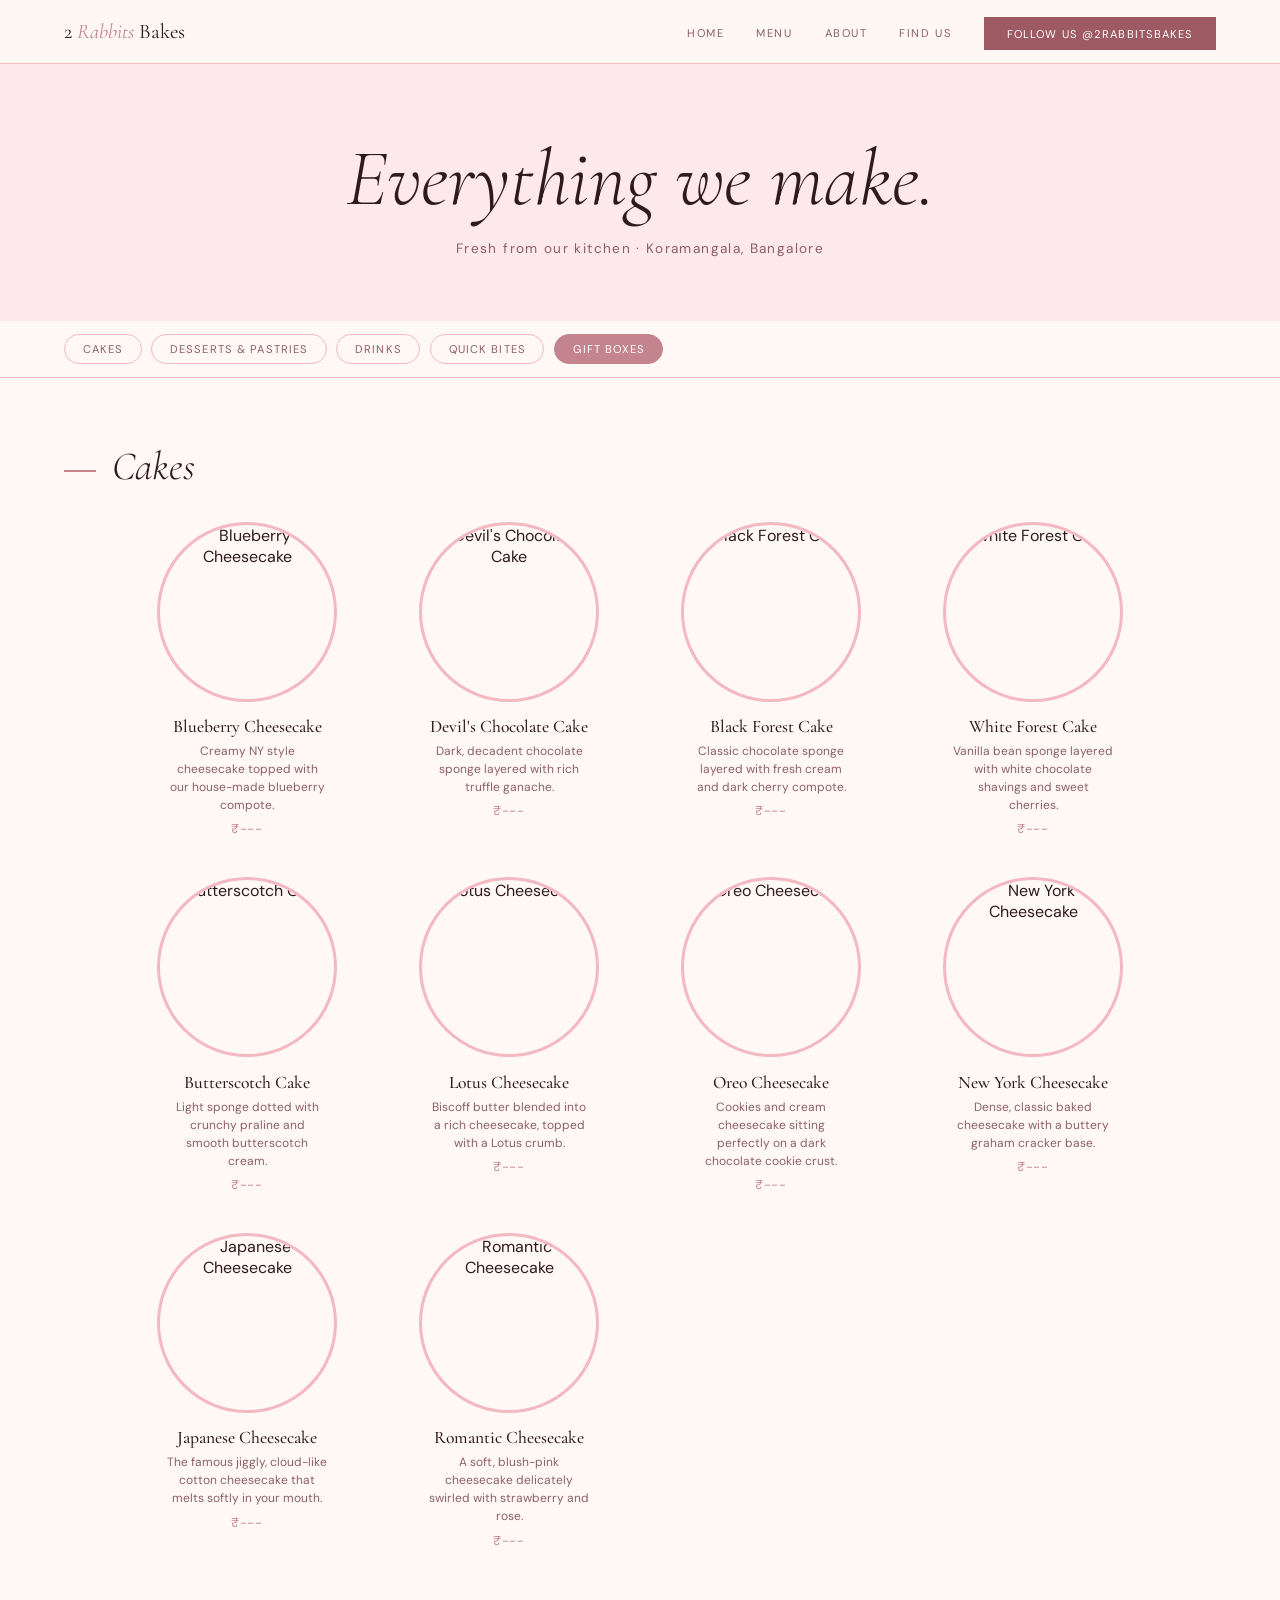
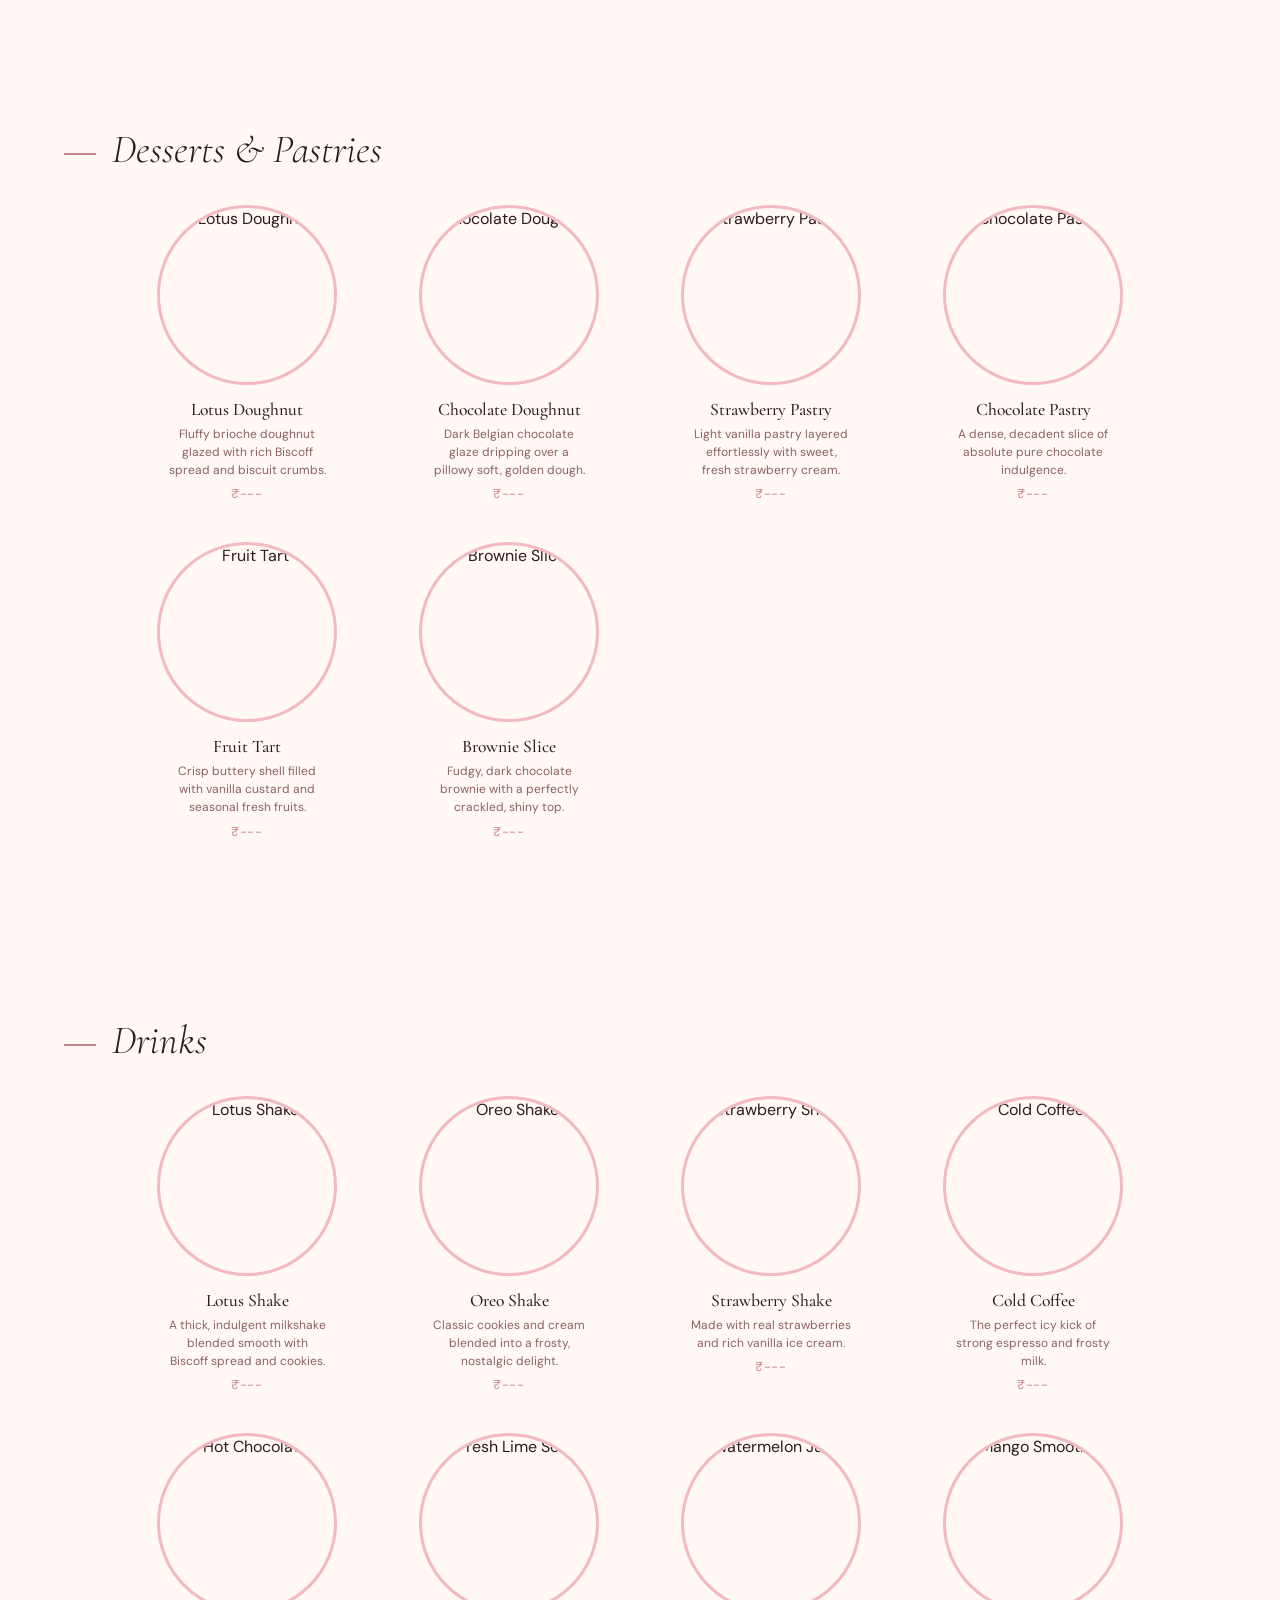
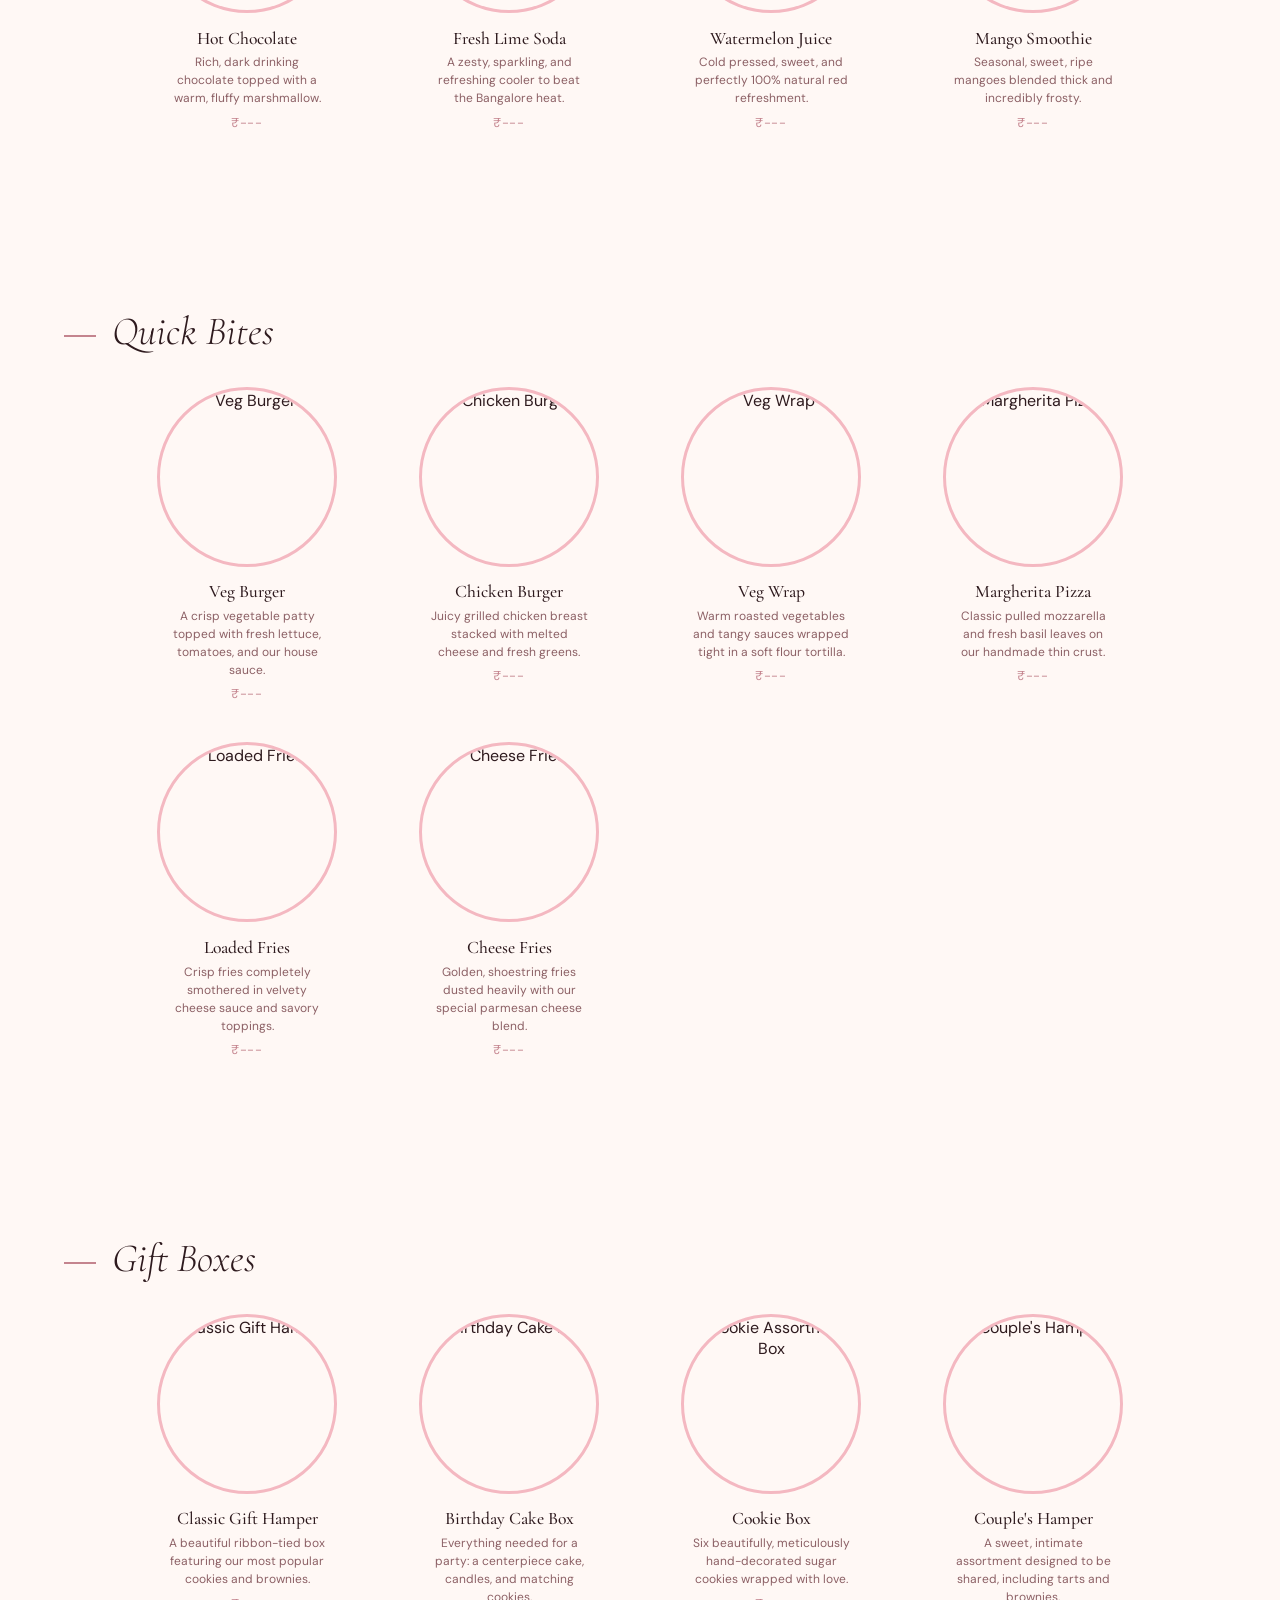
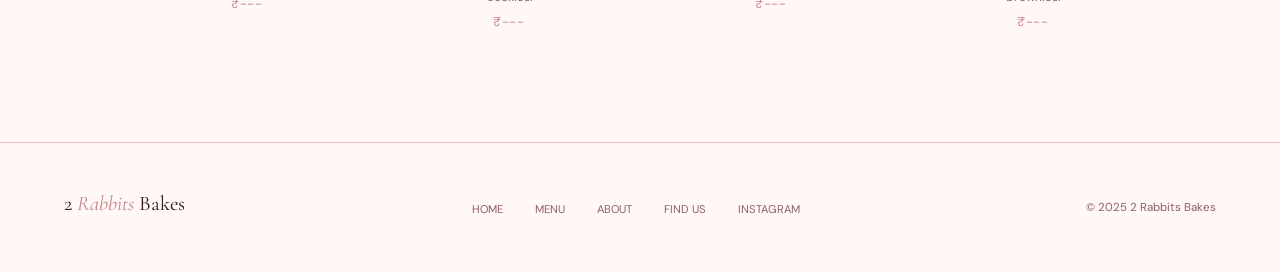
==== menu.html @ c3985819 "menu redesign" ====
<!DOCTYPE html>
<html lang="en">
<head>
  <meta charset="UTF-8" />
  <meta name="viewport" content="width=device-width, initial-scale=1.0" />
  <title>Menu - 2 Rabbits Bakes</title>
  <link href="https://fonts.googleapis.com/css2?family=Cormorant+Garamond:ital,wght@0,300;0,400;0,500;1,300&family=DM+Sans:wght@400;500&display=swap" rel="stylesheet" />
  <link rel="stylesheet" href="menu.css" />
</head>
<body>

  <!-- NAVBAR -->
  <nav id="navbar">
    <a href="index.html" class="nav-logo">2 <em>Rabbits</em> Bakes</a>
    <ul class="nav-links">
      <li><a href="index.html">Home</a></li>
      <li><a href="menu.html">Menu</a></li>
      <li><a href="index.html#about">About</a></li>
      <li><a href="index.html#find-us">Find Us</a></li>
      <li><a href="https://www.instagram.com" class="nav-cta" target="_blank">Follow us @2rabbitsbakes</a></li>
    </ul>
  </nav>

  <!-- PAGE HERO -->
  <header class="menu-hero">
    <h1 class="hero-title">Everything we make.</h1>
    <p class="hero-sub">Fresh from our kitchen · Koramangala, Bangalore</p>
  </header>

  <!-- STICKY CATEGORY TABS -->
  <nav class="sticky-tabs" aria-label="Menu Categories">
    <ul class="tab-list">
      <li><a href="#cakes" class="tab-pill active">Cakes</a></li>
      <li><a href="#desserts" class="tab-pill">Desserts & Pastries</a></li>
      <li><a href="#drinks" class="tab-pill">Drinks</a></li>
      <li><a href="#bites" class="tab-pill">Quick Bites</a></li>
      <li><a href="#gifts" class="tab-pill">Gift Boxes</a></li>
    </ul>
  </nav>

  <main class="menu-content">
    
    <!-- CATEGORY: CAKES -->
    <section id="cakes" class="menu-section">
      <h2 class="category-title">Cakes</h2>
      <div class="menu-grid">
        <article class="menu-item">
          <div class="circle-wrap">
            <img src="https://images.unsplash.com/photo-1533134242443-d4fd215305ad?w=400&h=400&fit=crop" alt="Blueberry Cheesecake">
          </div>
          <h3 class="item-name">Blueberry Cheesecake</h3>
          <p class="item-desc">Creamy NY style cheesecake topped with our house-made blueberry compote.</p>
          <span class="item-price">₹---</span>
        </article>

        <article class="menu-item">
          <div class="circle-wrap">
            <img src="https://images.unsplash.com/photo-1578985545062-69928b1d9587?w=400&h=400&fit=crop" alt="Devil's Chocolate Cake">
          </div>
          <h3 class="item-name">Devil's Chocolate Cake</h3>
          <p class="item-desc">Dark, decadent chocolate sponge layered with rich truffle ganache.</p>
          <span class="item-price">₹---</span>
        </article>

        <article class="menu-item">
          <div class="circle-wrap">
            <img src="https://images.unsplash.com/photo-1464349095431-e9a21285b5f3?w=400&h=400&fit=crop" alt="Black Forest Cake">
          </div>
          <h3 class="item-name">Black Forest Cake</h3>
          <p class="item-desc">Classic chocolate sponge layered with fresh cream and dark cherry compote.</p>
          <span class="item-price">₹---</span>
        </article>

        <article class="menu-item">
          <div class="circle-wrap">
            <img src="https://images.unsplash.com/photo-1519915028121-7d3463d20b13?w=400&h=400&fit=crop" alt="White Forest Cake">
          </div>
          <h3 class="item-name">White Forest Cake</h3>
          <p class="item-desc">Vanilla bean sponge layered with white chocolate shavings and sweet cherries.</p>
          <span class="item-price">₹---</span>
        </article>

        <article class="menu-item">
          <div class="circle-wrap">
            <img src="https://images.unsplash.com/photo-1621303837174-89787a7d4729?w=400&h=400&fit=crop" alt="Butterscotch Cake">
          </div>
          <h3 class="item-name">Butterscotch Cake</h3>
          <p class="item-desc">Light sponge dotted with crunchy praline and smooth butterscotch cream.</p>
          <span class="item-price">₹---</span>
        </article>

        <article class="menu-item">
          <div class="circle-wrap">
            <img src="https://images.unsplash.com/photo-1565958011703-44f9829ba187?w=400&h=400&fit=crop" alt="Lotus Cheesecake">
          </div>
          <h3 class="item-name">Lotus Cheesecake</h3>
          <p class="item-desc">Biscoff butter blended into a rich cheesecake, topped with a Lotus crumb.</p>
          <span class="item-price">₹---</span>
        </article>

        <article class="menu-item">
          <div class="circle-wrap">
            <img src="https://images.unsplash.com/photo-1571115177098-24ec42ed204d?w=400&h=400&fit=crop" alt="Oreo Cheesecake">
          </div>
          <h3 class="item-name">Oreo Cheesecake</h3>
          <p class="item-desc">Cookies and cream cheesecake sitting perfectly on a dark chocolate cookie crust.</p>
          <span class="item-price">₹---</span>
        </article>

        <article class="menu-item">
          <div class="circle-wrap">
            <img src="https://images.unsplash.com/photo-1524351199678-941a58a3df50?w=400&h=400&fit=crop" alt="New York Cheesecake">
          </div>
          <h3 class="item-name">New York Cheesecake</h3>
          <p class="item-desc">Dense, classic baked cheesecake with a buttery graham cracker base.</p>
          <span class="item-price">₹---</span>
        </article>

        <article class="menu-item">
          <div class="circle-wrap">
            <img src="https://images.unsplash.com/photo-1486427944299-d1955d23e34d?w=400&h=400&fit=crop" alt="Japanese Cheesecake">
          </div>
          <h3 class="item-name">Japanese Cheesecake</h3>
          <p class="item-desc">The famous jiggly, cloud-like cotton cheesecake that melts softly in your mouth.</p>
          <span class="item-price">₹---</span>
        </article>

        <article class="menu-item">
          <div class="circle-wrap">
            <img src="https://images.unsplash.com/photo-1488477181212-f594c6d17498?w=400&h=400&fit=crop" alt="Romantic Cheesecake">
          </div>
          <h3 class="item-name">Romantic Cheesecake</h3>
          <p class="item-desc">A soft, blush-pink cheesecake delicately swirled with strawberry and rose.</p>
          <span class="item-price">₹---</span>
        </article>
      </div>
    </section>

    <!-- CATEGORY: DESSERTS & PASTRIES -->
    <section id="desserts" class="menu-section">
      <h2 class="category-title">Desserts & Pastries</h2>
      <div class="menu-grid">
        <article class="menu-item">
          <div class="circle-wrap">
            <img src="https://images.unsplash.com/photo-1551024601-bec78aea704b?w=400&h=400&fit=crop" alt="Lotus Doughnut">
          </div>
          <h3 class="item-name">Lotus Doughnut</h3>
          <p class="item-desc">Fluffy brioche doughnut glazed with rich Biscoff spread and biscuit crumbs.</p>
          <span class="item-price">₹---</span>
        </article>

        <article class="menu-item">
          <div class="circle-wrap">
            <img src="https://images.unsplash.com/photo-1527904324834-3bda86da6771?w=400&h=400&fit=crop" alt="Chocolate Doughnut">
          </div>
          <h3 class="item-name">Chocolate Doughnut</h3>
          <p class="item-desc">Dark Belgian chocolate glaze dripping over a pillowy soft, golden dough.</p>
          <span class="item-price">₹---</span>
        </article>

        <article class="menu-item">
          <div class="circle-wrap">
            <img src="https://images.unsplash.com/photo-1558961363-fa8fdf82db35?w=400&h=400&fit=crop" alt="Strawberry Pastry">
          </div>
          <h3 class="item-name">Strawberry Pastry</h3>
          <p class="item-desc">Light vanilla pastry layered effortlessly with sweet, fresh strawberry cream.</p>
          <span class="item-price">₹---</span>
        </article>

        <article class="menu-item">
          <div class="circle-wrap">
            <img src="https://images.unsplash.com/photo-1606313564200-e75d5e30476c?w=400&h=400&fit=crop" alt="Chocolate Pastry">
          </div>
          <h3 class="item-name">Chocolate Pastry</h3>
          <p class="item-desc">A dense, decadent slice of absolute pure chocolate indulgence.</p>
          <span class="item-price">₹---</span>
        </article>

        <article class="menu-item">
          <div class="circle-wrap">
            <img src="https://images.unsplash.com/photo-1519985176271-adb1088fa94c?w=400&h=400&fit=crop" alt="Fruit Tart">
          </div>
          <h3 class="item-name">Fruit Tart</h3>
          <p class="item-desc">Crisp buttery shell filled with vanilla custard and seasonal fresh fruits.</p>
          <span class="item-price">₹---</span>
        </article>

        <article class="menu-item">
          <div class="circle-wrap">
            <img src="https://images.unsplash.com/photo-1564355808539-22fda35bed7e?w=400&h=400&fit=crop" alt="Brownie Slice">
          </div>
          <h3 class="item-name">Brownie Slice</h3>
          <p class="item-desc">Fudgy, dark chocolate brownie with a perfectly crackled, shiny top.</p>
          <span class="item-price">₹---</span>
        </article>
      </div>
    </section>

    <!-- CATEGORY: DRINKS -->
    <section id="drinks" class="menu-section">
      <h2 class="category-title">Drinks</h2>
      <div class="menu-grid">
        <article class="menu-item">
          <div class="circle-wrap">
            <img src="https://images.unsplash.com/photo-1572490122747-3a3cca73e5eb?w=400&h=400&fit=crop" alt="Lotus Shake">
          </div>
          <h3 class="item-name">Lotus Shake</h3>
          <p class="item-desc">A thick, indulgent milkshake blended smooth with Biscoff spread and cookies.</p>
          <span class="item-price">₹---</span>
        </article>

        <article class="menu-item">
          <div class="circle-wrap">
            <img src="https://images.unsplash.com/photo-1563805042-7684c019e1cb?w=400&h=400&fit=crop" alt="Oreo Shake">
          </div>
          <h3 class="item-name">Oreo Shake</h3>
          <p class="item-desc">Classic cookies and cream blended into a frosty, nostalgic delight.</p>
          <span class="item-price">₹---</span>
        </article>

        <article class="menu-item">
          <div class="circle-wrap">
            <img src="https://images.unsplash.com/photo-1553361371-9b22f78e8b1d?w=400&h=400&fit=crop" alt="Strawberry Shake">
          </div>
          <h3 class="item-name">Strawberry Shake</h3>
          <p class="item-desc">Made with real strawberries and rich vanilla ice cream.</p>
          <span class="item-price">₹---</span>
        </article>

        <article class="menu-item">
          <div class="circle-wrap">
            <img src="https://images.unsplash.com/photo-1461023058943-07fcbe16d735?w=400&h=400&fit=crop" alt="Cold Coffee">
          </div>
          <h3 class="item-name">Cold Coffee</h3>
          <p class="item-desc">The perfect icy kick of strong espresso and frosty milk.</p>
          <span class="item-price">₹---</span>
        </article>

        <article class="menu-item">
          <div class="circle-wrap">
            <img src="https://images.unsplash.com/photo-1542990253-a781e9c788b8?w=400&h=400&fit=crop" alt="Hot Chocolate">
          </div>
          <h3 class="item-name">Hot Chocolate</h3>
          <p class="item-desc">Rich, dark drinking chocolate topped with a warm, fluffy marshmallow.</p>
          <span class="item-price">₹---</span>
        </article>

        <article class="menu-item">
          <div class="circle-wrap">
            <img src="https://images.unsplash.com/photo-1556679343-c7306c1976bc?w=400&h=400&fit=crop" alt="Fresh Lime Soda">
          </div>
          <h3 class="item-name">Fresh Lime Soda</h3>
          <p class="item-desc">A zesty, sparkling, and refreshing cooler to beat the Bangalore heat.</p>
          <span class="item-price">₹---</span>
        </article>

        <article class="menu-item">
          <div class="circle-wrap">
            <img src="https://images.unsplash.com/photo-1497534446932-c925b458314e?w=400&h=400&fit=crop" alt="Watermelon Juice">
          </div>
          <h3 class="item-name">Watermelon Juice</h3>
          <p class="item-desc">Cold pressed, sweet, and perfectly 100% natural red refreshment.</p>
          <span class="item-price">₹---</span>
        </article>

        <article class="menu-item">
          <div class="circle-wrap">
            <img src="https://images.unsplash.com/photo-1505252585461-04db1eb84625?w=400&h=400&fit=crop" alt="Mango Smoothie">
          </div>
          <h3 class="item-name">Mango Smoothie</h3>
          <p class="item-desc">Seasonal, sweet, ripe mangoes blended thick and incredibly frosty.</p>
          <span class="item-price">₹---</span>
        </article>
      </div>
    </section>

    <!-- CATEGORY: QUICK BITES -->
    <section id="bites" class="menu-section">
      <h2 class="category-title">Quick Bites</h2>
      <div class="menu-grid">
        <article class="menu-item">
          <div class="circle-wrap">
            <img src="https://images.unsplash.com/photo-1550317138-10000687a72b?w=400&h=400&fit=crop" alt="Veg Burger">
          </div>
          <h3 class="item-name">Veg Burger</h3>
          <p class="item-desc">A crisp vegetable patty topped with fresh lettuce, tomatoes, and our house sauce.</p>
          <span class="item-price">₹---</span>
        </article>

        <article class="menu-item">
          <div class="circle-wrap">
            <img src="https://images.unsplash.com/photo-1568901346375-23c9450c58cd?w=400&h=400&fit=crop" alt="Chicken Burger">
          </div>
          <h3 class="item-name">Chicken Burger</h3>
          <p class="item-desc">Juicy grilled chicken breast stacked with melted cheese and fresh greens.</p>
          <span class="item-price">₹---</span>
        </article>

        <article class="menu-item">
          <div class="circle-wrap">
            <img src="https://images.unsplash.com/photo-1626700051175-6818013e1d4f?w=400&h=400&fit=crop" alt="Veg Wrap">
          </div>
          <h3 class="item-name">Veg Wrap</h3>
          <p class="item-desc">Warm roasted vegetables and tangy sauces wrapped tight in a soft flour tortilla.</p>
          <span class="item-price">₹---</span>
        </article>

        <article class="menu-item">
          <div class="circle-wrap">
            <img src="https://images.unsplash.com/photo-1574071318508-1cdbab80d002?w=400&h=400&fit=crop" alt="Margherita Pizza">
          </div>
          <h3 class="item-name">Margherita Pizza</h3>
          <p class="item-desc">Classic pulled mozzarella and fresh basil leaves on our handmade thin crust.</p>
          <span class="item-price">₹---</span>
        </article>

        <article class="menu-item">
          <div class="circle-wrap">
            <img src="https://images.unsplash.com/photo-1573080496219-bb080dd4f877?w=400&h=400&fit=crop" alt="Loaded Fries">
          </div>
          <h3 class="item-name">Loaded Fries</h3>
          <p class="item-desc">Crisp fries completely smothered in velvety cheese sauce and savory toppings.</p>
          <span class="item-price">₹---</span>
        </article>

        <article class="menu-item">
          <div class="circle-wrap">
            <img src="https://images.unsplash.com/photo-1541592106381-b31e9677c0e5?w=400&h=400&fit=crop" alt="Cheese Fries">
          </div>
          <h3 class="item-name">Cheese Fries</h3>
          <p class="item-desc">Golden, shoestring fries dusted heavily with our special parmesan cheese blend.</p>
          <span class="item-price">₹---</span>
        </article>
      </div>
    </section>

    <!-- CATEGORY: GIFT BOXES -->
    <section id="gifts" class="menu-section">
      <h2 class="category-title">Gift Boxes</h2>
      <div class="menu-grid">
        <article class="menu-item">
          <div class="circle-wrap">
            <img src="https://images.unsplash.com/photo-1549465220-1a8b9238cd48?w=400&h=400&fit=crop" alt="Classic Gift Hamper">
          </div>
          <h3 class="item-name">Classic Gift Hamper</h3>
          <p class="item-desc">A beautiful ribbon-tied box featuring our most popular cookies and brownies.</p>
          <span class="item-price">₹---</span>
        </article>

        <article class="menu-item">
          <div class="circle-wrap">
            <img src="https://images.unsplash.com/photo-1558636508-e0969431e544?w=400&h=400&fit=crop" alt="Birthday Cake Box">
          </div>
          <h3 class="item-name">Birthday Cake Box</h3>
          <p class="item-desc">Everything needed for a party: a centerpiece cake, candles, and matching cookies.</p>
          <span class="item-price">₹---</span>
        </article>

        <article class="menu-item">
          <div class="circle-wrap">
            <img src="https://images.unsplash.com/photo-1499636136210-6f4ee915583e?w=400&h=400&fit=crop" alt="Cookie Assortment Box">
          </div>
          <h3 class="item-name">Cookie Box</h3>
          <p class="item-desc">Six beautifully, meticulously hand-decorated sugar cookies wrapped with love.</p>
          <span class="item-price">₹---</span>
        </article>

        <article class="menu-item">
          <div class="circle-wrap">
            <img src="https://images.unsplash.com/photo-1518568814500-bf0f8d125f46?w=400&h=400&fit=crop" alt="Couple's Hamper">
          </div>
          <h3 class="item-name">Couple's Hamper</h3>
          <p class="item-desc">A sweet, intimate assortment designed to be shared, including tarts and brownies.</p>
          <span class="item-price">₹---</span>
        </article>
      </div>
    </section>

  </main>

  <!-- FOOTER -->
  <footer>
    <div class="footer-left">
      <a href="index.html" class="footer-logo">2 <em>Rabbits</em> Bakes</a>
    </div>
    <ul class="footer-links">
      <li><a href="index.html">Home</a></li>
      <li><a href="menu.html">Menu</a></li>
      <li><a href="index.html#about">About</a></li>
      <li><a href="index.html#find-us">Find Us</a></li>
      <li><a href="https://www.instagram.com">Instagram</a></li>
    </ul>
    <div class="footer-copy">© 2025 2 Rabbits Bakes</div>
  </footer>

  <script>
    // 1. Navbar shrink offset on scroll
    window.addEventListener('scroll', () => {
      const navbar = document.getElementById('navbar');
      if (window.scrollY > 60) {
        navbar.classList.add('scrolled');
      } else {
        navbar.classList.remove('scrolled');
      }
    });

    // 2. Smooth scroll for tab pills
    document.querySelectorAll('.tab-pill').forEach(pill => {
      pill.addEventListener('click', function (e) {
        e.preventDefault();
        const targetId = this.getAttribute('href');
        const targetSection = document.querySelector(targetId);
        
        // Offset scroll for sticky navbar and sticky tabs
        const navHeight = document.getElementById('navbar').offsetHeight;
        const tabsHeight = 72; // explicitly 72px per CSS
        window.scrollTo({
          top: targetSection.offsetTop - navHeight - tabsHeight + 10,
          behavior: 'smooth'
        });
      });
    });

    // 3. IntersectionObserver updates active tab based on scroll
    const menuSections = document.querySelectorAll('.menu-section');
    const tabPills = document.querySelectorAll('.tab-pill');

    const tabObserver = new IntersectionObserver((entries) => {
      entries.forEach(entry => {
        if (entry.isIntersecting) {
          const activeId = entry.target.getAttribute('id');
          tabPills.forEach(pill => {
            pill.classList.remove('active');
            if (pill.getAttribute('href') === '#' + activeId) {
              pill.classList.add('active');
              pill.scrollIntoView({ behavior: 'smooth', block: 'nearest', inline: 'center' });
            }
          });
        }
      });
    }, {
      root: null,
      rootMargin: '-30% 0px -60% 0px',
      threshold: 0
    });

    menuSections.forEach(sec => tabObserver.observe(sec));

    // 4. Staggered reveal animation (index * 80ms)
    const menuItems = document.querySelectorAll('.menu-item');
    let revealBatch = [];
    let revealTimeout = null;

    const revealObserver = new IntersectionObserver((entries) => {
      entries.forEach(entry => {
        if (entry.isIntersecting) {
          revealBatch.push(entry.target);
          revealObserver.unobserve(entry.target);
        }
      });

      if (revealBatch.length > 0 && !revealTimeout) {
        revealTimeout = setTimeout(() => {
          revealBatch.forEach((item, index) => {
            setTimeout(() => {
              item.classList.add('visible');
            }, index * 80);
          });
          revealBatch = [];
          revealTimeout = null;
        }, 50);
      }
    }, { threshold: 0.1 });

    menuItems.forEach(item => revealObserver.observe(item));
  </script>
</body>
</html>
---- menu.css ----
@import url('https://fonts.googleapis.com/css2?family=Cormorant+Garamond:ital,wght@0,300;0,400;0,500;1,300&family=DM+Sans:wght@400;500&display=swap');

:root {
  --pink-light: #FDE8EC;
  --pink-mid: #F4B8C1;
  --rose: #C4848E;
  --deep-rose: #9E5A63;
  --cream: #FFF8F5;
  --text: #2E1A1E;
  --muted: #8C6065;
  --white: #FFFFFF;

  --serif: 'Cormorant Garamond', Georgia, serif;
  --sans: 'DM Sans', sans-serif;
}

*, *::before, *::after {
  box-sizing: border-box;
  margin: 0;
  padding: 0;
}

html {
  scroll-behavior: smooth;
}

body {
  background: var(--cream);
  font-family: var(--sans);
  font-weight: 400;
  color: var(--text);
  overflow-x: hidden;
}

/* NAVBAR */
#navbar {
  position: fixed;
  top: 0;
  left: 0;
  right: 0;
  background: rgba(255, 248, 245, 0.93);
  backdrop-filter: blur(14px);
  -webkit-backdrop-filter: blur(14px);
  border-bottom: 1px solid var(--pink-mid);
  padding: 1.2rem 4rem;
  display: flex;
  justify-content: space-between;
  align-items: center;
  z-index: 100;
  transition: padding 0.3s ease;
}

#navbar.scrolled {
  padding: 0.8rem 4rem;
}

.nav-logo {
  font-family: var(--serif);
  font-size: 1.3rem;
  font-weight: 400;
  color: var(--text);
  text-decoration: none;
}

.nav-logo em {
  font-style: italic;
  color: var(--rose);
}

.nav-links {
  display: flex;
  gap: 2rem;
  list-style: none;
  align-items: center;
}

.nav-links li a:not(.nav-cta) {
  font-family: var(--sans);
  font-size: 0.7rem;
  text-transform: uppercase;
  letter-spacing: 0.14em;
  color: var(--muted);
  text-decoration: none;
  transition: color 0.3s;
}

.nav-links li a:not(.nav-cta):hover {
  color: var(--deep-rose);
}

.nav-cta {
  background: var(--deep-rose);
  color: white;
  font-family: var(--sans);
  font-size: 0.7rem;
  text-transform: uppercase;
  letter-spacing: 0.1em;
  padding: 0.6rem 1.4rem;
  border-radius: 0;
  text-decoration: none;
  transition: background 0.3s;
}

.nav-cta:hover {
  background: var(--rose);
}

/* PAGE HERO */
.menu-hero {
  padding-top: 130px;
  padding-bottom: 4rem;
  background: var(--pink-light);
  text-align: center;
}

.hero-title {
  font-family: var(--serif);
  font-size: 5rem;
  font-style: italic;
  font-weight: 300;
  color: var(--text);
  margin-bottom: 0.8rem;
  /* load animation */
  opacity: 0;
  transform: translateY(30px);
  animation: heroFadeIn 0.8s ease forwards;
}

@keyframes heroFadeIn {
  to {
    opacity: 1;
    transform: translateY(0);
  }
}

.hero-sub {
  font-family: var(--sans);
  font-size: 0.85rem;
  color: var(--muted);
  letter-spacing: 0.1em;
}

/* STICKY TABS */
.sticky-tabs {
  position: sticky;
  top: 72px;
  z-index: 90;
  background: var(--cream);
  border-bottom: 1px solid var(--pink-mid);
  padding: 0.8rem 4rem;
  display: flex;
  gap: 0.6rem;
  overflow-x: auto;
  white-space: nowrap;
  scrollbar-width: none;
}
.sticky-tabs::-webkit-scrollbar {
  display: none;
}

.tab-list {
  display: flex;
  gap: 0.6rem;
  list-style: none;
}

.tab-pill {
  display: inline-block;
  font-family: var(--sans);
  font-size: 0.7rem;
  text-transform: uppercase;
  letter-spacing: 0.1em;
  padding: 0.45rem 1.1rem;
  border-radius: 999px;
  border: 1px solid var(--pink-mid);
  background: transparent;
  color: var(--muted);
  text-decoration: none;
  cursor: pointer;
  transition: all 0.2s;
}

.tab-pill:hover,
.tab-pill.active {
  background: var(--rose);
  color: white;
  border-color: var(--rose);
}

/* SECTION HEADINGS */
.menu-section {
  padding: 4rem 4rem 2rem;
}

.category-title {
  font-family: var(--serif);
  font-size: 2.5rem;
  font-style: italic;
  font-weight: 300;
  color: var(--text);
  margin-bottom: 2rem;
}

.category-title::before {
  content: '';
  display: inline-block;
  width: 2rem;
  height: 2px;
  background: var(--rose);
  vertical-align: middle;
  margin-right: 1rem;
}

/* MENU GRID */
.menu-grid {
  display: grid;
  grid-template-columns: repeat(auto-fill, minmax(200px, 1fr));
  gap: 2.5rem 1.5rem;
  padding: 0 4rem 5rem;
}

/* CARD LAYOUT - CIRCULAR PHOTO STYLE */
.menu-item {
  display: flex;
  flex-direction: column;
  align-items: center;
  text-align: center;
  width: 100%;
  max-width: 200px;
  margin: 0 auto;

  /* reveal base rules */
  opacity: 0;
  transform: translateY(20px);
  transition: opacity 0.6s ease, transform 0.6s ease;
}

.menu-item.visible {
  opacity: 1;
  transform: translateY(0);
}

.circle-wrap {
  width: 180px;
  height: 180px;
  border-radius: 50%;
  overflow: hidden;
  border: 3px solid var(--pink-mid);
  transition: all 0.35s ease;
  cursor: pointer;
}

.menu-item:hover .circle-wrap {
  border-color: var(--rose);
  transform: scale(1.06);
  box-shadow: 0 8px 24px rgba(196, 132, 142, 0.3);
}

.circle-wrap img {
  width: 100%;
  height: 100%;
  object-fit: cover;
  display: block;
}

.item-name {
  font-family: var(--serif);
  font-size: 1.1rem;
  font-weight: 500;
  color: var(--text);
  margin-top: 0.9rem;
}

.item-desc {
  font-family: var(--sans);
  font-size: 0.75rem;
  color: var(--muted);
  line-height: 1.5;
  max-width: 160px;
  margin: 0.3rem auto 0;
}

.item-price {
  font-family: var(--sans);
  font-size: 0.8rem;
  color: var(--rose);
  margin-top: 0.4rem;
  letter-spacing: 0.04em;
}

/* FOOTER */
footer {
  background: var(--cream);
  border-top: 1px solid var(--pink-mid);
  padding: 3rem 4rem;
  display: flex;
  justify-content: space-between;
  align-items: center;
  flex-wrap: wrap;
  gap: 2rem;
}

.footer-left {
  display: flex;
  flex-direction: column;
}

.footer-logo {
  font-family: var(--serif);
  font-size: 1.3rem;
  font-weight: 400;
  color: var(--text);
  margin-bottom: 0.5rem;
  text-decoration: none;
}

.footer-logo em {
  font-style: italic;
  color: var(--rose);
}

.footer-links {
  display: flex;
  gap: 2rem;
  list-style: none;
}

.footer-links a {
  font-family: var(--sans);
  font-size: 0.7rem;
  text-transform: uppercase;
  color: var(--muted);
  text-decoration: none;
  transition: color 0.3s;
}

.footer-links a:hover {
  color: var(--deep-rose);
}

.footer-copy {
  font-family: var(--sans);
  font-size: 0.72rem;
  color: var(--muted);
}

/* RESPONSIVE */
@media (max-width: 768px) {
  .menu-grid {
    grid-template-columns: repeat(auto-fill, minmax(150px, 1fr));
    padding: 0 1.5rem 4rem;
    gap: 2rem 1rem;
  }
  .menu-section {
    padding: 3rem 1.5rem 1.5rem;
  }
  .sticky-tabs {
    padding: 0.8rem 1rem;
  }
  .menu-hero {
    padding: 6rem 1.5rem 3rem;
  }
  .hero-title {
    font-size: 3rem;
  }
  .circle-wrap {
    width: 150px;
    height: 150px;
  }
  #navbar {
    padding: 1.2rem 1.5rem;
  }
  #navbar.scrolled {
    padding: 0.9rem 1.5rem;
  }
  .nav-links {
    display: none;
  }
  footer {
    flex-direction: column;
    padding: 3rem 1.5rem;
    text-align: center;
  }
  .footer-links {
    flex-wrap: wrap;
    justify-content: center;
  }
}
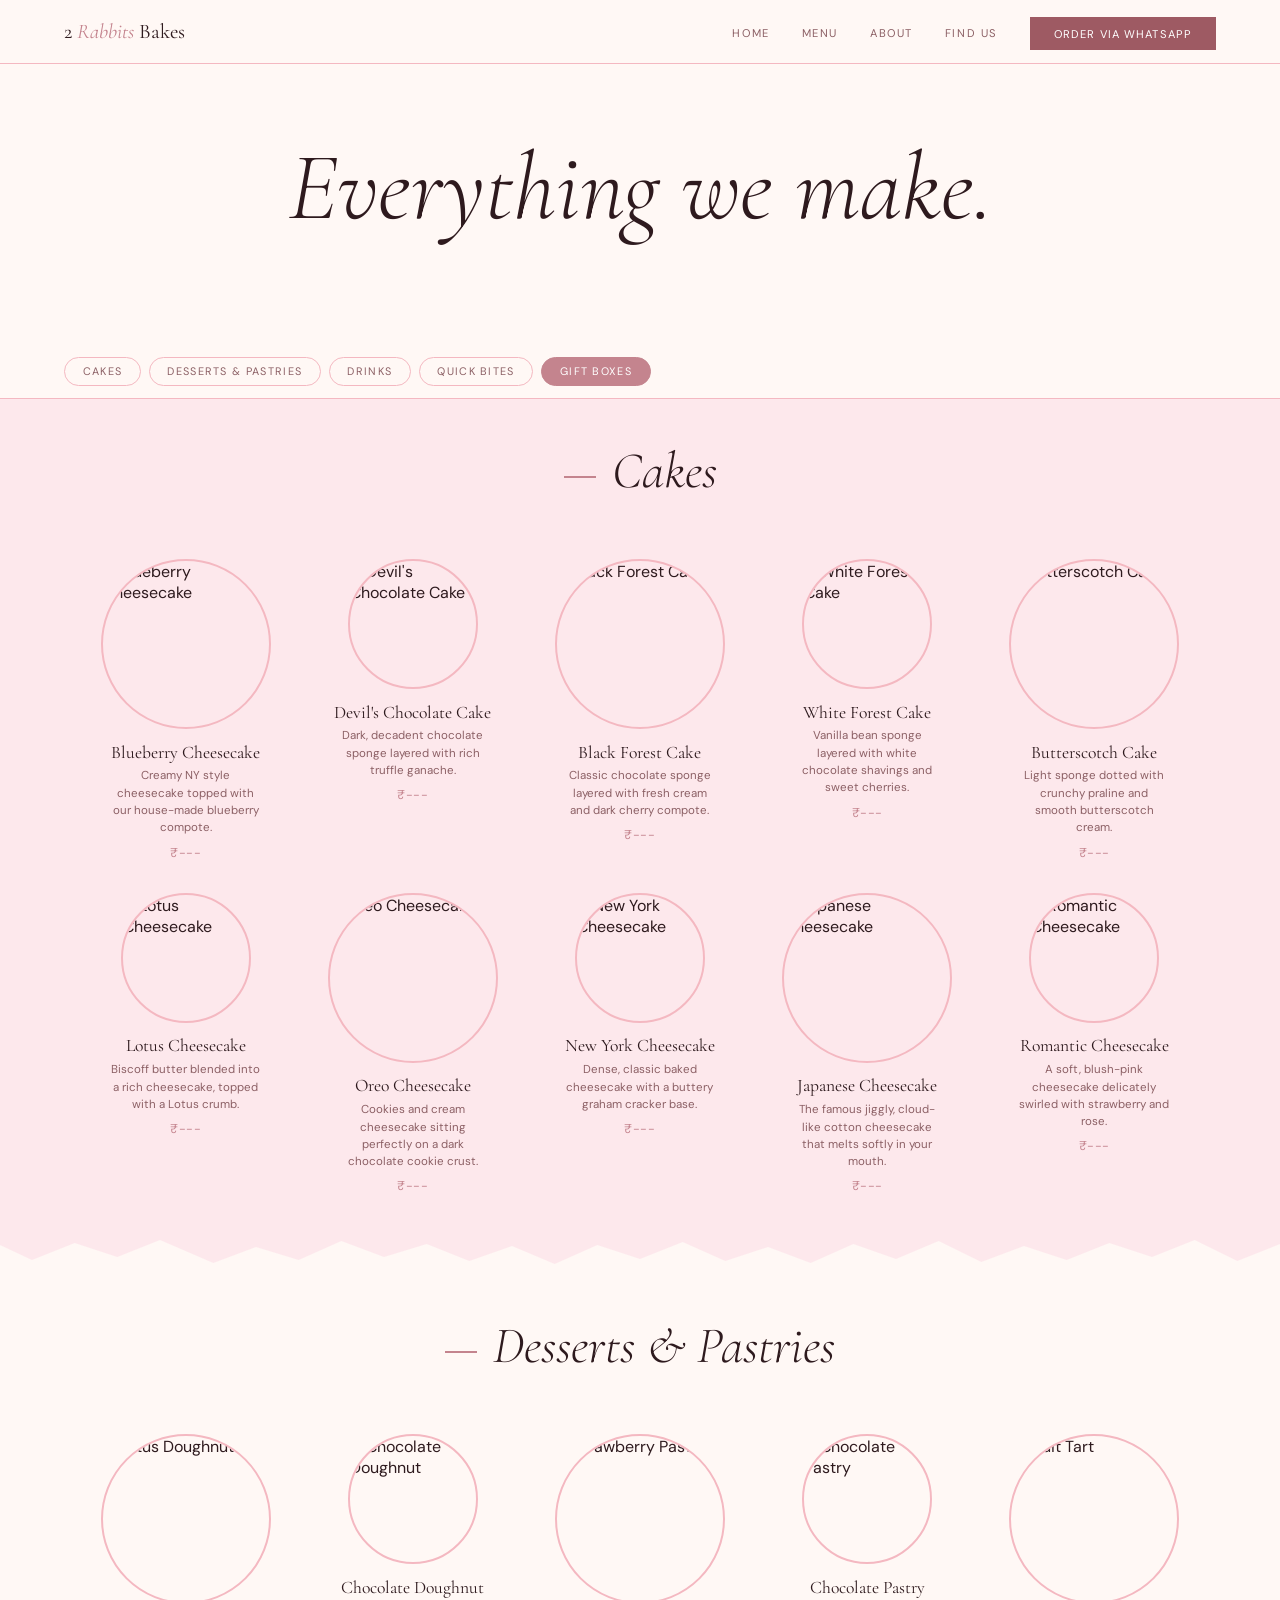
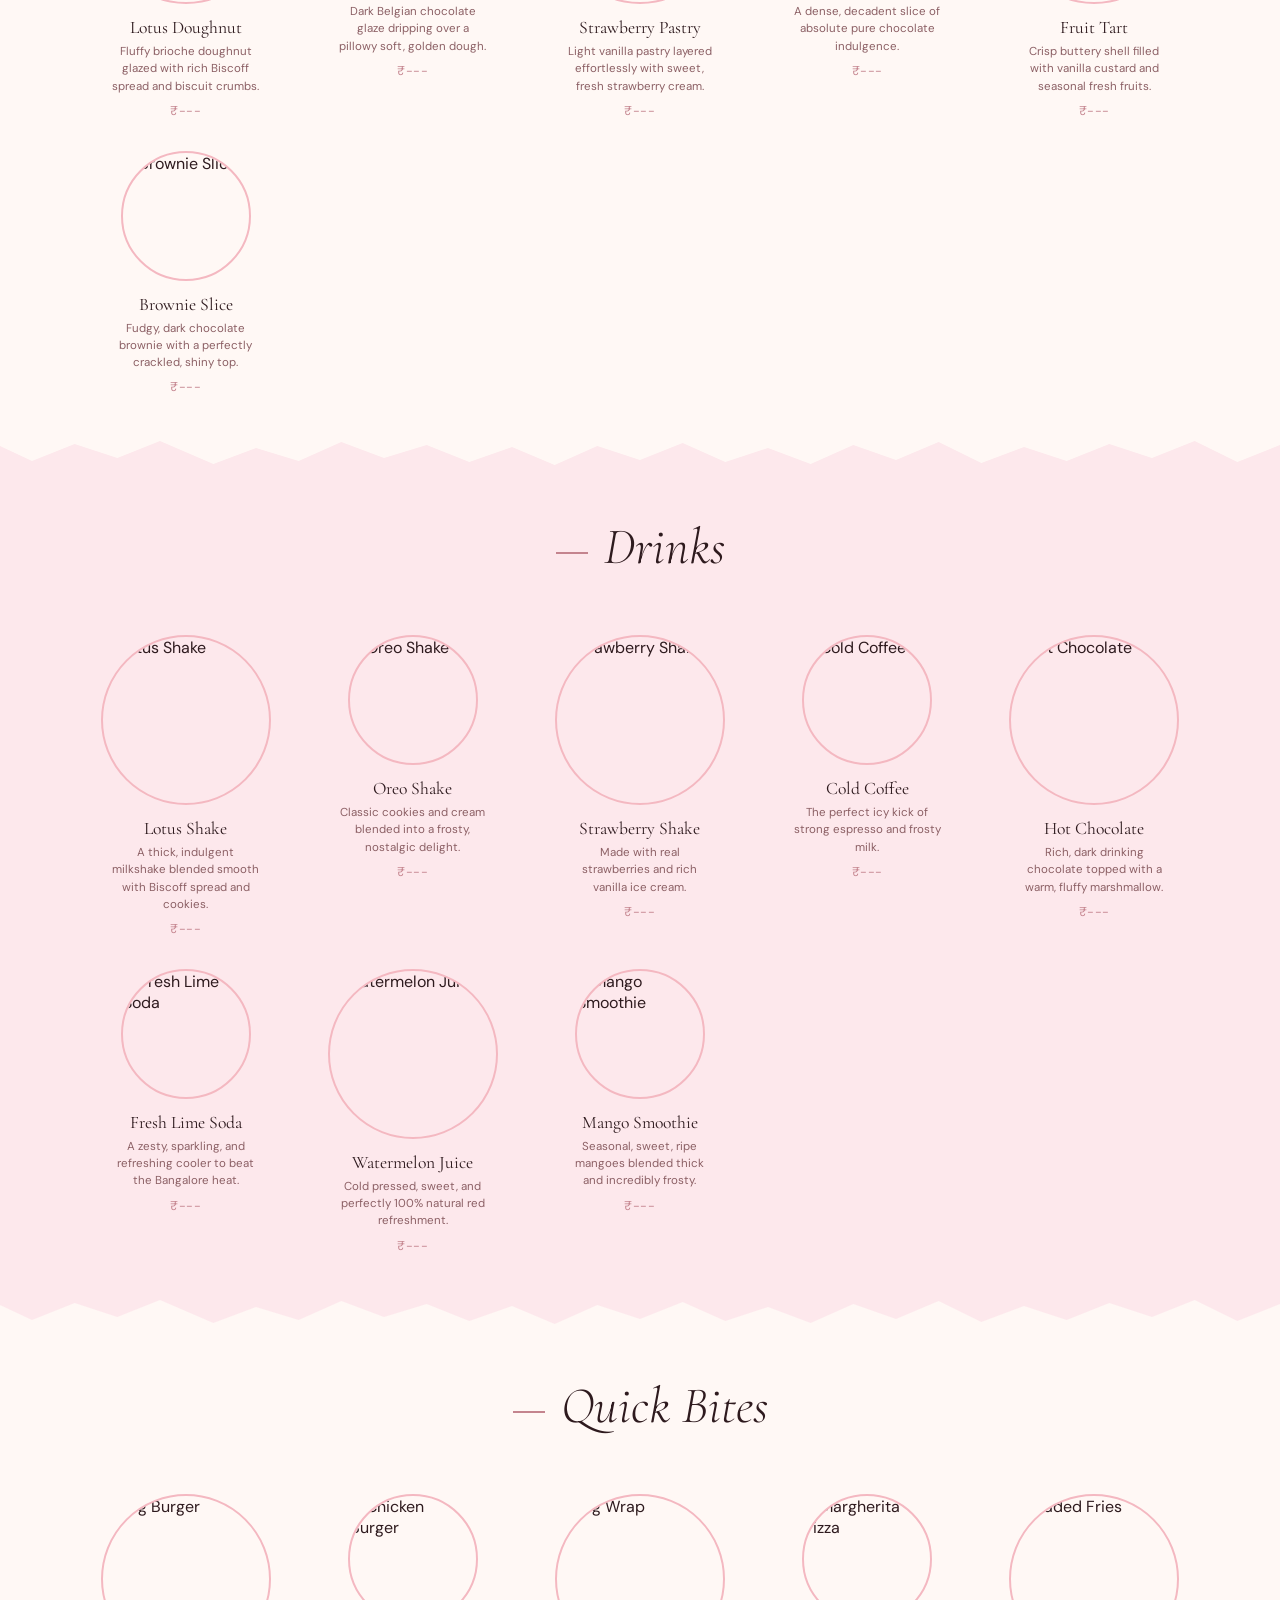
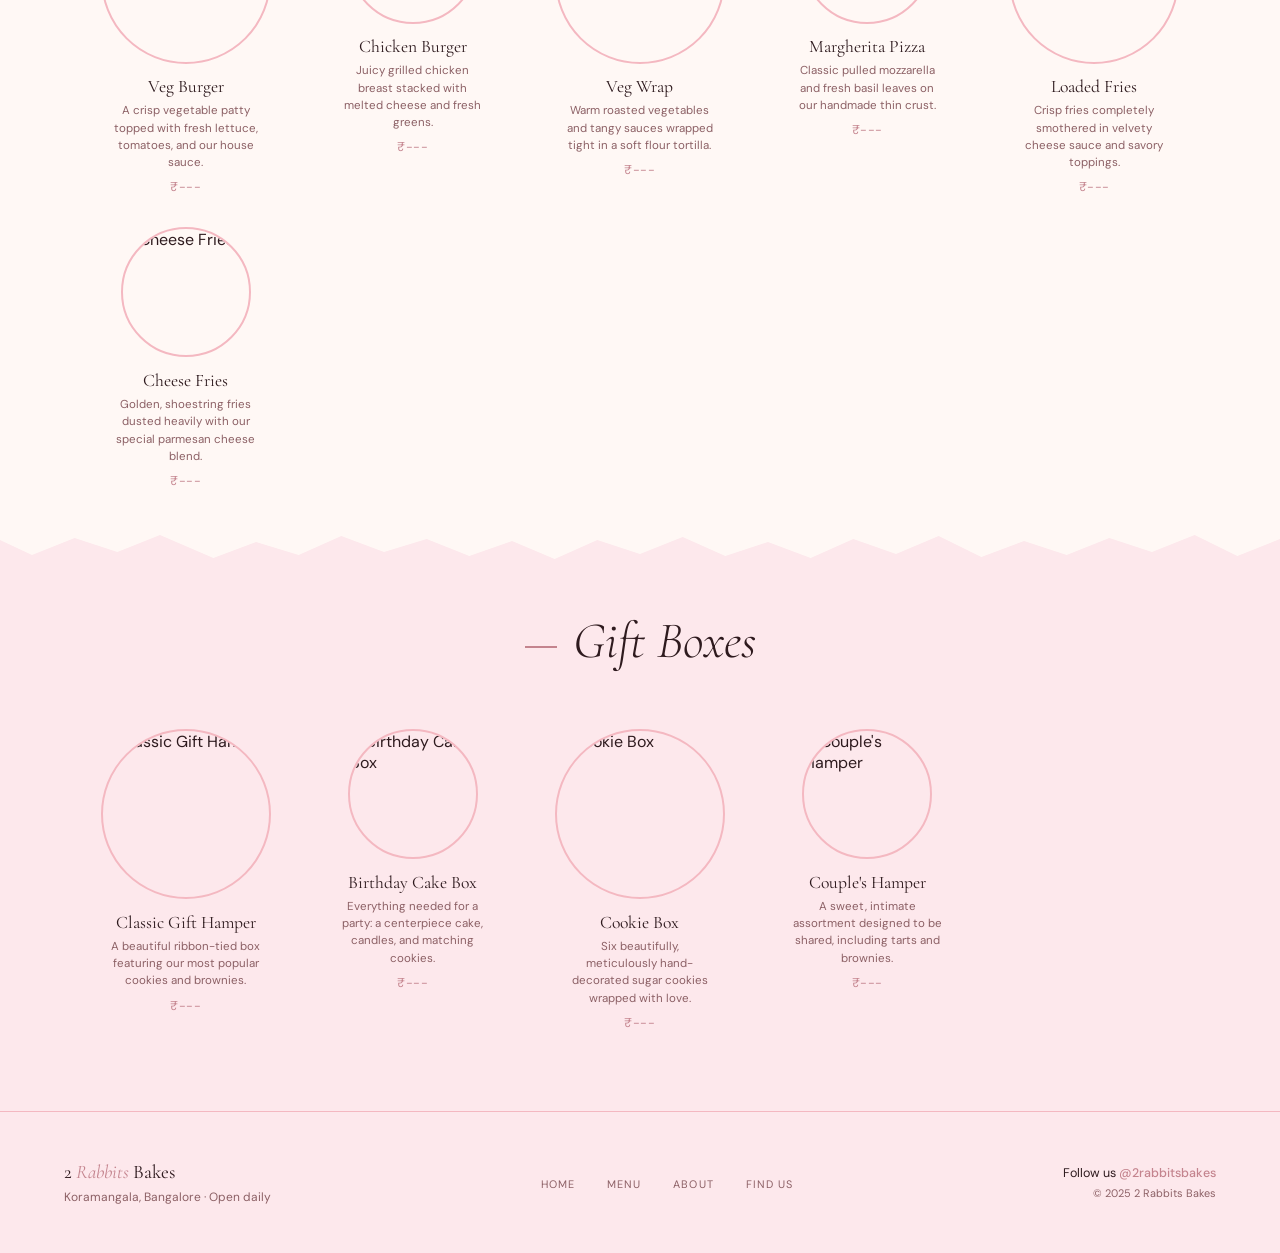
==== commit d7e08696: "menu animation" ====
--- a/menu.html
+++ b/menu.html
@@ -4,7 +4,7 @@
   <meta charset="UTF-8" />
   <meta name="viewport" content="width=device-width, initial-scale=1.0" />
   <title>Menu - 2 Rabbits Bakes</title>
-  <link href="https://fonts.googleapis.com/css2?family=Cormorant+Garamond:ital,wght@0,300;0,400;0,500;1,300&family=DM+Sans:wght@400;500&display=swap" rel="stylesheet" />
+  <link href="https://fonts.googleapis.com/css2?family=Cormorant+Garamond:ital,wght@0,300;0,400;1,300;1,400&family=DM+Sans:wght@300;400;500&display=swap" rel="stylesheet" />
   <link rel="stylesheet" href="menu.css" />
 </head>
 <body>
@@ -17,14 +17,18 @@
       <li><a href="menu.html">Menu</a></li>
       <li><a href="index.html#about">About</a></li>
       <li><a href="index.html#find-us">Find Us</a></li>
-      <li><a href="https://www.instagram.com" class="nav-cta" target="_blank">Follow us @2rabbitsbakes</a></li>
+      <li><a href="https://wa.me/918884449239" class="nav-cta" target="_blank">Order via WhatsApp</a></li>
     </ul>
   </nav>
 
   <!-- PAGE HERO -->
   <header class="menu-hero">
     <h1 class="hero-title">Everything we make.</h1>
-    <p class="hero-sub">Fresh from our kitchen · Koramangala, Bangalore</p>
+    <div class="hero-marquee-container">
+      <div class="hero-marquee">
+        Cakes · Desserts & Pastries · Drinks · Quick Bites · Gift Boxes · Cakes · Desserts & Pastries · Drinks · Quick Bites · Gift Boxes
+      </div>
+    </div>
   </header>
 
   <!-- STICKY CATEGORY TABS -->
@@ -41,93 +45,99 @@
   <main class="menu-content">
     
     <!-- CATEGORY: CAKES -->
-    <section id="cakes" class="menu-section">
-      <h2 class="category-title">Cakes</h2>
+    <section id="cakes" class="menu-section bg-pink">
+      <svg class="torn-edge top-edge" viewBox="0 0 1200 40" preserveAspectRatio="none">
+        <path d="M0,40 L0,10 L30,25 L70,8 L110,22 L150,5 L200,28 L240,12 L280,25 L320,6 L360,22 L400,9 L440,26 L480,11 L520,29 L560,10 L600,24 L640,7 L680,26 L720,12 L760,28 L800,9 L840,24 L880,6 L920,27 L960,11 L1000,25 L1040,8 L1080,22 L1120,5 L1160,26 L1200,9 L1200,40 Z"></path>
+      </svg>
+      <div class="section-divider">
+        <h2 class="category-title">Cakes</h2>
+      </div>
       <div class="menu-grid">
-        <article class="menu-item">
-          <div class="circle-wrap">
-            <img src="https://images.unsplash.com/photo-1533134242443-d4fd215305ad?w=400&h=400&fit=crop" alt="Blueberry Cheesecake">
+        <!-- 1 -->
+        <article class="menu-item large">
+          <div class="circle-wrap">
+            <img src="https://images.unsplash.com/photo-1533134242443-d4fd215305ad?w=400&h=400&fit=crop&crop=center" alt="Blueberry Cheesecake">
           </div>
           <h3 class="item-name">Blueberry Cheesecake</h3>
           <p class="item-desc">Creamy NY style cheesecake topped with our house-made blueberry compote.</p>
           <span class="item-price">₹---</span>
         </article>
-
-        <article class="menu-item">
-          <div class="circle-wrap">
-            <img src="https://images.unsplash.com/photo-1578985545062-69928b1d9587?w=400&h=400&fit=crop" alt="Devil's Chocolate Cake">
+        <!-- 2 -->
+        <article class="menu-item small">
+          <div class="circle-wrap">
+            <img src="https://images.unsplash.com/photo-1578985545062-69928b1d9587?w=400&h=400&fit=crop&crop=center" alt="Devil's Chocolate Cake">
           </div>
           <h3 class="item-name">Devil's Chocolate Cake</h3>
           <p class="item-desc">Dark, decadent chocolate sponge layered with rich truffle ganache.</p>
           <span class="item-price">₹---</span>
         </article>
-
-        <article class="menu-item">
-          <div class="circle-wrap">
-            <img src="https://images.unsplash.com/photo-1464349095431-e9a21285b5f3?w=400&h=400&fit=crop" alt="Black Forest Cake">
+        <!-- 3 -->
+        <article class="menu-item large">
+          <div class="circle-wrap">
+            <img src="https://images.unsplash.com/photo-1464349095431-e9a21285b5f3?w=400&h=400&fit=crop&crop=center" alt="Black Forest Cake">
           </div>
           <h3 class="item-name">Black Forest Cake</h3>
           <p class="item-desc">Classic chocolate sponge layered with fresh cream and dark cherry compote.</p>
           <span class="item-price">₹---</span>
         </article>
-
-        <article class="menu-item">
-          <div class="circle-wrap">
-            <img src="https://images.unsplash.com/photo-1519915028121-7d3463d20b13?w=400&h=400&fit=crop" alt="White Forest Cake">
+        <!-- 4 -->
+        <article class="menu-item small">
+          <div class="circle-wrap">
+            <img src="https://images.unsplash.com/photo-1519915028121-7d3463d20b13?w=400&h=400&fit=crop&crop=center" alt="White Forest Cake">
           </div>
           <h3 class="item-name">White Forest Cake</h3>
           <p class="item-desc">Vanilla bean sponge layered with white chocolate shavings and sweet cherries.</p>
           <span class="item-price">₹---</span>
         </article>
-
-        <article class="menu-item">
-          <div class="circle-wrap">
-            <img src="https://images.unsplash.com/photo-1621303837174-89787a7d4729?w=400&h=400&fit=crop" alt="Butterscotch Cake">
+        <!-- 5 -->
+        <article class="menu-item large">
+          <div class="circle-wrap">
+            <img src="https://images.unsplash.com/photo-1621303837174-89787a7d4729?w=400&h=400&fit=crop&crop=center" alt="Butterscotch Cake">
           </div>
           <h3 class="item-name">Butterscotch Cake</h3>
           <p class="item-desc">Light sponge dotted with crunchy praline and smooth butterscotch cream.</p>
           <span class="item-price">₹---</span>
         </article>
-
-        <article class="menu-item">
-          <div class="circle-wrap">
-            <img src="https://images.unsplash.com/photo-1565958011703-44f9829ba187?w=400&h=400&fit=crop" alt="Lotus Cheesecake">
+        <!-- 6 -->
+        <article class="menu-item small">
+          <div class="circle-wrap">
+            <img src="https://images.unsplash.com/photo-1565958011703-44f9829ba187?w=400&h=400&fit=crop&crop=center" alt="Lotus Cheesecake">
           </div>
           <h3 class="item-name">Lotus Cheesecake</h3>
           <p class="item-desc">Biscoff butter blended into a rich cheesecake, topped with a Lotus crumb.</p>
           <span class="item-price">₹---</span>
         </article>
-
-        <article class="menu-item">
-          <div class="circle-wrap">
-            <img src="https://images.unsplash.com/photo-1571115177098-24ec42ed204d?w=400&h=400&fit=crop" alt="Oreo Cheesecake">
+        <!-- 7 -->
+        <article class="menu-item large">
+          <div class="circle-wrap">
+            <img src="https://images.unsplash.com/photo-1571115177098-24ec42ed204d?w=400&h=400&fit=crop&crop=center" alt="Oreo Cheesecake">
           </div>
           <h3 class="item-name">Oreo Cheesecake</h3>
           <p class="item-desc">Cookies and cream cheesecake sitting perfectly on a dark chocolate cookie crust.</p>
           <span class="item-price">₹---</span>
         </article>
-
-        <article class="menu-item">
-          <div class="circle-wrap">
-            <img src="https://images.unsplash.com/photo-1524351199678-941a58a3df50?w=400&h=400&fit=crop" alt="New York Cheesecake">
+        <!-- 8 -->
+        <article class="menu-item small">
+          <div class="circle-wrap">
+            <img src="https://images.unsplash.com/photo-1524351199678-941a58a3df50?w=400&h=400&fit=crop&crop=center" alt="New York Cheesecake">
           </div>
           <h3 class="item-name">New York Cheesecake</h3>
           <p class="item-desc">Dense, classic baked cheesecake with a buttery graham cracker base.</p>
           <span class="item-price">₹---</span>
         </article>
-
-        <article class="menu-item">
-          <div class="circle-wrap">
-            <img src="https://images.unsplash.com/photo-1486427944299-d1955d23e34d?w=400&h=400&fit=crop" alt="Japanese Cheesecake">
+        <!-- 9 -->
+        <article class="menu-item large">
+          <div class="circle-wrap">
+            <img src="https://images.unsplash.com/photo-1486427944299-d1955d23e34d?w=400&h=400&fit=crop&crop=center" alt="Japanese Cheesecake">
           </div>
           <h3 class="item-name">Japanese Cheesecake</h3>
           <p class="item-desc">The famous jiggly, cloud-like cotton cheesecake that melts softly in your mouth.</p>
           <span class="item-price">₹---</span>
         </article>
-
-        <article class="menu-item">
-          <div class="circle-wrap">
-            <img src="https://images.unsplash.com/photo-1488477181212-f594c6d17498?w=400&h=400&fit=crop" alt="Romantic Cheesecake">
+        <!-- 10 -->
+        <article class="menu-item small">
+          <div class="circle-wrap">
+            <img src="https://images.unsplash.com/photo-1488477181212-f594c6d17498?w=400&h=400&fit=crop&crop=center" alt="Romantic Cheesecake">
           </div>
           <h3 class="item-name">Romantic Cheesecake</h3>
           <p class="item-desc">A soft, blush-pink cheesecake delicately swirled with strawberry and rose.</p>
@@ -137,57 +147,63 @@
     </section>
 
     <!-- CATEGORY: DESSERTS & PASTRIES -->
-    <section id="desserts" class="menu-section">
-      <h2 class="category-title">Desserts & Pastries</h2>
+    <section id="desserts" class="menu-section bg-cream">
+      <svg class="torn-edge top-edge" viewBox="0 0 1200 40" preserveAspectRatio="none">
+        <path d="M0,40 L0,10 L30,25 L70,8 L110,22 L150,5 L200,28 L240,12 L280,25 L320,6 L360,22 L400,9 L440,26 L480,11 L520,29 L560,10 L600,24 L640,7 L680,26 L720,12 L760,28 L800,9 L840,24 L880,6 L920,27 L960,11 L1000,25 L1040,8 L1080,22 L1120,5 L1160,26 L1200,9 L1200,40 Z"></path>
+      </svg>
+      <div class="section-divider">
+        <h2 class="category-title">Desserts & Pastries</h2>
+      </div>
       <div class="menu-grid">
-        <article class="menu-item">
-          <div class="circle-wrap">
-            <img src="https://images.unsplash.com/photo-1551024601-bec78aea704b?w=400&h=400&fit=crop" alt="Lotus Doughnut">
+        <!-- 11 -->
+        <article class="menu-item large">
+          <div class="circle-wrap">
+            <img src="https://images.unsplash.com/photo-1551024601-bec78aea704b?w=400&h=400&fit=crop&crop=center" alt="Lotus Doughnut">
           </div>
           <h3 class="item-name">Lotus Doughnut</h3>
           <p class="item-desc">Fluffy brioche doughnut glazed with rich Biscoff spread and biscuit crumbs.</p>
           <span class="item-price">₹---</span>
         </article>
-
-        <article class="menu-item">
-          <div class="circle-wrap">
-            <img src="https://images.unsplash.com/photo-1527904324834-3bda86da6771?w=400&h=400&fit=crop" alt="Chocolate Doughnut">
+        <!-- 12 -->
+        <article class="menu-item small">
+          <div class="circle-wrap">
+            <img src="https://images.unsplash.com/photo-1527904324834-3bda86da6771?w=400&h=400&fit=crop&crop=center" alt="Chocolate Doughnut">
           </div>
           <h3 class="item-name">Chocolate Doughnut</h3>
           <p class="item-desc">Dark Belgian chocolate glaze dripping over a pillowy soft, golden dough.</p>
           <span class="item-price">₹---</span>
         </article>
-
-        <article class="menu-item">
-          <div class="circle-wrap">
-            <img src="https://images.unsplash.com/photo-1558961363-fa8fdf82db35?w=400&h=400&fit=crop" alt="Strawberry Pastry">
+        <!-- 13 -->
+        <article class="menu-item large">
+          <div class="circle-wrap">
+            <img src="https://images.unsplash.com/photo-1558961363-fa8fdf82db35?w=400&h=400&fit=crop&crop=center" alt="Strawberry Pastry">
           </div>
           <h3 class="item-name">Strawberry Pastry</h3>
           <p class="item-desc">Light vanilla pastry layered effortlessly with sweet, fresh strawberry cream.</p>
           <span class="item-price">₹---</span>
         </article>
-
-        <article class="menu-item">
-          <div class="circle-wrap">
-            <img src="https://images.unsplash.com/photo-1606313564200-e75d5e30476c?w=400&h=400&fit=crop" alt="Chocolate Pastry">
+        <!-- 14 -->
+        <article class="menu-item small">
+          <div class="circle-wrap">
+            <img src="https://images.unsplash.com/photo-1606313564200-e75d5e30476c?w=400&h=400&fit=crop&crop=center" alt="Chocolate Pastry">
           </div>
           <h3 class="item-name">Chocolate Pastry</h3>
           <p class="item-desc">A dense, decadent slice of absolute pure chocolate indulgence.</p>
           <span class="item-price">₹---</span>
         </article>
-
-        <article class="menu-item">
-          <div class="circle-wrap">
-            <img src="https://images.unsplash.com/photo-1519985176271-adb1088fa94c?w=400&h=400&fit=crop" alt="Fruit Tart">
+        <!-- 15 -->
+        <article class="menu-item large">
+          <div class="circle-wrap">
+            <img src="https://images.unsplash.com/photo-1519985176271-adb1088fa94c?w=400&h=400&fit=crop&crop=center" alt="Fruit Tart">
           </div>
           <h3 class="item-name">Fruit Tart</h3>
           <p class="item-desc">Crisp buttery shell filled with vanilla custard and seasonal fresh fruits.</p>
           <span class="item-price">₹---</span>
         </article>
-
-        <article class="menu-item">
-          <div class="circle-wrap">
-            <img src="https://images.unsplash.com/photo-1564355808539-22fda35bed7e?w=400&h=400&fit=crop" alt="Brownie Slice">
+        <!-- 16 -->
+        <article class="menu-item small">
+          <div class="circle-wrap">
+            <img src="https://images.unsplash.com/photo-1564355808539-22fda35bed7e?w=400&h=400&fit=crop&crop=center" alt="Brownie Slice">
           </div>
           <h3 class="item-name">Brownie Slice</h3>
           <p class="item-desc">Fudgy, dark chocolate brownie with a perfectly crackled, shiny top.</p>
@@ -197,75 +213,81 @@
     </section>
 
     <!-- CATEGORY: DRINKS -->
-    <section id="drinks" class="menu-section">
-      <h2 class="category-title">Drinks</h2>
+    <section id="drinks" class="menu-section bg-pink">
+      <svg class="torn-edge top-edge" viewBox="0 0 1200 40" preserveAspectRatio="none">
+        <path d="M0,40 L0,10 L30,25 L70,8 L110,22 L150,5 L200,28 L240,12 L280,25 L320,6 L360,22 L400,9 L440,26 L480,11 L520,29 L560,10 L600,24 L640,7 L680,26 L720,12 L760,28 L800,9 L840,24 L880,6 L920,27 L960,11 L1000,25 L1040,8 L1080,22 L1120,5 L1160,26 L1200,9 L1200,40 Z"></path>
+      </svg>
+      <div class="section-divider">
+        <h2 class="category-title">Drinks</h2>
+      </div>
       <div class="menu-grid">
-        <article class="menu-item">
-          <div class="circle-wrap">
-            <img src="https://images.unsplash.com/photo-1572490122747-3a3cca73e5eb?w=400&h=400&fit=crop" alt="Lotus Shake">
+        <!-- 17 -->
+        <article class="menu-item large">
+          <div class="circle-wrap">
+            <img src="https://images.unsplash.com/photo-1572490122747-3a3cca73e5eb?w=400&h=400&fit=crop&crop=center" alt="Lotus Shake">
           </div>
           <h3 class="item-name">Lotus Shake</h3>
           <p class="item-desc">A thick, indulgent milkshake blended smooth with Biscoff spread and cookies.</p>
           <span class="item-price">₹---</span>
         </article>
-
-        <article class="menu-item">
-          <div class="circle-wrap">
-            <img src="https://images.unsplash.com/photo-1563805042-7684c019e1cb?w=400&h=400&fit=crop" alt="Oreo Shake">
+        <!-- 18 -->
+        <article class="menu-item small">
+          <div class="circle-wrap">
+            <img src="https://images.unsplash.com/photo-1563805042-7684c019e1cb?w=400&h=400&fit=crop&crop=center" alt="Oreo Shake">
           </div>
           <h3 class="item-name">Oreo Shake</h3>
           <p class="item-desc">Classic cookies and cream blended into a frosty, nostalgic delight.</p>
           <span class="item-price">₹---</span>
         </article>
-
-        <article class="menu-item">
-          <div class="circle-wrap">
-            <img src="https://images.unsplash.com/photo-1553361371-9b22f78e8b1d?w=400&h=400&fit=crop" alt="Strawberry Shake">
+        <!-- 19 -->
+        <article class="menu-item large">
+          <div class="circle-wrap">
+            <img src="https://images.unsplash.com/photo-1553361371-9b22f78e8b1d?w=400&h=400&fit=crop&crop=center" alt="Strawberry Shake">
           </div>
           <h3 class="item-name">Strawberry Shake</h3>
           <p class="item-desc">Made with real strawberries and rich vanilla ice cream.</p>
           <span class="item-price">₹---</span>
         </article>
-
-        <article class="menu-item">
-          <div class="circle-wrap">
-            <img src="https://images.unsplash.com/photo-1461023058943-07fcbe16d735?w=400&h=400&fit=crop" alt="Cold Coffee">
+        <!-- 20 -->
+        <article class="menu-item small">
+          <div class="circle-wrap">
+            <img src="https://images.unsplash.com/photo-1461023058943-07fcbe16d735?w=400&h=400&fit=crop&crop=center" alt="Cold Coffee">
           </div>
           <h3 class="item-name">Cold Coffee</h3>
           <p class="item-desc">The perfect icy kick of strong espresso and frosty milk.</p>
           <span class="item-price">₹---</span>
         </article>
-
-        <article class="menu-item">
-          <div class="circle-wrap">
-            <img src="https://images.unsplash.com/photo-1542990253-a781e9c788b8?w=400&h=400&fit=crop" alt="Hot Chocolate">
+        <!-- 21 -->
+        <article class="menu-item large">
+          <div class="circle-wrap">
+            <img src="https://images.unsplash.com/photo-1542990253-a781e9c788b8?w=400&h=400&fit=crop&crop=center" alt="Hot Chocolate">
           </div>
           <h3 class="item-name">Hot Chocolate</h3>
           <p class="item-desc">Rich, dark drinking chocolate topped with a warm, fluffy marshmallow.</p>
           <span class="item-price">₹---</span>
         </article>
-
-        <article class="menu-item">
-          <div class="circle-wrap">
-            <img src="https://images.unsplash.com/photo-1556679343-c7306c1976bc?w=400&h=400&fit=crop" alt="Fresh Lime Soda">
+        <!-- 22 -->
+        <article class="menu-item small">
+          <div class="circle-wrap">
+            <img src="https://images.unsplash.com/photo-1556679343-c7306c1976bc?w=400&h=400&fit=crop&crop=center" alt="Fresh Lime Soda">
           </div>
           <h3 class="item-name">Fresh Lime Soda</h3>
           <p class="item-desc">A zesty, sparkling, and refreshing cooler to beat the Bangalore heat.</p>
           <span class="item-price">₹---</span>
         </article>
-
-        <article class="menu-item">
-          <div class="circle-wrap">
-            <img src="https://images.unsplash.com/photo-1497534446932-c925b458314e?w=400&h=400&fit=crop" alt="Watermelon Juice">
+        <!-- 23 -->
+        <article class="menu-item large">
+          <div class="circle-wrap">
+            <img src="https://images.unsplash.com/photo-1497534446932-c925b458314e?w=400&h=400&fit=crop&crop=center" alt="Watermelon Juice">
           </div>
           <h3 class="item-name">Watermelon Juice</h3>
           <p class="item-desc">Cold pressed, sweet, and perfectly 100% natural red refreshment.</p>
           <span class="item-price">₹---</span>
         </article>
-
-        <article class="menu-item">
-          <div class="circle-wrap">
-            <img src="https://images.unsplash.com/photo-1505252585461-04db1eb84625?w=400&h=400&fit=crop" alt="Mango Smoothie">
+        <!-- 24 -->
+        <article class="menu-item small">
+          <div class="circle-wrap">
+            <img src="https://images.unsplash.com/photo-1505252585461-04db1eb84625?w=400&h=400&fit=crop&crop=center" alt="Mango Smoothie">
           </div>
           <h3 class="item-name">Mango Smoothie</h3>
           <p class="item-desc">Seasonal, sweet, ripe mangoes blended thick and incredibly frosty.</p>
@@ -275,57 +297,63 @@
     </section>
 
     <!-- CATEGORY: QUICK BITES -->
-    <section id="bites" class="menu-section">
-      <h2 class="category-title">Quick Bites</h2>
+    <section id="bites" class="menu-section bg-cream">
+      <svg class="torn-edge top-edge" viewBox="0 0 1200 40" preserveAspectRatio="none">
+        <path d="M0,40 L0,10 L30,25 L70,8 L110,22 L150,5 L200,28 L240,12 L280,25 L320,6 L360,22 L400,9 L440,26 L480,11 L520,29 L560,10 L600,24 L640,7 L680,26 L720,12 L760,28 L800,9 L840,24 L880,6 L920,27 L960,11 L1000,25 L1040,8 L1080,22 L1120,5 L1160,26 L1200,9 L1200,40 Z"></path>
+      </svg>
+      <div class="section-divider">
+        <h2 class="category-title">Quick Bites</h2>
+      </div>
       <div class="menu-grid">
-        <article class="menu-item">
-          <div class="circle-wrap">
-            <img src="https://images.unsplash.com/photo-1550317138-10000687a72b?w=400&h=400&fit=crop" alt="Veg Burger">
+        <!-- 25 -->
+        <article class="menu-item large">
+          <div class="circle-wrap">
+            <img src="https://images.unsplash.com/photo-1550317138-10000687a72b?w=400&h=400&fit=crop&crop=center" alt="Veg Burger">
           </div>
           <h3 class="item-name">Veg Burger</h3>
           <p class="item-desc">A crisp vegetable patty topped with fresh lettuce, tomatoes, and our house sauce.</p>
           <span class="item-price">₹---</span>
         </article>
-
-        <article class="menu-item">
-          <div class="circle-wrap">
-            <img src="https://images.unsplash.com/photo-1568901346375-23c9450c58cd?w=400&h=400&fit=crop" alt="Chicken Burger">
+        <!-- 26 -->
+        <article class="menu-item small">
+          <div class="circle-wrap">
+            <img src="https://images.unsplash.com/photo-1568901346375-23c9450c58cd?w=400&h=400&fit=crop&crop=center" alt="Chicken Burger">
           </div>
           <h3 class="item-name">Chicken Burger</h3>
           <p class="item-desc">Juicy grilled chicken breast stacked with melted cheese and fresh greens.</p>
           <span class="item-price">₹---</span>
         </article>
-
-        <article class="menu-item">
-          <div class="circle-wrap">
-            <img src="https://images.unsplash.com/photo-1626700051175-6818013e1d4f?w=400&h=400&fit=crop" alt="Veg Wrap">
+        <!-- 27 -->
+        <article class="menu-item large">
+          <div class="circle-wrap">
+            <img src="https://images.unsplash.com/photo-1626700051175-6818013e1d4f?w=400&h=400&fit=crop&crop=center" alt="Veg Wrap">
           </div>
           <h3 class="item-name">Veg Wrap</h3>
           <p class="item-desc">Warm roasted vegetables and tangy sauces wrapped tight in a soft flour tortilla.</p>
           <span class="item-price">₹---</span>
         </article>
-
-        <article class="menu-item">
-          <div class="circle-wrap">
-            <img src="https://images.unsplash.com/photo-1574071318508-1cdbab80d002?w=400&h=400&fit=crop" alt="Margherita Pizza">
+        <!-- 28 -->
+        <article class="menu-item small">
+          <div class="circle-wrap">
+            <img src="https://images.unsplash.com/photo-1574071318508-1cdbab80d002?w=400&h=400&fit=crop&crop=center" alt="Margherita Pizza">
           </div>
           <h3 class="item-name">Margherita Pizza</h3>
           <p class="item-desc">Classic pulled mozzarella and fresh basil leaves on our handmade thin crust.</p>
           <span class="item-price">₹---</span>
         </article>
-
-        <article class="menu-item">
-          <div class="circle-wrap">
-            <img src="https://images.unsplash.com/photo-1573080496219-bb080dd4f877?w=400&h=400&fit=crop" alt="Loaded Fries">
+        <!-- 29 -->
+        <article class="menu-item large">
+          <div class="circle-wrap">
+            <img src="https://images.unsplash.com/photo-1573080496219-bb080dd4f877?w=400&h=400&fit=crop&crop=center" alt="Loaded Fries">
           </div>
           <h3 class="item-name">Loaded Fries</h3>
           <p class="item-desc">Crisp fries completely smothered in velvety cheese sauce and savory toppings.</p>
           <span class="item-price">₹---</span>
         </article>
-
-        <article class="menu-item">
-          <div class="circle-wrap">
-            <img src="https://images.unsplash.com/photo-1541592106381-b31e9677c0e5?w=400&h=400&fit=crop" alt="Cheese Fries">
+        <!-- 30 -->
+        <article class="menu-item small">
+          <div class="circle-wrap">
+            <img src="https://images.unsplash.com/photo-1541592106381-b31e9677c0e5?w=400&h=400&fit=crop&crop=center" alt="Cheese Fries">
           </div>
           <h3 class="item-name">Cheese Fries</h3>
           <p class="item-desc">Golden, shoestring fries dusted heavily with our special parmesan cheese blend.</p>
@@ -335,39 +363,45 @@
     </section>
 
     <!-- CATEGORY: GIFT BOXES -->
-    <section id="gifts" class="menu-section">
-      <h2 class="category-title">Gift Boxes</h2>
+    <section id="gifts" class="menu-section bg-pink">
+      <svg class="torn-edge top-edge" viewBox="0 0 1200 40" preserveAspectRatio="none">
+        <path d="M0,40 L0,10 L30,25 L70,8 L110,22 L150,5 L200,28 L240,12 L280,25 L320,6 L360,22 L400,9 L440,26 L480,11 L520,29 L560,10 L600,24 L640,7 L680,26 L720,12 L760,28 L800,9 L840,24 L880,6 L920,27 L960,11 L1000,25 L1040,8 L1080,22 L1120,5 L1160,26 L1200,9 L1200,40 Z"></path>
+      </svg>
+      <div class="section-divider">
+        <h2 class="category-title">Gift Boxes</h2>
+      </div>
       <div class="menu-grid">
-        <article class="menu-item">
-          <div class="circle-wrap">
-            <img src="https://images.unsplash.com/photo-1549465220-1a8b9238cd48?w=400&h=400&fit=crop" alt="Classic Gift Hamper">
+        <!-- 31 -->
+        <article class="menu-item large">
+          <div class="circle-wrap">
+            <img src="https://images.unsplash.com/photo-1549465220-1a8b9238cd48?w=400&h=400&fit=crop&crop=center" alt="Classic Gift Hamper">
           </div>
           <h3 class="item-name">Classic Gift Hamper</h3>
           <p class="item-desc">A beautiful ribbon-tied box featuring our most popular cookies and brownies.</p>
           <span class="item-price">₹---</span>
         </article>
-
-        <article class="menu-item">
-          <div class="circle-wrap">
-            <img src="https://images.unsplash.com/photo-1558636508-e0969431e544?w=400&h=400&fit=crop" alt="Birthday Cake Box">
+        <!-- 32 -->
+        <article class="menu-item small">
+          <div class="circle-wrap">
+            <img src="https://images.unsplash.com/photo-1558636508-e0969431e544?w=400&h=400&fit=crop&crop=center" alt="Birthday Cake Box">
           </div>
           <h3 class="item-name">Birthday Cake Box</h3>
           <p class="item-desc">Everything needed for a party: a centerpiece cake, candles, and matching cookies.</p>
           <span class="item-price">₹---</span>
         </article>
-
-        <article class="menu-item">
-          <div class="circle-wrap">
-            <img src="https://images.unsplash.com/photo-1499636136210-6f4ee915583e?w=400&h=400&fit=crop" alt="Cookie Assortment Box">
+        <!-- 33 -->
+        <article class="menu-item large">
+          <div class="circle-wrap">
+            <img src="https://images.unsplash.com/photo-1499636136210-6f4ee915583e?w=400&h=400&fit=crop&crop=center" alt="Cookie Box">
           </div>
           <h3 class="item-name">Cookie Box</h3>
           <p class="item-desc">Six beautifully, meticulously hand-decorated sugar cookies wrapped with love.</p>
           <span class="item-price">₹---</span>
         </article>
-
-        <article class="menu-item">
-          <div class="circle-wrap">
-            <img src="https://images.unsplash.com/photo-1518568814500-bf0f8d125f46?w=400&h=400&fit=crop" alt="Couple's Hamper">
+        <!-- 34 -->
+        <article class="menu-item small">
+          <div class="circle-wrap">
+            <img src="https://images.unsplash.com/photo-1518568814500-bf0f8d125f46?w=400&h=400&fit=crop&crop=center" alt="Couple's Hamper">
           </div>
           <h3 class="item-name">Couple's Hamper</h3>
           <p class="item-desc">A sweet, intimate assortment designed to be shared, including tarts and brownies.</p>
@@ -382,46 +416,52 @@
   <footer>
     <div class="footer-left">
       <a href="index.html" class="footer-logo">2 <em>Rabbits</em> Bakes</a>
+      <span>Koramangala, Bangalore · Open daily</span>
     </div>
+    
     <ul class="footer-links">
       <li><a href="index.html">Home</a></li>
       <li><a href="menu.html">Menu</a></li>
       <li><a href="index.html#about">About</a></li>
       <li><a href="index.html#find-us">Find Us</a></li>
-      <li><a href="https://www.instagram.com">Instagram</a></li>
     </ul>
-    <div class="footer-copy">© 2025 2 Rabbits Bakes</div>
+
+    <div class="footer-right">
+      <a href="https://www.instagram.com" class="footer-follow">Follow us <strong>@2rabbitsbakes</strong></a>
+      <span class="footer-copy">© 2025 2 Rabbits Bakes</span>
+    </div>
   </footer>
 
   <script>
-    // 1. Navbar shrink offset on scroll
-    window.addEventListener('scroll', () => {
-      const navbar = document.getElementById('navbar');
-      if (window.scrollY > 60) {
-        navbar.classList.add('scrolled');
-      } else {
-        navbar.classList.remove('scrolled');
+    // 1. SCROLL REVEAL (opacity + translateY, staggered by index * 70ms)
+    const menuItems = document.querySelectorAll('.menu-item');
+    let revealBatch = [];
+    let revealTimeout = null;
+
+    const revealObserver = new IntersectionObserver((entries) => {
+      entries.forEach(entry => {
+        if (entry.isIntersecting) {
+          revealBatch.push(entry.target);
+          revealObserver.unobserve(entry.target);
+        }
+      });
+
+      if (revealBatch.length > 0 && !revealTimeout) {
+        revealTimeout = setTimeout(() => {
+          revealBatch.forEach((item, index) => {
+            setTimeout(() => {
+              item.classList.add('visible');
+            }, index * 70);
+          });
+          revealBatch = [];
+          revealTimeout = null;
+        }, 50);
       }
-    });
-
-    // 2. Smooth scroll for tab pills
-    document.querySelectorAll('.tab-pill').forEach(pill => {
-      pill.addEventListener('click', function (e) {
-        e.preventDefault();
-        const targetId = this.getAttribute('href');
-        const targetSection = document.querySelector(targetId);
-        
-        // Offset scroll for sticky navbar and sticky tabs
-        const navHeight = document.getElementById('navbar').offsetHeight;
-        const tabsHeight = 72; // explicitly 72px per CSS
-        window.scrollTo({
-          top: targetSection.offsetTop - navHeight - tabsHeight + 10,
-          behavior: 'smooth'
-        });
-      });
-    });
-
-    // 3. IntersectionObserver updates active tab based on scroll
+    }, { threshold: 0.1 });
+
+    menuItems.forEach(item => revealObserver.observe(item));
+
+    // 2. ACTIVE TAB: IntersectionObserver updates active pill on section scroll (>40%)
     const menuSections = document.querySelectorAll('.menu-section');
     const tabPills = document.querySelectorAll('.tab-pill');
 
@@ -433,46 +473,57 @@
             pill.classList.remove('active');
             if (pill.getAttribute('href') === '#' + activeId) {
               pill.classList.add('active');
-              pill.scrollIntoView({ behavior: 'smooth', block: 'nearest', inline: 'center' });
             }
           });
         }
       });
     }, {
       root: null,
-      rootMargin: '-30% 0px -60% 0px',
-      threshold: 0
+      rootMargin: '-20% 0px -40% 0px',
+      threshold: 0.4
     });
 
     menuSections.forEach(sec => tabObserver.observe(sec));
 
-    // 4. Staggered reveal animation (index * 80ms)
-    const menuItems = document.querySelectorAll('.menu-item');
-    let revealBatch = [];
-    let revealTimeout = null;
-
-    const revealObserver = new IntersectionObserver((entries) => {
-      entries.forEach(entry => {
-        if (entry.isIntersecting) {
-          revealBatch.push(entry.target);
-          revealObserver.unobserve(entry.target);
-        }
+    // Smooth scroll for tab pills
+    tabPills.forEach(pill => {
+      pill.addEventListener('click', function (e) {
+        e.preventDefault();
+        const targetId = this.getAttribute('href');
+        const targetSection = document.querySelector(targetId);
+        
+        const navHeight = document.getElementById('navbar').offsetHeight;
+        const tabsHeight = 72;
+        window.scrollTo({
+          top: targetSection.offsetTop - navHeight - tabsHeight + 10,
+          behavior: 'smooth'
+        });
       });
-
-      if (revealBatch.length > 0 && !revealTimeout) {
-        revealTimeout = setTimeout(() => {
-          revealBatch.forEach((item, index) => {
-            setTimeout(() => {
-              item.classList.add('visible');
-            }, index * 80);
-          });
-          revealBatch = [];
-          revealTimeout = null;
-        }, 50);
+    });
+
+    // 3. NAV SHRINK: scroll past 80px reduces padding via class
+    window.addEventListener('scroll', () => {
+      const navbar = document.getElementById('navbar');
+      if (window.scrollY > 80) {
+        navbar.classList.add('scrolled');
+      } else {
+        navbar.classList.remove('scrolled');
       }
-    }, { threshold: 0.1 });
-
-    menuItems.forEach(item => revealObserver.observe(item));
+    });
+
+    // 4. HERO ENTRANCE: animate heading purely CSS logic triggered by JS for timing
+    window.addEventListener('load', () => {
+      setTimeout(() => {
+        document.querySelector('.hero-title').classList.add('visible');
+      }, 100);
+    });
+
+    // 5. CIRCLE WOBBLE: on page load, apply animation offset by index * 0.4s
+    const circles = document.querySelectorAll('.circle-wrap');
+    circles.forEach((circle, idx) => {
+      circle.style.animationDelay = `${idx * 0.4}s`;
+    });
+
   </script>
 </body>
 </html>
--- a/menu.css
+++ b/menu.css
@@ -1,4 +1,4 @@
-@import url('https://fonts.googleapis.com/css2?family=Cormorant+Garamond:ital,wght@0,300;0,400;0,500;1,300&family=DM+Sans:wght@400;500&display=swap');
+@import url('https://fonts.googleapis.com/css2?family=Cormorant+Garamond:ital,wght@0,300;0,400;1,300;1,400&family=DM+Sans:wght@300;400;500&display=swap');
 
 :root {
   --pink-light: #FDE8EC;
@@ -51,7 +51,7 @@
 }
 
 #navbar.scrolled {
-  padding: 0.8rem 4rem;
+  padding: 0.9rem 4rem;
 }
 
 .nav-logo {
@@ -90,12 +90,12 @@
 
 .nav-cta {
   background: var(--deep-rose);
-  color: white;
+  color: var(--white);
   font-family: var(--sans);
   font-size: 0.7rem;
   text-transform: uppercase;
   letter-spacing: 0.1em;
-  padding: 0.6rem 1.4rem;
+  padding: 0.6rem 1.5rem;
   border-radius: 0;
   text-decoration: none;
   transition: background 0.3s;
@@ -107,37 +107,52 @@
 
 /* PAGE HERO */
 .menu-hero {
-  padding-top: 130px;
-  padding-bottom: 4rem;
-  background: var(--pink-light);
+  padding-top: 140px;
+  padding-bottom: 3rem;
   text-align: center;
+  background: var(--cream);
+  overflow: hidden;
 }
 
 .hero-title {
   font-family: var(--serif);
-  font-size: 5rem;
+  font-size: 6rem;
   font-style: italic;
   font-weight: 300;
   color: var(--text);
-  margin-bottom: 0.8rem;
-  /* load animation */
+  line-height: 1;
+  margin-bottom: 2.5rem;
   opacity: 0;
-  transform: translateY(30px);
-  animation: heroFadeIn 0.8s ease forwards;
-}
-
-@keyframes heroFadeIn {
-  to {
-    opacity: 1;
-    transform: translateY(0);
-  }
-}
-
-.hero-sub {
-  font-family: var(--sans);
-  font-size: 0.85rem;
-  color: var(--muted);
-  letter-spacing: 0.1em;
+  transform: translateY(40px);
+  transition: opacity 1s ease, transform 1s ease;
+}
+
+.hero-title.visible {
+  opacity: 1;
+  transform: translateY(0);
+}
+
+.hero-marquee-container {
+  width: 100%;
+  overflow: hidden;
+  position: relative;
+  white-space: nowrap;
+}
+
+.hero-marquee {
+  display: inline-block;
+  font-family: var(--sans);
+  font-size: 0.7rem;
+  text-transform: uppercase;
+  letter-spacing: 0.2em;
+  color: var(--muted);
+  animation: marqueeScroll 30s linear infinite;
+  padding-left: 100%; /* forces true scroll logic */
+}
+
+@keyframes marqueeScroll {
+  from { transform: translateX(0); }
+  to { transform: translateX(-100%); }
 }
 
 /* STICKY TABS */
@@ -147,9 +162,9 @@
   z-index: 90;
   background: var(--cream);
   border-bottom: 1px solid var(--pink-mid);
-  padding: 0.8rem 4rem;
-  display: flex;
-  gap: 0.6rem;
+  padding: 0.75rem 4rem;
+  display: flex;
+  gap: 0.5rem;
   overflow-x: auto;
   white-space: nowrap;
   scrollbar-width: none;
@@ -160,45 +175,80 @@
 
 .tab-list {
   display: flex;
-  gap: 0.6rem;
+  gap: 0.5rem;
   list-style: none;
 }
 
 .tab-pill {
   display: inline-block;
   font-family: var(--sans);
-  font-size: 0.7rem;
+  font-size: 0.68rem;
   text-transform: uppercase;
-  letter-spacing: 0.1em;
-  padding: 0.45rem 1.1rem;
+  letter-spacing: 0.12em;
+  padding: 0.4rem 1.1rem;
   border-radius: 999px;
   border: 1px solid var(--pink-mid);
   background: transparent;
   color: var(--muted);
   text-decoration: none;
   cursor: pointer;
-  transition: all 0.2s;
+  transition: all 0.25s;
 }
 
 .tab-pill:hover,
 .tab-pill.active {
   background: var(--rose);
-  color: white;
+  color: var(--white);
   border-color: var(--rose);
 }
 
-/* SECTION HEADINGS */
+/* SECTION STRUCTURE */
 .menu-section {
-  padding: 4rem 4rem 2rem;
+  position: relative;
+  padding-top: 2rem; 
+}
+
+.bg-pink {
+  background: var(--pink-light);
+}
+
+.bg-pink .torn-edge path {
+  fill: var(--pink-light);
+}
+
+.bg-cream {
+  background: var(--cream);
+}
+
+.bg-cream .torn-edge path {
+  fill: var(--cream);
+}
+
+.torn-edge {
+  position: absolute;
+  top: -39px; 
+  left: 0;
+  width: 100%;
+  height: 40px;
+  display: block;
+  z-index: 10;
+  pointer-events: none;
+}
+
+.section-divider {
+  display: flex;
+  align-items: center;
+  justify-content: center;
+  height: 80px; 
 }
 
 .category-title {
   font-family: var(--serif);
-  font-size: 2.5rem;
+  font-size: 3.2rem;
   font-style: italic;
   font-weight: 300;
   color: var(--text);
-  margin-bottom: 2rem;
+  text-align: center;
 }
 
 .category-title::before {
@@ -211,27 +261,21 @@
   margin-right: 1rem;
 }
 
-/* MENU GRID */
+/* CIRCLE GRID */
 .menu-grid {
   display: grid;
-  grid-template-columns: repeat(auto-fill, minmax(200px, 1fr));
-  gap: 2.5rem 1.5rem;
-  padding: 0 4rem 5rem;
-}
-
-/* CARD LAYOUT - CIRCULAR PHOTO STYLE */
+  grid-template-columns: repeat(auto-fill, minmax(180px, 1fr));
+  gap: 2rem 1rem;
+  padding: 3rem 5rem 5rem;
+}
+
 .menu-item {
   display: flex;
   flex-direction: column;
   align-items: center;
-  text-align: center;
-  width: 100%;
-  max-width: 200px;
-  margin: 0 auto;
-
-  /* reveal base rules */
+  cursor: default;
   opacity: 0;
-  transform: translateY(20px);
+  transform: translateY(24px);
   transition: opacity 0.6s ease, transform 0.6s ease;
 }
 
@@ -241,19 +285,30 @@
 }
 
 .circle-wrap {
-  width: 180px;
-  height: 180px;
   border-radius: 50%;
   overflow: hidden;
-  border: 3px solid var(--pink-mid);
+  margin: 0 auto;
+  border: 2.5px solid var(--pink-mid);
   transition: all 0.35s ease;
-  cursor: pointer;
-}
-
-.menu-item:hover .circle-wrap {
+  will-change: transform;
+  animation: circleWobble 6s ease-in-out infinite; 
+}
+
+.menu-item.large .circle-wrap {
+  width: 170px;
+  height: 170px;
+}
+
+.menu-item.small .circle-wrap {
+  width: 130px;
+  height: 130px;
+}
+
+.circle-wrap:hover {
+  transform: scale(1.08) !important;
   border-color: var(--rose);
-  transform: scale(1.06);
-  box-shadow: 0 8px 24px rgba(196, 132, 142, 0.3);
+  box-shadow: 0 0 0 6px rgba(196,132,142,0.15), 0 8px 28px rgba(196,132,142,0.25);
+  animation-play-state: paused; /* freeze wobble smoothly */
 }
 
 .circle-wrap img {
@@ -263,34 +318,43 @@
   display: block;
 }
 
+@keyframes circleWobble {
+  0%, 100% { transform: rotate(-1deg); }
+  50% { transform: rotate(1deg); }
+}
+
 .item-name {
   font-family: var(--serif);
   font-size: 1.1rem;
-  font-weight: 500;
-  color: var(--text);
-  margin-top: 0.9rem;
+  font-weight: 400;
+  color: var(--text);
+  margin-top: 0.8rem;
+  text-align: center;
+  line-height: 1.2;
 }
 
 .item-desc {
   font-family: var(--sans);
-  font-size: 0.75rem;
+  font-size: 0.72rem;
   color: var(--muted);
   line-height: 1.5;
-  max-width: 160px;
+  max-width: 150px;
   margin: 0.3rem auto 0;
+  text-align: center;
 }
 
 .item-price {
   font-family: var(--sans);
-  font-size: 0.8rem;
+  font-size: 0.78rem;
   color: var(--rose);
-  margin-top: 0.4rem;
+  margin-top: 0.5rem;
+  text-align: center;
   letter-spacing: 0.04em;
 }
 
 /* FOOTER */
 footer {
-  background: var(--cream);
+  background: var(--pink-light);
   border-top: 1px solid var(--pink-mid);
   padding: 3rem 4rem;
   display: flex;
@@ -307,11 +371,11 @@
 
 .footer-logo {
   font-family: var(--serif);
-  font-size: 1.3rem;
+  font-size: 1.2rem;
+  color: var(--text);
+  text-decoration: none;
   font-weight: 400;
-  color: var(--text);
-  margin-bottom: 0.5rem;
-  text-decoration: none;
+  margin-bottom: 0.3rem;
 }
 
 .footer-logo em {
@@ -319,6 +383,12 @@
   color: var(--rose);
 }
 
+.footer-left span {
+  font-family: var(--sans);
+  font-size: 0.75rem;
+  color: var(--muted);
+}
+
 .footer-links {
   display: flex;
   gap: 2rem;
@@ -327,8 +397,9 @@
 
 .footer-links a {
   font-family: var(--sans);
-  font-size: 0.7rem;
+  font-size: 0.68rem;
   text-transform: uppercase;
+  letter-spacing: 0.1em;
   color: var(--muted);
   text-decoration: none;
   transition: color 0.3s;
@@ -338,51 +409,70 @@
   color: var(--deep-rose);
 }
 
+.footer-right {
+  display: flex;
+  flex-direction: column;
+  align-items: flex-end;
+  text-align: right;
+  gap: 0.3rem;
+}
+
+.footer-follow {
+  font-family: var(--sans);
+  font-size: 0.78rem;
+  color: var(--text);
+  text-decoration: none;
+  transition: opacity 0.3s;
+}
+
+.footer-follow strong {
+  color: var(--rose);
+  font-weight: 500;
+}
+
 .footer-copy {
   font-family: var(--sans);
-  font-size: 0.72rem;
+  font-size: 0.68rem;
   color: var(--muted);
 }
 
 /* RESPONSIVE */
 @media (max-width: 768px) {
   .menu-grid {
-    grid-template-columns: repeat(auto-fill, minmax(150px, 1fr));
-    padding: 0 1.5rem 4rem;
+    grid-template-columns: repeat(auto-fill, minmax(140px, 1fr));
+    padding: 2rem 1.5rem 4rem;
     gap: 2rem 1rem;
   }
-  .menu-section {
-    padding: 3rem 1.5rem 1.5rem;
+  .menu-item.large .circle-wrap {
+    width: 140px;
+    height: 140px;
+  }
+  .menu-item.small .circle-wrap {
+    width: 110px;
+    height: 110px;
   }
   .sticky-tabs {
-    padding: 0.8rem 1rem;
-  }
-  .menu-hero {
-    padding: 6rem 1.5rem 3rem;
-  }
-  .hero-title {
-    font-size: 3rem;
-  }
-  .circle-wrap {
-    width: 150px;
-    height: 150px;
+    padding: 0.75rem 1rem;
   }
   #navbar {
-    padding: 1.2rem 1.5rem;
+    padding: 1rem 1.5rem;
   }
   #navbar.scrolled {
     padding: 0.9rem 1.5rem;
   }
   .nav-links {
     display: none;
+  }
+  .hero-title {
+    font-size: 3.5rem;
   }
   footer {
     flex-direction: column;
     padding: 3rem 1.5rem;
     text-align: center;
   }
-  .footer-links {
-    flex-wrap: wrap;
-    justify-content: center;
-  }
-}
+  .footer-right {
+    align-items: center;
+    text-align: center;
+  }
+}
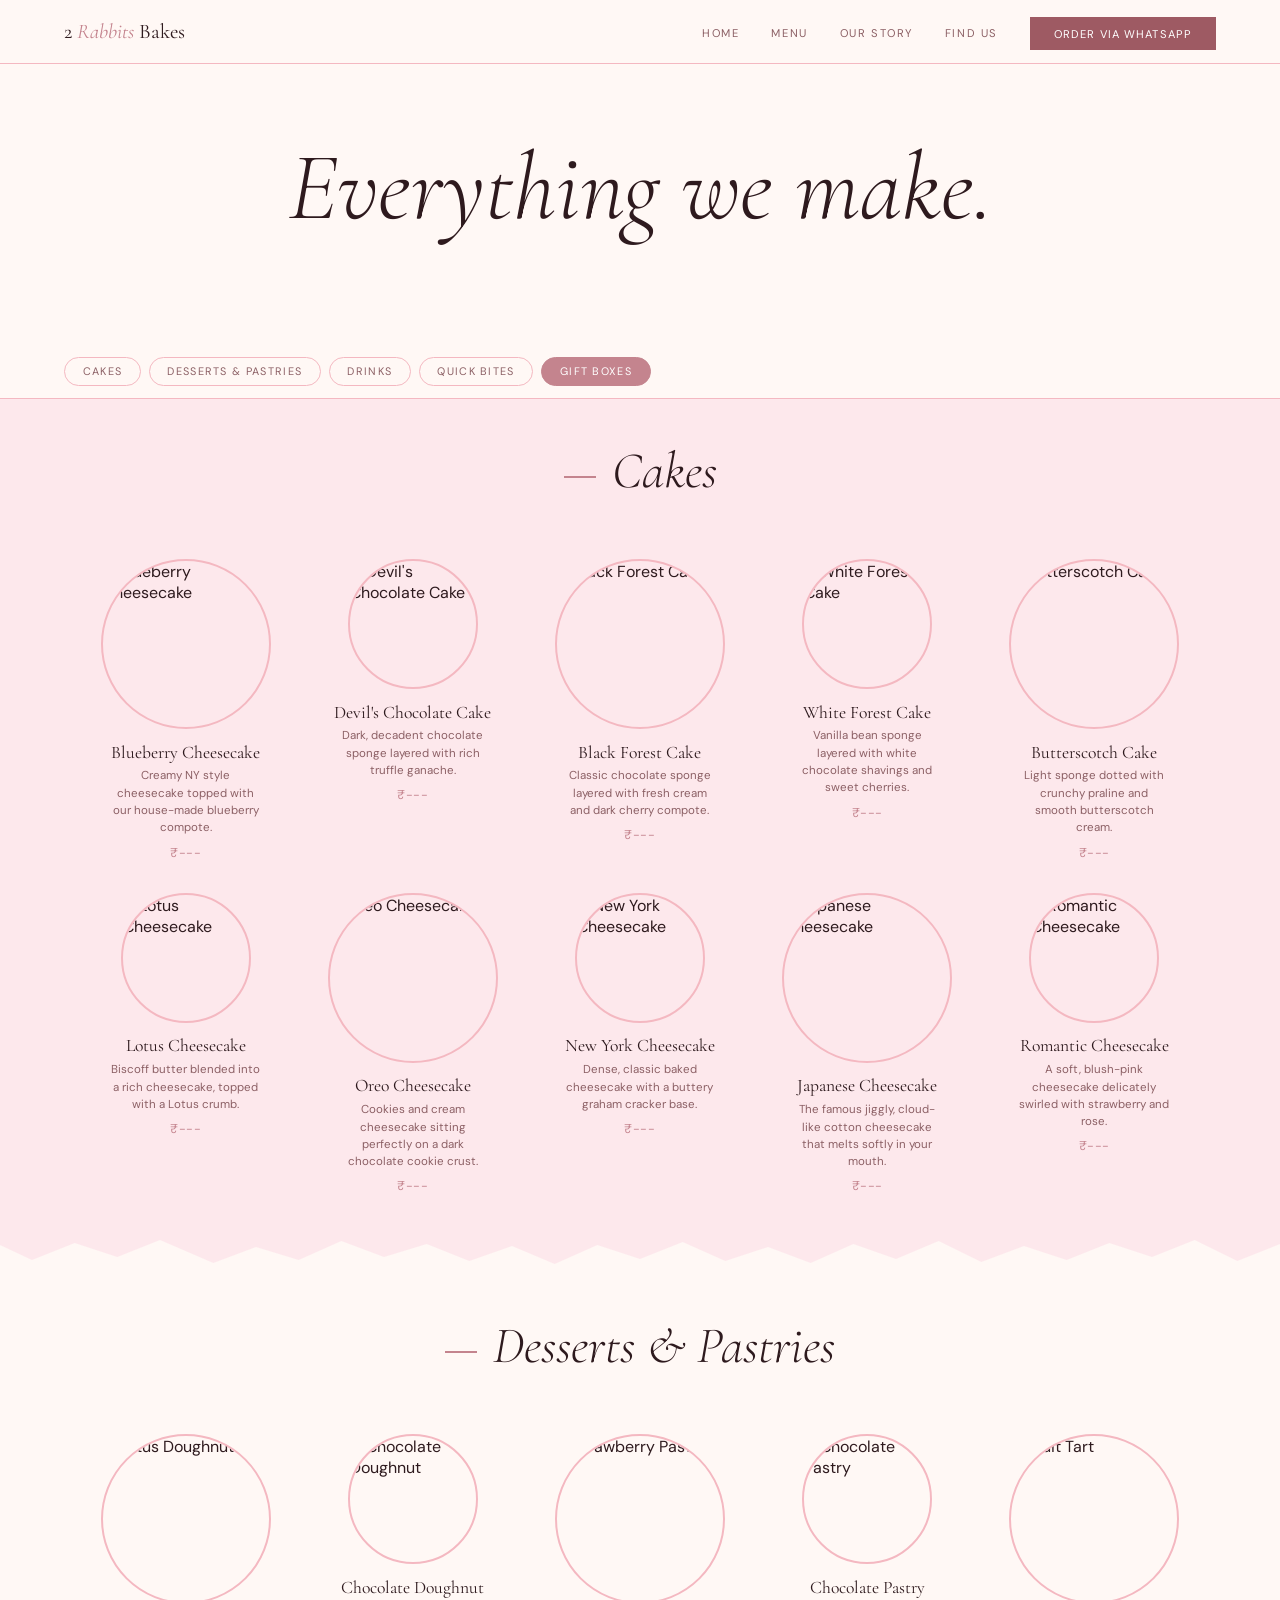
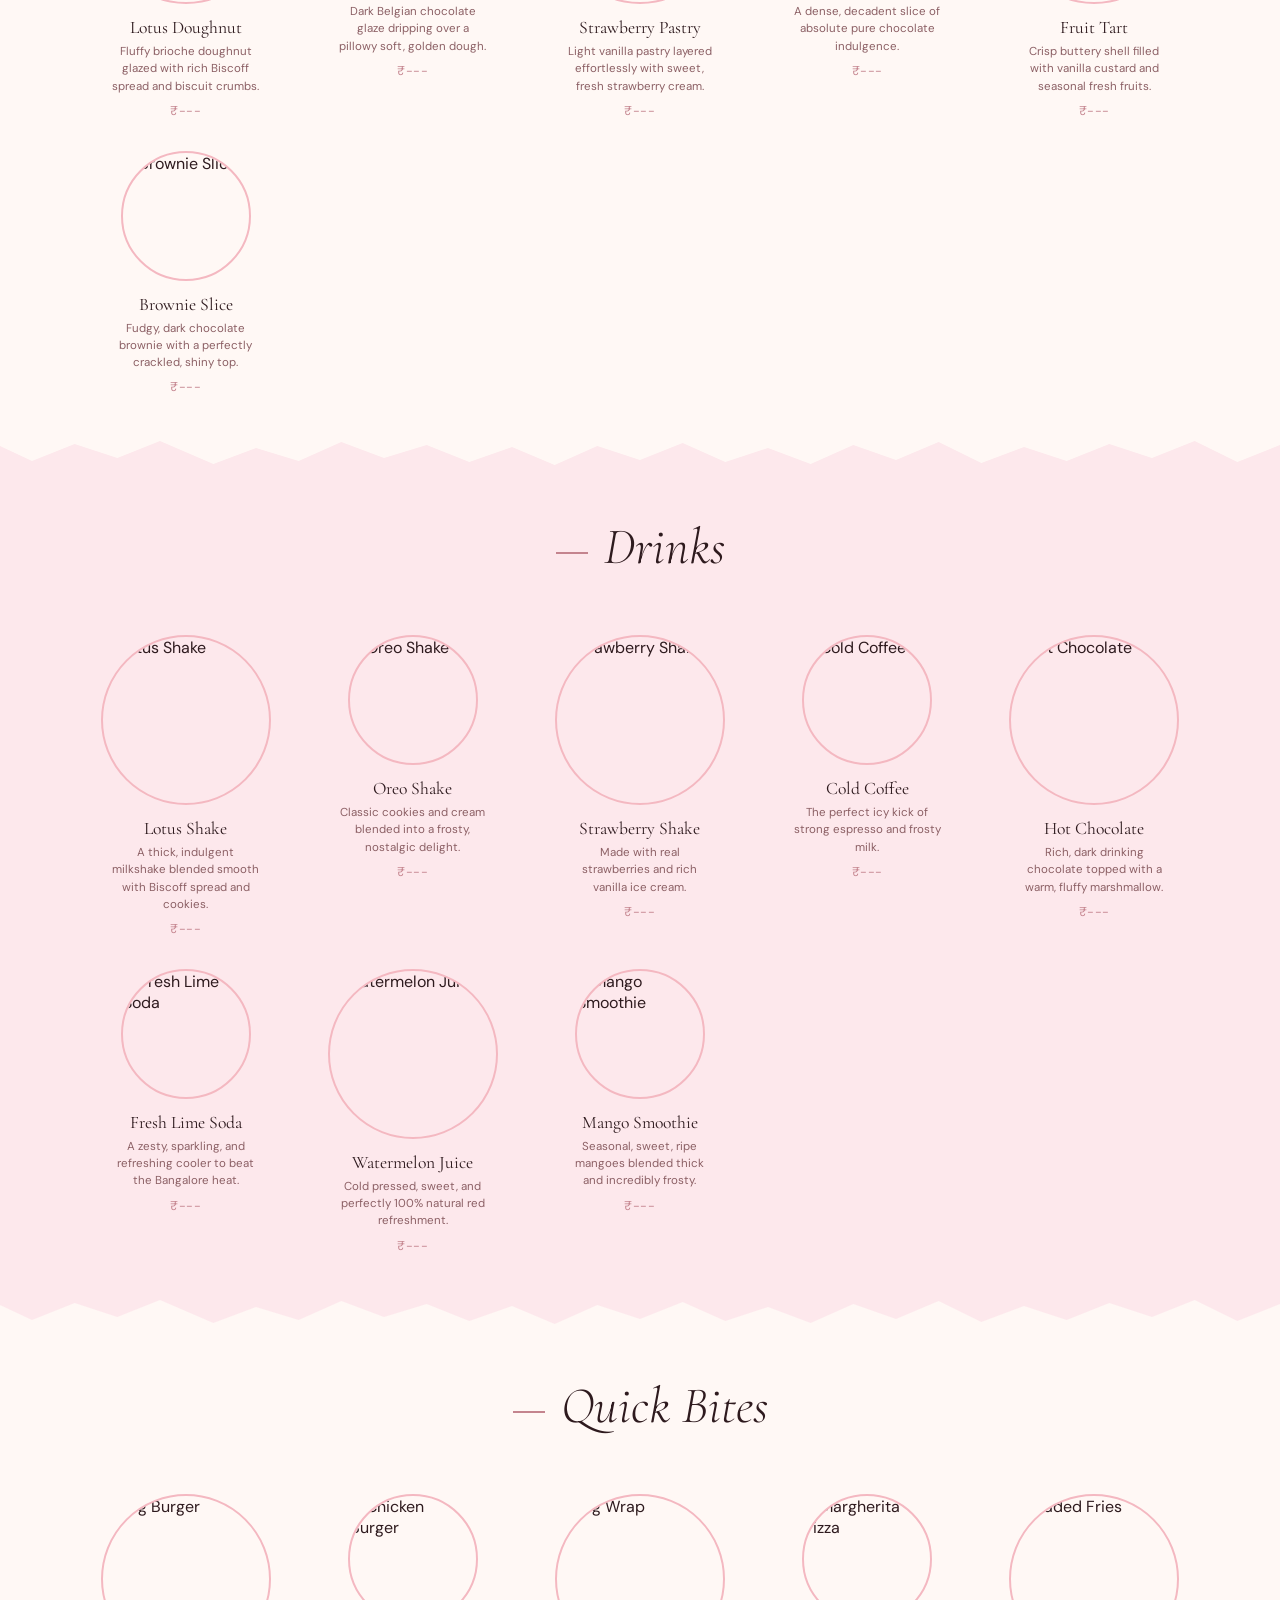
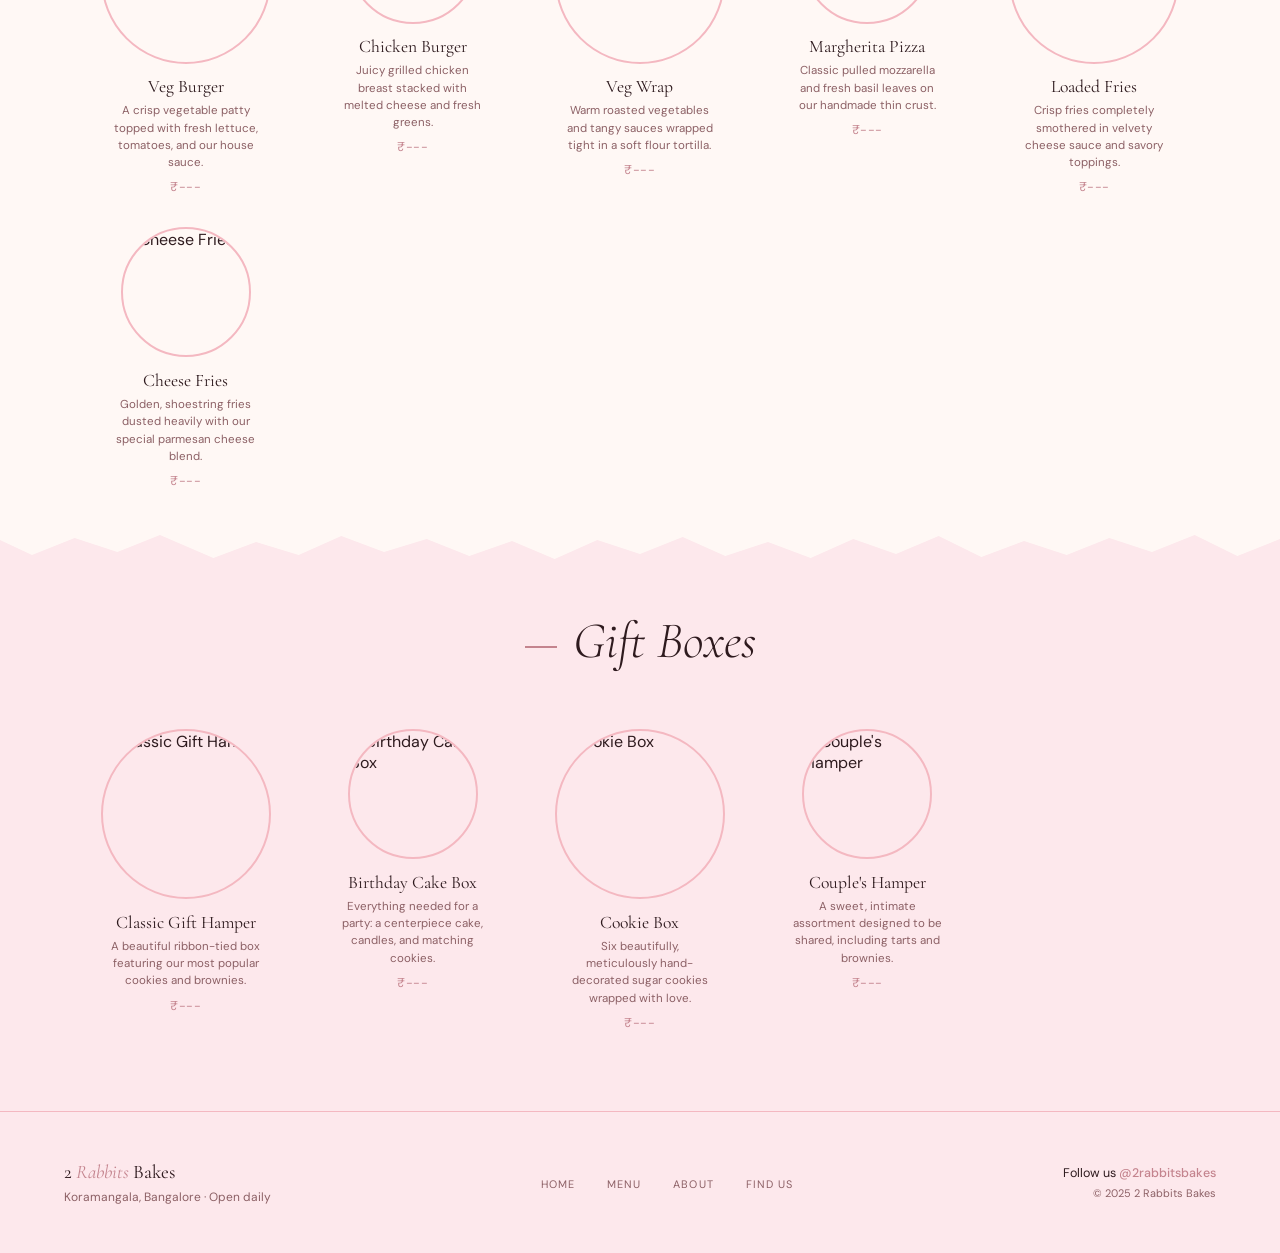
==== commit 8812900f: "our story" ====
--- a/menu.html
+++ b/menu.html
@@ -15,7 +15,7 @@
     <ul class="nav-links">
       <li><a href="index.html">Home</a></li>
       <li><a href="menu.html">Menu</a></li>
-      <li><a href="index.html#about">About</a></li>
+      <li><a href="story.html">Our Story</a></li>
       <li><a href="index.html#find-us">Find Us</a></li>
       <li><a href="https://wa.me/918884449239" class="nav-cta" target="_blank">Order via WhatsApp</a></li>
     </ul>
@@ -56,7 +56,7 @@
         <!-- 1 -->
         <article class="menu-item large">
           <div class="circle-wrap">
-            <img src="https://images.unsplash.com/photo-1533134242443-d4fd215305ad?w=400&h=400&fit=crop&crop=center" alt="Blueberry Cheesecake">
+            <img src="https://images.unsplash.com/photo-FDYbS43jUrU?w=400&h=400&fit=crop&crop=center" alt="Blueberry Cheesecake">
           </div>
           <h3 class="item-name">Blueberry Cheesecake</h3>
           <p class="item-desc">Creamy NY style cheesecake topped with our house-made blueberry compote.</p>
@@ -65,7 +65,7 @@
         <!-- 2 -->
         <article class="menu-item small">
           <div class="circle-wrap">
-            <img src="https://images.unsplash.com/photo-1578985545062-69928b1d9587?w=400&h=400&fit=crop&crop=center" alt="Devil's Chocolate Cake">
+            <img src="https://images.unsplash.com/photo-AigxB1zfRVo?w=400&h=400&fit=crop&crop=center" alt="Devil's Chocolate Cake">
           </div>
           <h3 class="item-name">Devil's Chocolate Cake</h3>
           <p class="item-desc">Dark, decadent chocolate sponge layered with rich truffle ganache.</p>
@@ -74,7 +74,7 @@
         <!-- 3 -->
         <article class="menu-item large">
           <div class="circle-wrap">
-            <img src="https://images.unsplash.com/photo-1464349095431-e9a21285b5f3?w=400&h=400&fit=crop&crop=center" alt="Black Forest Cake">
+            <img src="https://images.unsplash.com/photo-4rfVL3NNGrA?w=400&h=400&fit=crop&crop=center" alt="Black Forest Cake">
           </div>
           <h3 class="item-name">Black Forest Cake</h3>
           <p class="item-desc">Classic chocolate sponge layered with fresh cream and dark cherry compote.</p>
@@ -83,7 +83,7 @@
         <!-- 4 -->
         <article class="menu-item small">
           <div class="circle-wrap">
-            <img src="https://images.unsplash.com/photo-1519915028121-7d3463d20b13?w=400&h=400&fit=crop&crop=center" alt="White Forest Cake">
+            <img src="https://images.unsplash.com/photo-WXAbi41N2Js?w=400&h=400&fit=crop&crop=center" alt="White Forest Cake">
           </div>
           <h3 class="item-name">White Forest Cake</h3>
           <p class="item-desc">Vanilla bean sponge layered with white chocolate shavings and sweet cherries.</p>
@@ -92,7 +92,7 @@
         <!-- 5 -->
         <article class="menu-item large">
           <div class="circle-wrap">
-            <img src="https://images.unsplash.com/photo-1621303837174-89787a7d4729?w=400&h=400&fit=crop&crop=center" alt="Butterscotch Cake">
+            <img src="https://images.unsplash.com/photo-6UesXqvPMnQ?w=400&h=400&fit=crop&crop=center" alt="Butterscotch Cake">
           </div>
           <h3 class="item-name">Butterscotch Cake</h3>
           <p class="item-desc">Light sponge dotted with crunchy praline and smooth butterscotch cream.</p>
@@ -101,7 +101,7 @@
         <!-- 6 -->
         <article class="menu-item small">
           <div class="circle-wrap">
-            <img src="https://images.unsplash.com/photo-1565958011703-44f9829ba187?w=400&h=400&fit=crop&crop=center" alt="Lotus Cheesecake">
+            <img src="https://images.unsplash.com/photo-GPc38wLQVfM?w=400&h=400&fit=crop&crop=center" alt="Lotus Cheesecake">
           </div>
           <h3 class="item-name">Lotus Cheesecake</h3>
           <p class="item-desc">Biscoff butter blended into a rich cheesecake, topped with a Lotus crumb.</p>
@@ -110,7 +110,7 @@
         <!-- 7 -->
         <article class="menu-item large">
           <div class="circle-wrap">
-            <img src="https://images.unsplash.com/photo-1571115177098-24ec42ed204d?w=400&h=400&fit=crop&crop=center" alt="Oreo Cheesecake">
+            <img src="https://images.unsplash.com/photo-nXsFPNyBqq4?w=400&h=400&fit=crop&crop=center" alt="Oreo Cheesecake">
           </div>
           <h3 class="item-name">Oreo Cheesecake</h3>
           <p class="item-desc">Cookies and cream cheesecake sitting perfectly on a dark chocolate cookie crust.</p>
@@ -119,7 +119,7 @@
         <!-- 8 -->
         <article class="menu-item small">
           <div class="circle-wrap">
-            <img src="https://images.unsplash.com/photo-1524351199678-941a58a3df50?w=400&h=400&fit=crop&crop=center" alt="New York Cheesecake">
+            <img src="https://images.unsplash.com/photo-lKF0Urvp4RY?w=400&h=400&fit=crop&crop=center" alt="New York Cheesecake">
           </div>
           <h3 class="item-name">New York Cheesecake</h3>
           <p class="item-desc">Dense, classic baked cheesecake with a buttery graham cracker base.</p>
@@ -128,7 +128,7 @@
         <!-- 9 -->
         <article class="menu-item large">
           <div class="circle-wrap">
-            <img src="https://images.unsplash.com/photo-1486427944299-d1955d23e34d?w=400&h=400&fit=crop&crop=center" alt="Japanese Cheesecake">
+            <img src="https://images.unsplash.com/photo-LGNxQzYmeUk?w=400&h=400&fit=crop&crop=center" alt="Japanese Cheesecake">
           </div>
           <h3 class="item-name">Japanese Cheesecake</h3>
           <p class="item-desc">The famous jiggly, cloud-like cotton cheesecake that melts softly in your mouth.</p>
@@ -137,7 +137,7 @@
         <!-- 10 -->
         <article class="menu-item small">
           <div class="circle-wrap">
-            <img src="https://images.unsplash.com/photo-1488477181212-f594c6d17498?w=400&h=400&fit=crop&crop=center" alt="Romantic Cheesecake">
+            <img src="https://images.unsplash.com/photo-75owQGJNi3A?w=400&h=400&fit=crop&crop=center" alt="Romantic Cheesecake">
           </div>
           <h3 class="item-name">Romantic Cheesecake</h3>
           <p class="item-desc">A soft, blush-pink cheesecake delicately swirled with strawberry and rose.</p>
@@ -158,7 +158,7 @@
         <!-- 11 -->
         <article class="menu-item large">
           <div class="circle-wrap">
-            <img src="https://images.unsplash.com/photo-1551024601-bec78aea704b?w=400&h=400&fit=crop&crop=center" alt="Lotus Doughnut">
+            <img src="https://images.unsplash.com/photo-PFzy4N0_R3M?w=400&h=400&fit=crop&crop=center" alt="Lotus Doughnut">
           </div>
           <h3 class="item-name">Lotus Doughnut</h3>
           <p class="item-desc">Fluffy brioche doughnut glazed with rich Biscoff spread and biscuit crumbs.</p>
@@ -167,7 +167,7 @@
         <!-- 12 -->
         <article class="menu-item small">
           <div class="circle-wrap">
-            <img src="https://images.unsplash.com/photo-1527904324834-3bda86da6771?w=400&h=400&fit=crop&crop=center" alt="Chocolate Doughnut">
+            <img src="https://images.unsplash.com/photo-PFzy4N0_R3M?w=400&h=400&fit=crop&crop=center" alt="Chocolate Doughnut">
           </div>
           <h3 class="item-name">Chocolate Doughnut</h3>
           <p class="item-desc">Dark Belgian chocolate glaze dripping over a pillowy soft, golden dough.</p>
@@ -176,7 +176,7 @@
         <!-- 13 -->
         <article class="menu-item large">
           <div class="circle-wrap">
-            <img src="https://images.unsplash.com/photo-1558961363-fa8fdf82db35?w=400&h=400&fit=crop&crop=center" alt="Strawberry Pastry">
+            <img src="https://images.unsplash.com/photo-QX814A1w3j4?w=400&h=400&fit=crop&crop=center" alt="Strawberry Pastry">
           </div>
           <h3 class="item-name">Strawberry Pastry</h3>
           <p class="item-desc">Light vanilla pastry layered effortlessly with sweet, fresh strawberry cream.</p>
@@ -185,7 +185,7 @@
         <!-- 14 -->
         <article class="menu-item small">
           <div class="circle-wrap">
-            <img src="https://images.unsplash.com/photo-1606313564200-e75d5e30476c?w=400&h=400&fit=crop&crop=center" alt="Chocolate Pastry">
+            <img src="https://images.unsplash.com/photo-a2JEYEdWky4?w=400&h=400&fit=crop&crop=center" alt="Chocolate Pastry">
           </div>
           <h3 class="item-name">Chocolate Pastry</h3>
           <p class="item-desc">A dense, decadent slice of absolute pure chocolate indulgence.</p>
@@ -194,7 +194,7 @@
         <!-- 15 -->
         <article class="menu-item large">
           <div class="circle-wrap">
-            <img src="https://images.unsplash.com/photo-1519985176271-adb1088fa94c?w=400&h=400&fit=crop&crop=center" alt="Fruit Tart">
+            <img src="https://images.unsplash.com/photo-QX814A1w3j4?w=400&h=400&fit=crop&crop=center" alt="Fruit Tart">
           </div>
           <h3 class="item-name">Fruit Tart</h3>
           <p class="item-desc">Crisp buttery shell filled with vanilla custard and seasonal fresh fruits.</p>
@@ -203,7 +203,7 @@
         <!-- 16 -->
         <article class="menu-item small">
           <div class="circle-wrap">
-            <img src="https://images.unsplash.com/photo-1564355808539-22fda35bed7e?w=400&h=400&fit=crop&crop=center" alt="Brownie Slice">
+            <img src="https://images.unsplash.com/photo-a2JEYEdWky4?w=400&h=400&fit=crop&crop=center" alt="Brownie Slice">
           </div>
           <h3 class="item-name">Brownie Slice</h3>
           <p class="item-desc">Fudgy, dark chocolate brownie with a perfectly crackled, shiny top.</p>
@@ -224,7 +224,7 @@
         <!-- 17 -->
         <article class="menu-item large">
           <div class="circle-wrap">
-            <img src="https://images.unsplash.com/photo-1572490122747-3a3cca73e5eb?w=400&h=400&fit=crop&crop=center" alt="Lotus Shake">
+            <img src="https://images.unsplash.com/photo-qxQKvTOia6Y?w=400&h=400&fit=crop&crop=center" alt="Lotus Shake">
           </div>
           <h3 class="item-name">Lotus Shake</h3>
           <p class="item-desc">A thick, indulgent milkshake blended smooth with Biscoff spread and cookies.</p>
@@ -233,7 +233,7 @@
         <!-- 18 -->
         <article class="menu-item small">
           <div class="circle-wrap">
-            <img src="https://images.unsplash.com/photo-1563805042-7684c019e1cb?w=400&h=400&fit=crop&crop=center" alt="Oreo Shake">
+            <img src="https://images.unsplash.com/photo-qxQKvTOia6Y?w=400&h=400&fit=crop&crop=center" alt="Oreo Shake">
           </div>
           <h3 class="item-name">Oreo Shake</h3>
           <p class="item-desc">Classic cookies and cream blended into a frosty, nostalgic delight.</p>
@@ -242,7 +242,7 @@
         <!-- 19 -->
         <article class="menu-item large">
           <div class="circle-wrap">
-            <img src="https://images.unsplash.com/photo-1553361371-9b22f78e8b1d?w=400&h=400&fit=crop&crop=center" alt="Strawberry Shake">
+            <img src="https://images.unsplash.com/photo-qxQKvTOia6Y?w=400&h=400&fit=crop&crop=center" alt="Strawberry Shake">
           </div>
           <h3 class="item-name">Strawberry Shake</h3>
           <p class="item-desc">Made with real strawberries and rich vanilla ice cream.</p>
@@ -383,7 +383,7 @@
         <!-- 32 -->
         <article class="menu-item small">
           <div class="circle-wrap">
-            <img src="https://images.unsplash.com/photo-1558636508-e0969431e544?w=400&h=400&fit=crop&crop=center" alt="Birthday Cake Box">
+            <img src="https://images.unsplash.com/photo-GPc38wLQVfM?w=400&h=400&fit=crop&crop=center" alt="Birthday Cake Box">
           </div>
           <h3 class="item-name">Birthday Cake Box</h3>
           <p class="item-desc">Everything needed for a party: a centerpiece cake, candles, and matching cookies.</p>
@@ -401,7 +401,7 @@
         <!-- 34 -->
         <article class="menu-item small">
           <div class="circle-wrap">
-            <img src="https://images.unsplash.com/photo-1518568814500-bf0f8d125f46?w=400&h=400&fit=crop&crop=center" alt="Couple's Hamper">
+            <img src="https://images.unsplash.com/photo-75owQGJNi3A?w=400&h=400&fit=crop&crop=center" alt="Couple's Hamper">
           </div>
           <h3 class="item-name">Couple's Hamper</h3>
           <p class="item-desc">A sweet, intimate assortment designed to be shared, including tarts and brownies.</p>
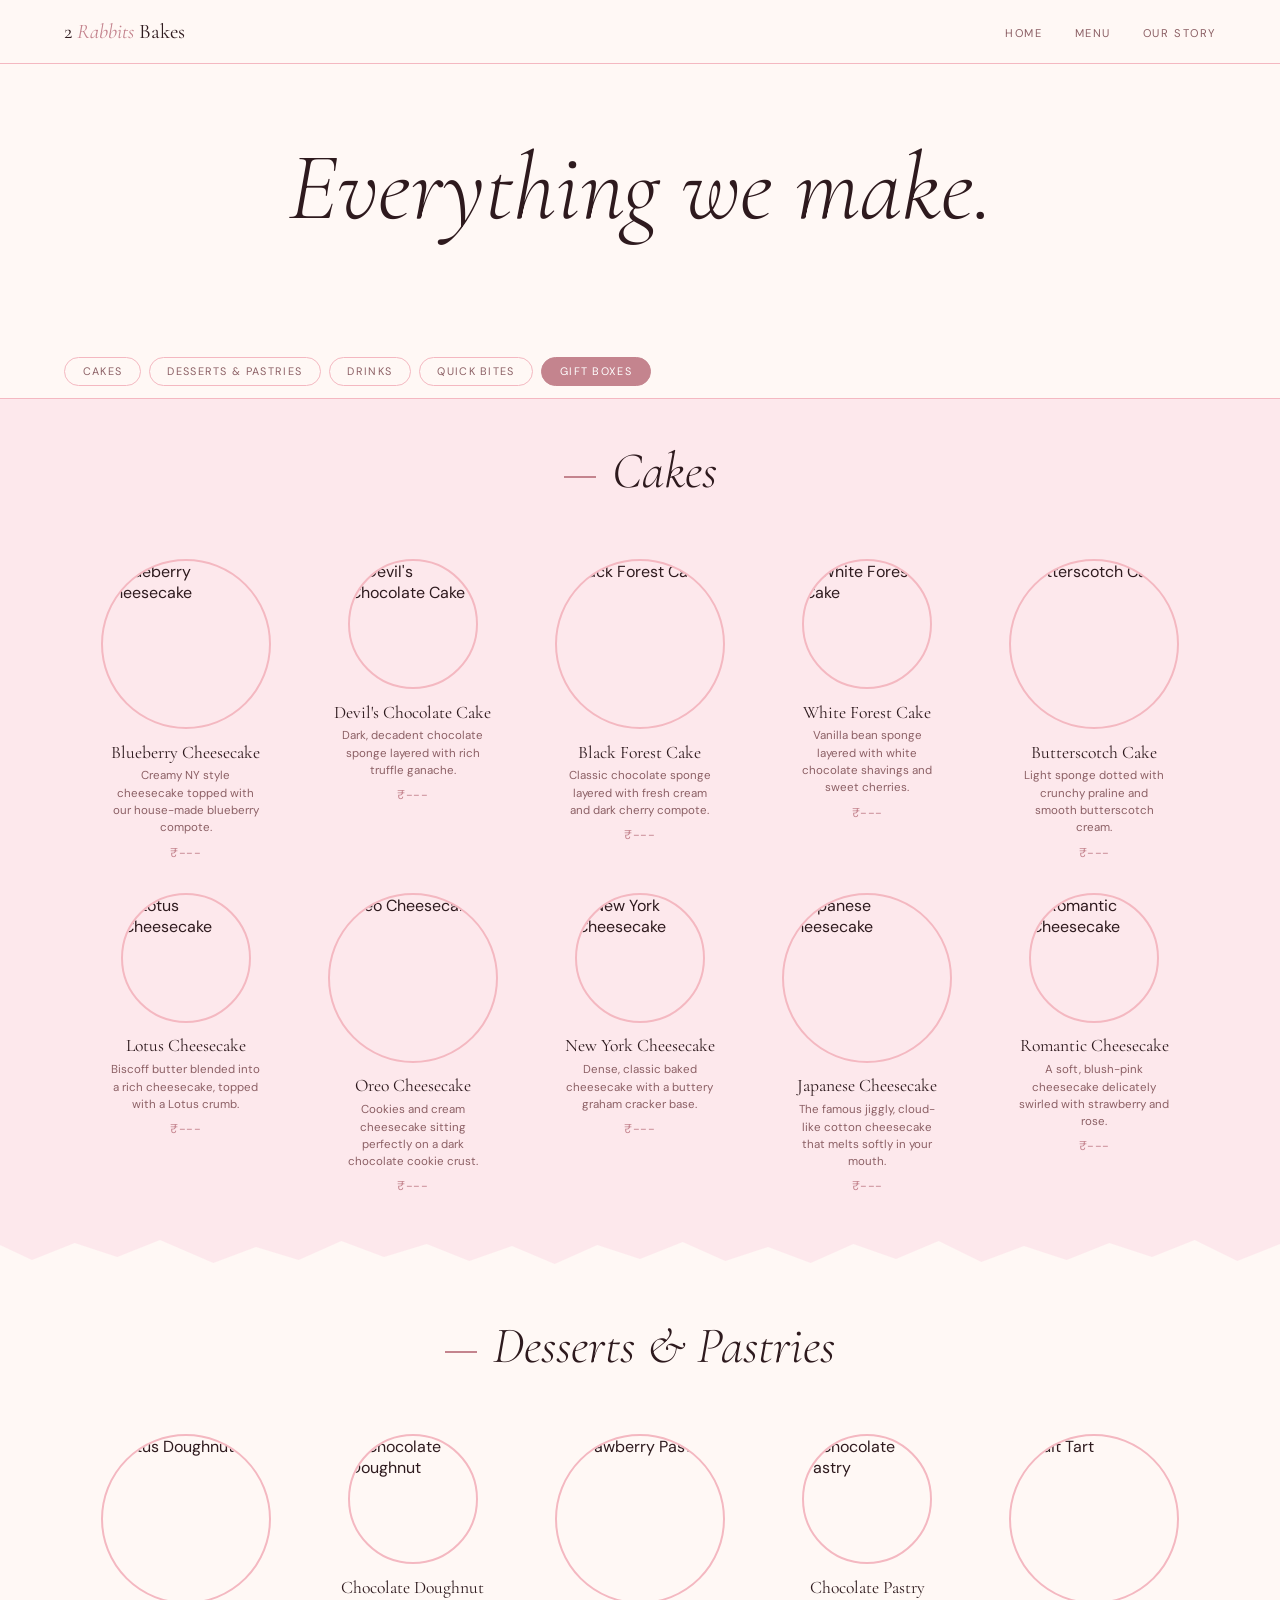
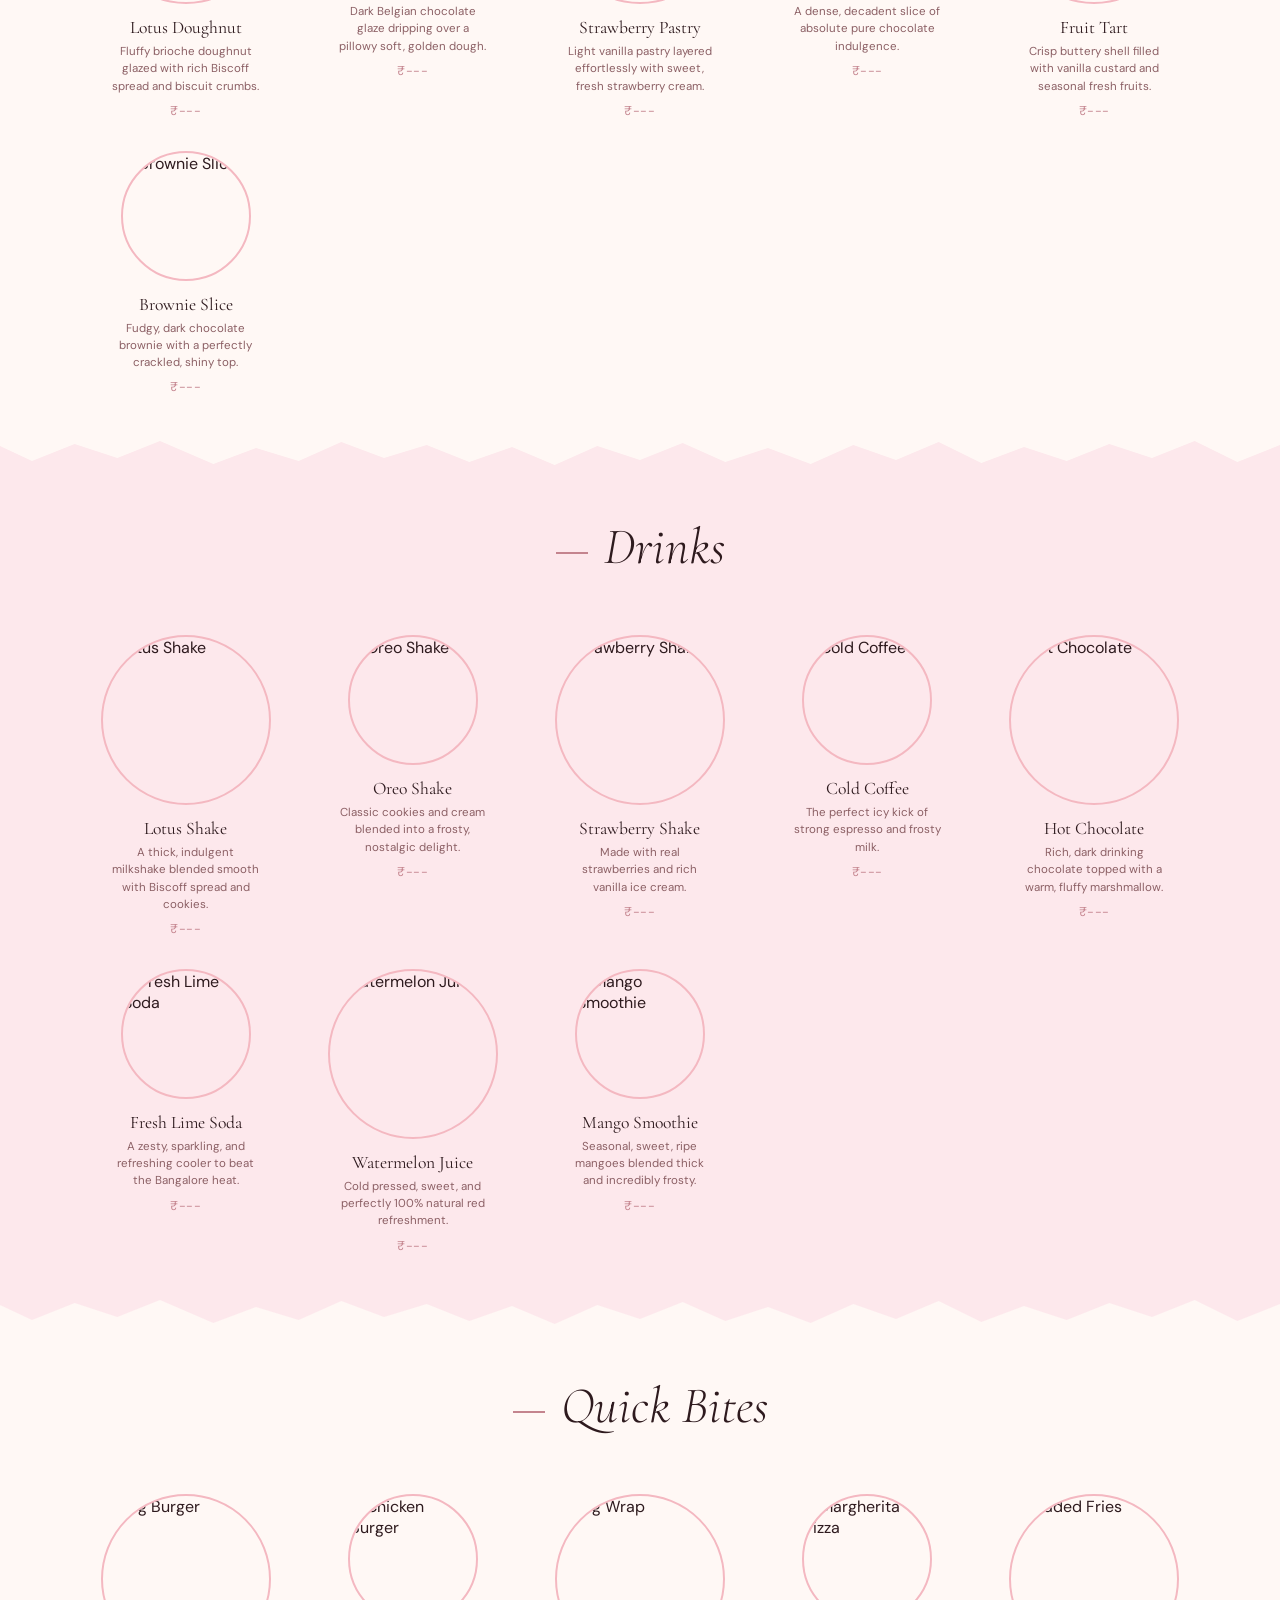
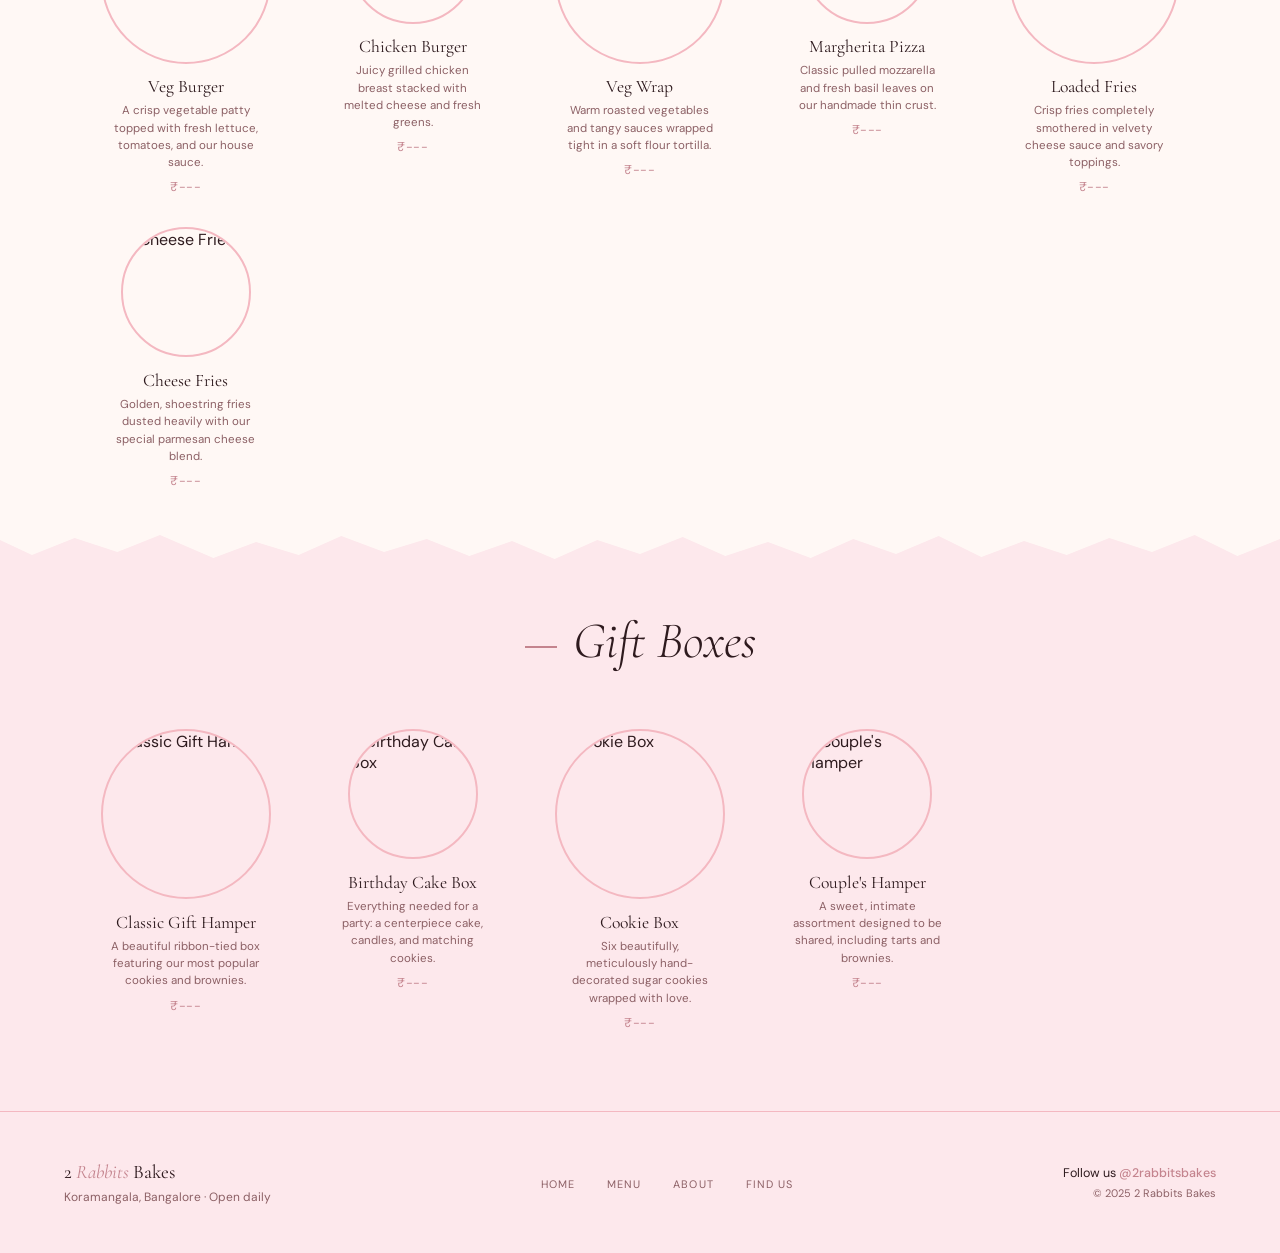
==== commit cf2f1d15: "review redesign" ====
--- a/menu.html
+++ b/menu.html
@@ -16,8 +16,6 @@
       <li><a href="index.html">Home</a></li>
       <li><a href="menu.html">Menu</a></li>
       <li><a href="story.html">Our Story</a></li>
-      <li><a href="index.html#find-us">Find Us</a></li>
-      <li><a href="https://wa.me/918884449239" class="nav-cta" target="_blank">Order via WhatsApp</a></li>
     </ul>
   </nav>
 
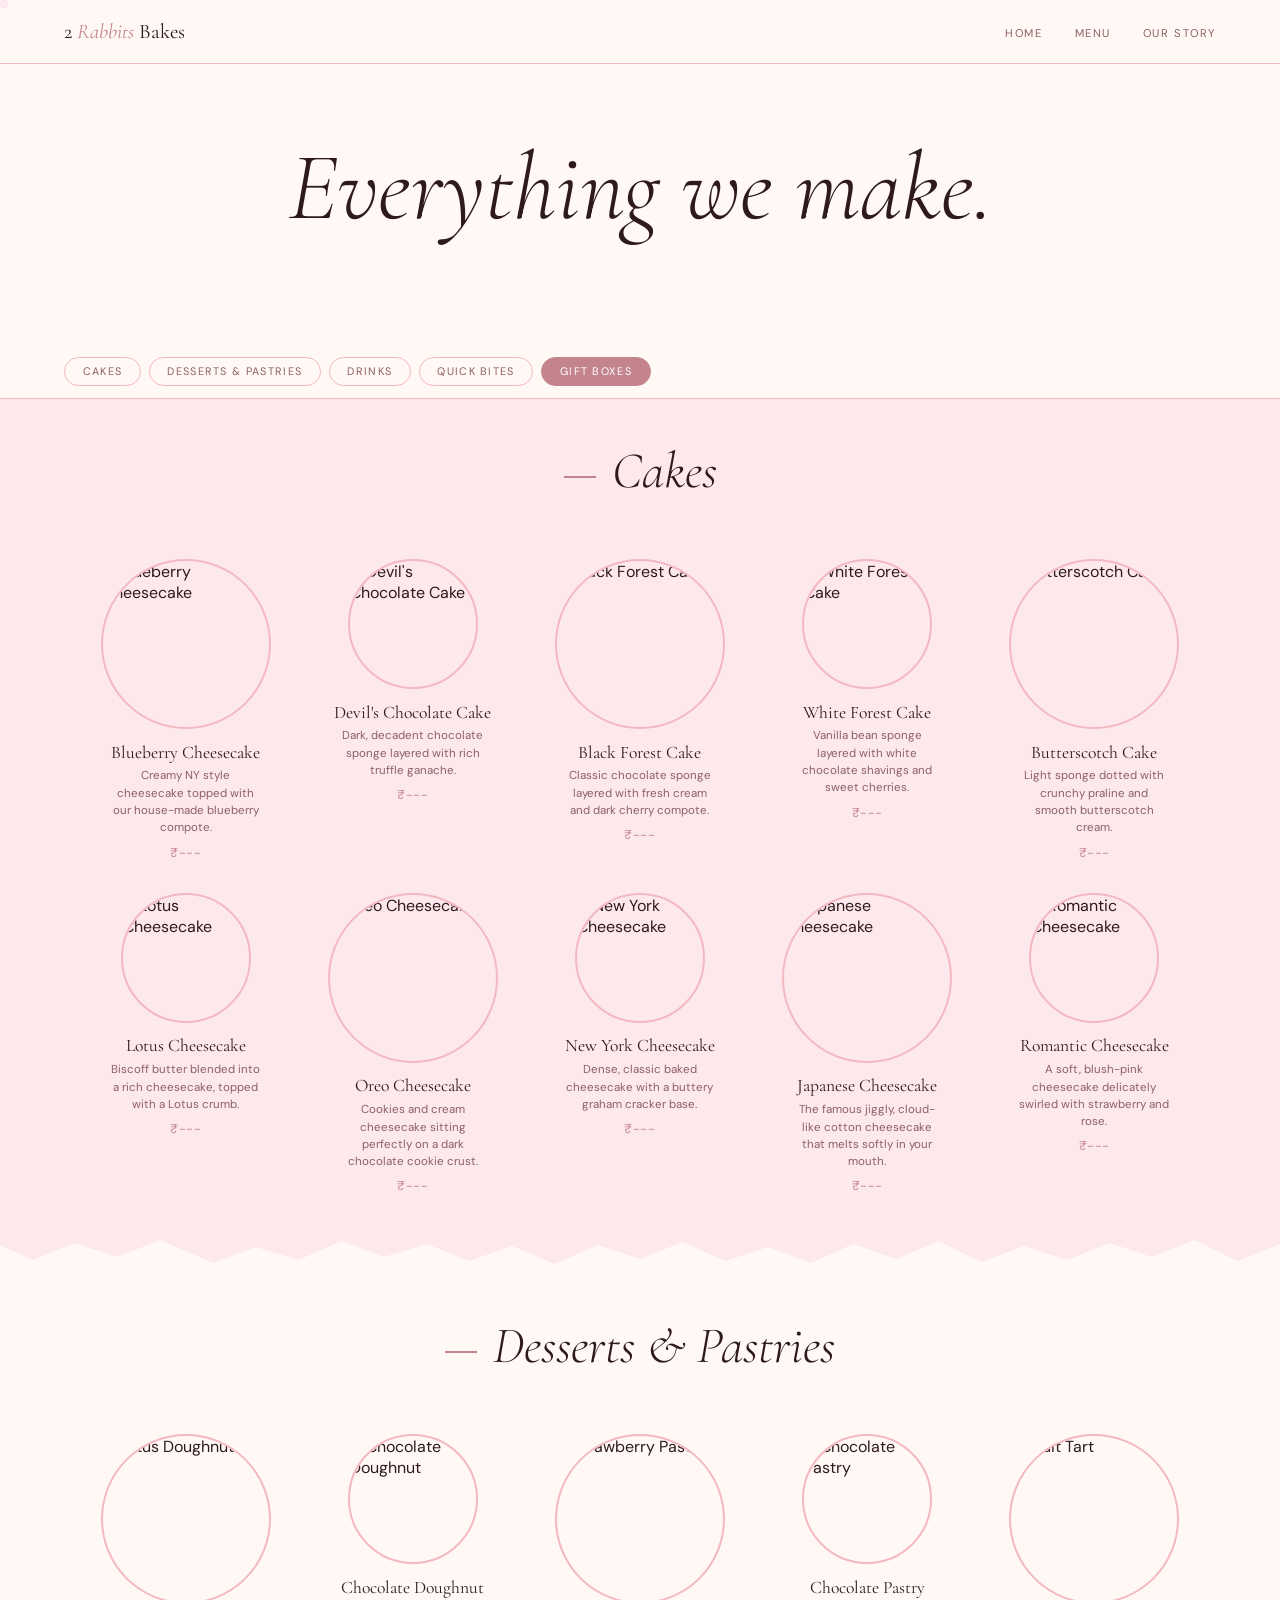
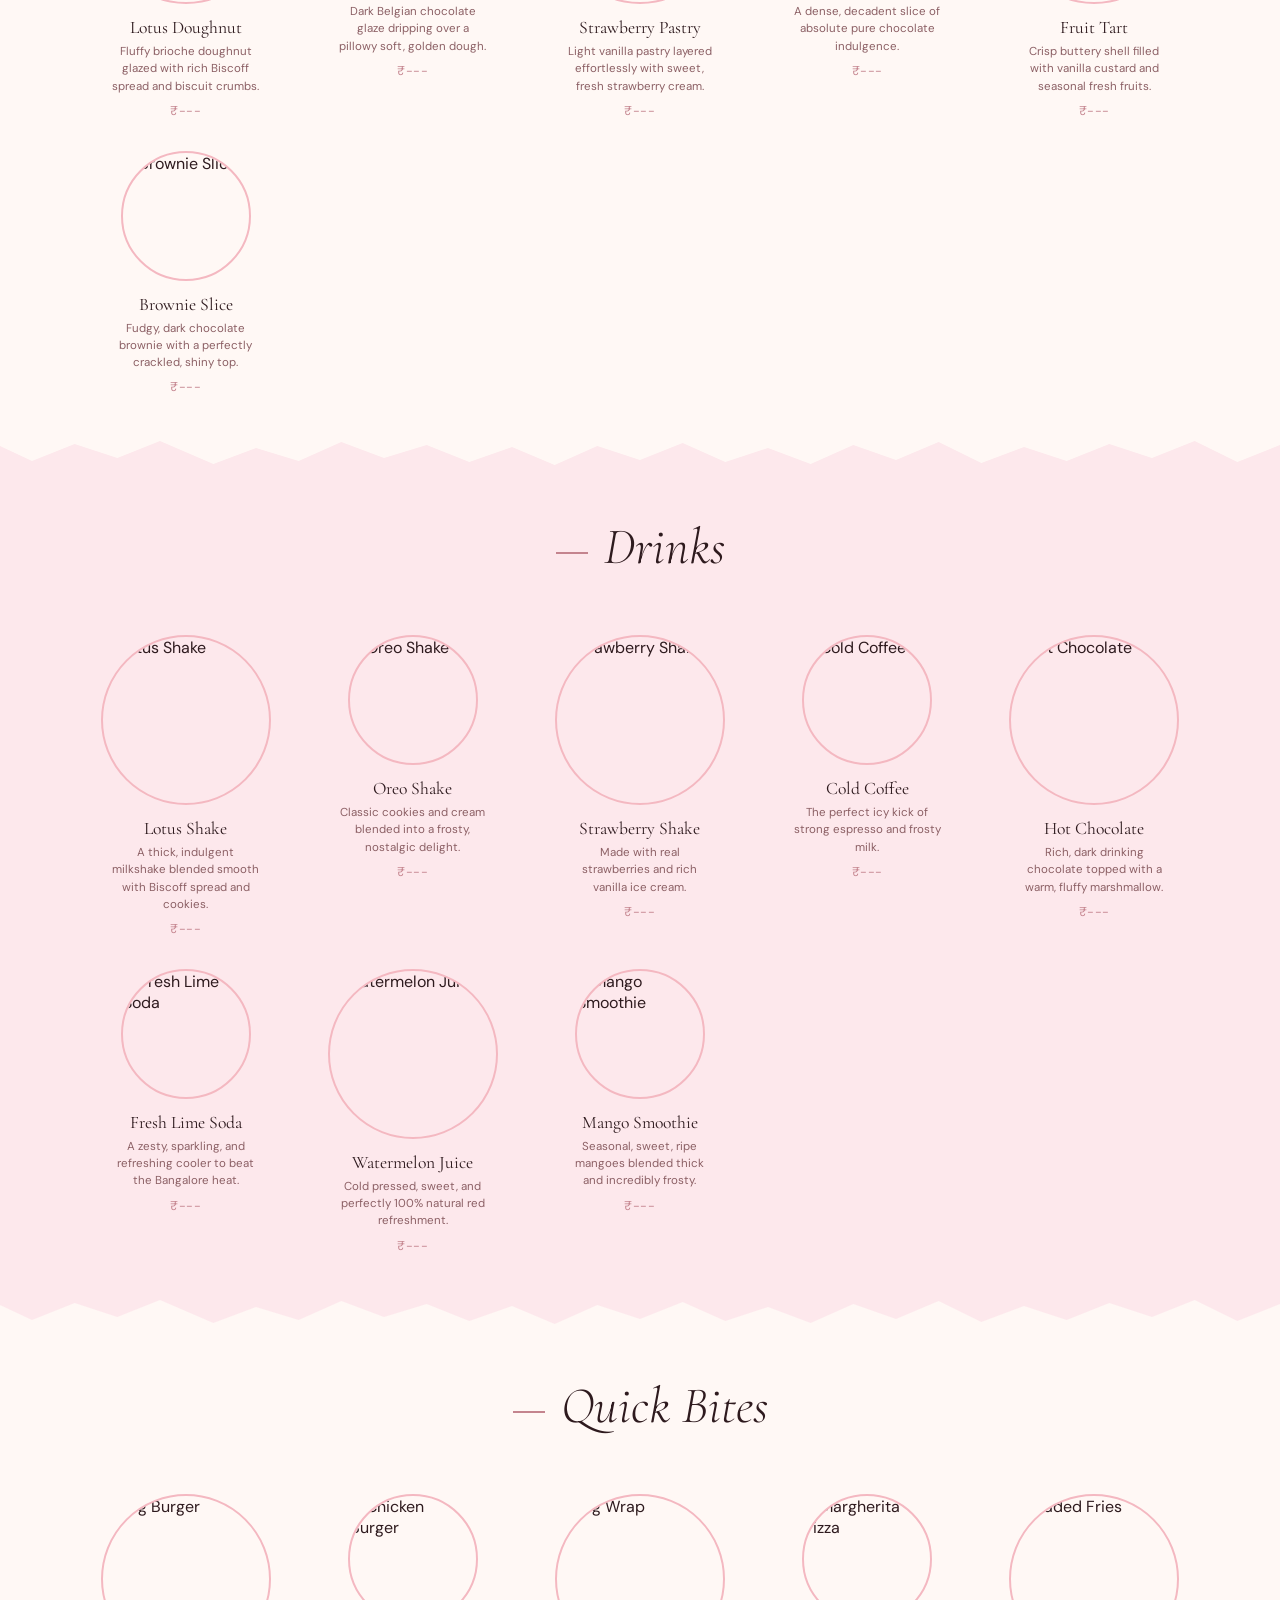
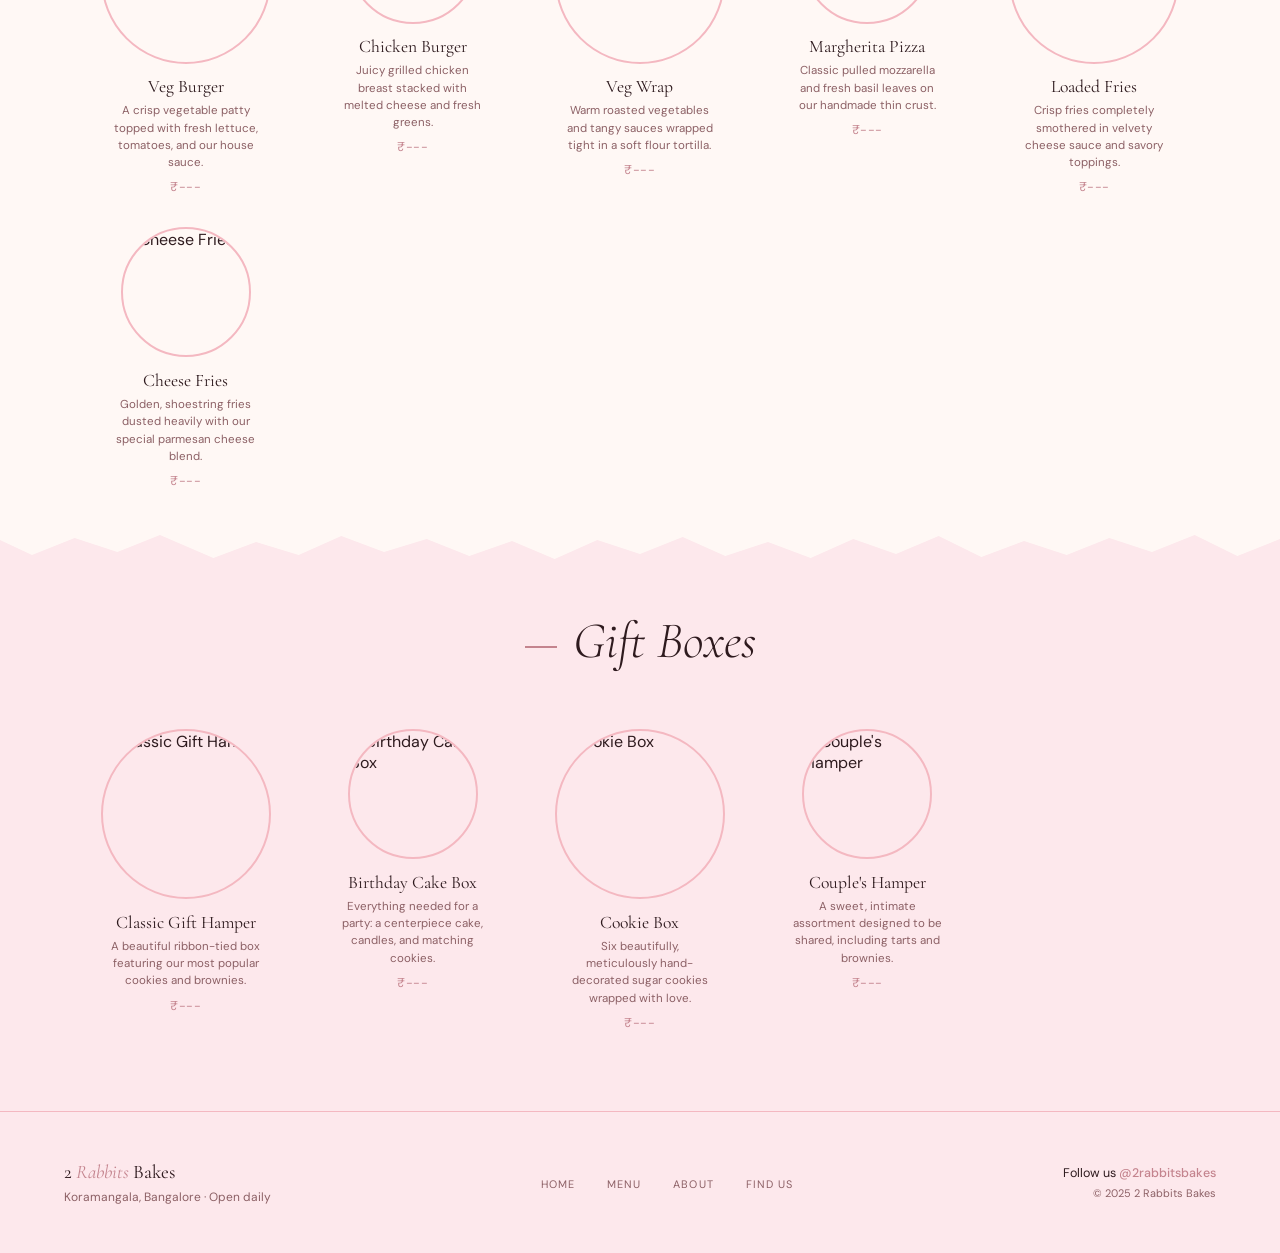
==== commit 477359ae: "blush trail" ====
--- a/menu.html
+++ b/menu.html
@@ -6,6 +6,7 @@
   <title>Menu - 2 Rabbits Bakes</title>
   <link href="https://fonts.googleapis.com/css2?family=Cormorant+Garamond:ital,wght@0,300;0,400;1,300;1,400&family=DM+Sans:wght@300;400;500&display=swap" rel="stylesheet" />
   <link rel="stylesheet" href="menu.css" />
+  <link rel="stylesheet" href="cursor.css" />
 </head>
 <body>
 
@@ -523,5 +524,6 @@
     });
 
   </script>
+  <script src="cursor.js"></script>
 </body>
 </html>
--- a/cursor.css
+++ b/cursor.css
@@ -0,0 +1,12 @@
+/* ── 2 Rabbits Bakes — Custom Cursor ──────────────────
+ * Hides the default OS cursor on non-touch desktop devices.
+ * The blush particle trail dots are created + styled via cursor.js.
+ * On touch devices: cursor.js bails out, this media query also
+ * keeps the default touch cursor untouched.
+ * ──────────────────────────────────────────────────── */
+@media (hover: hover) and (pointer: fine) {
+  *,
+  *:hover {
+    cursor: none !important;
+  }
+}
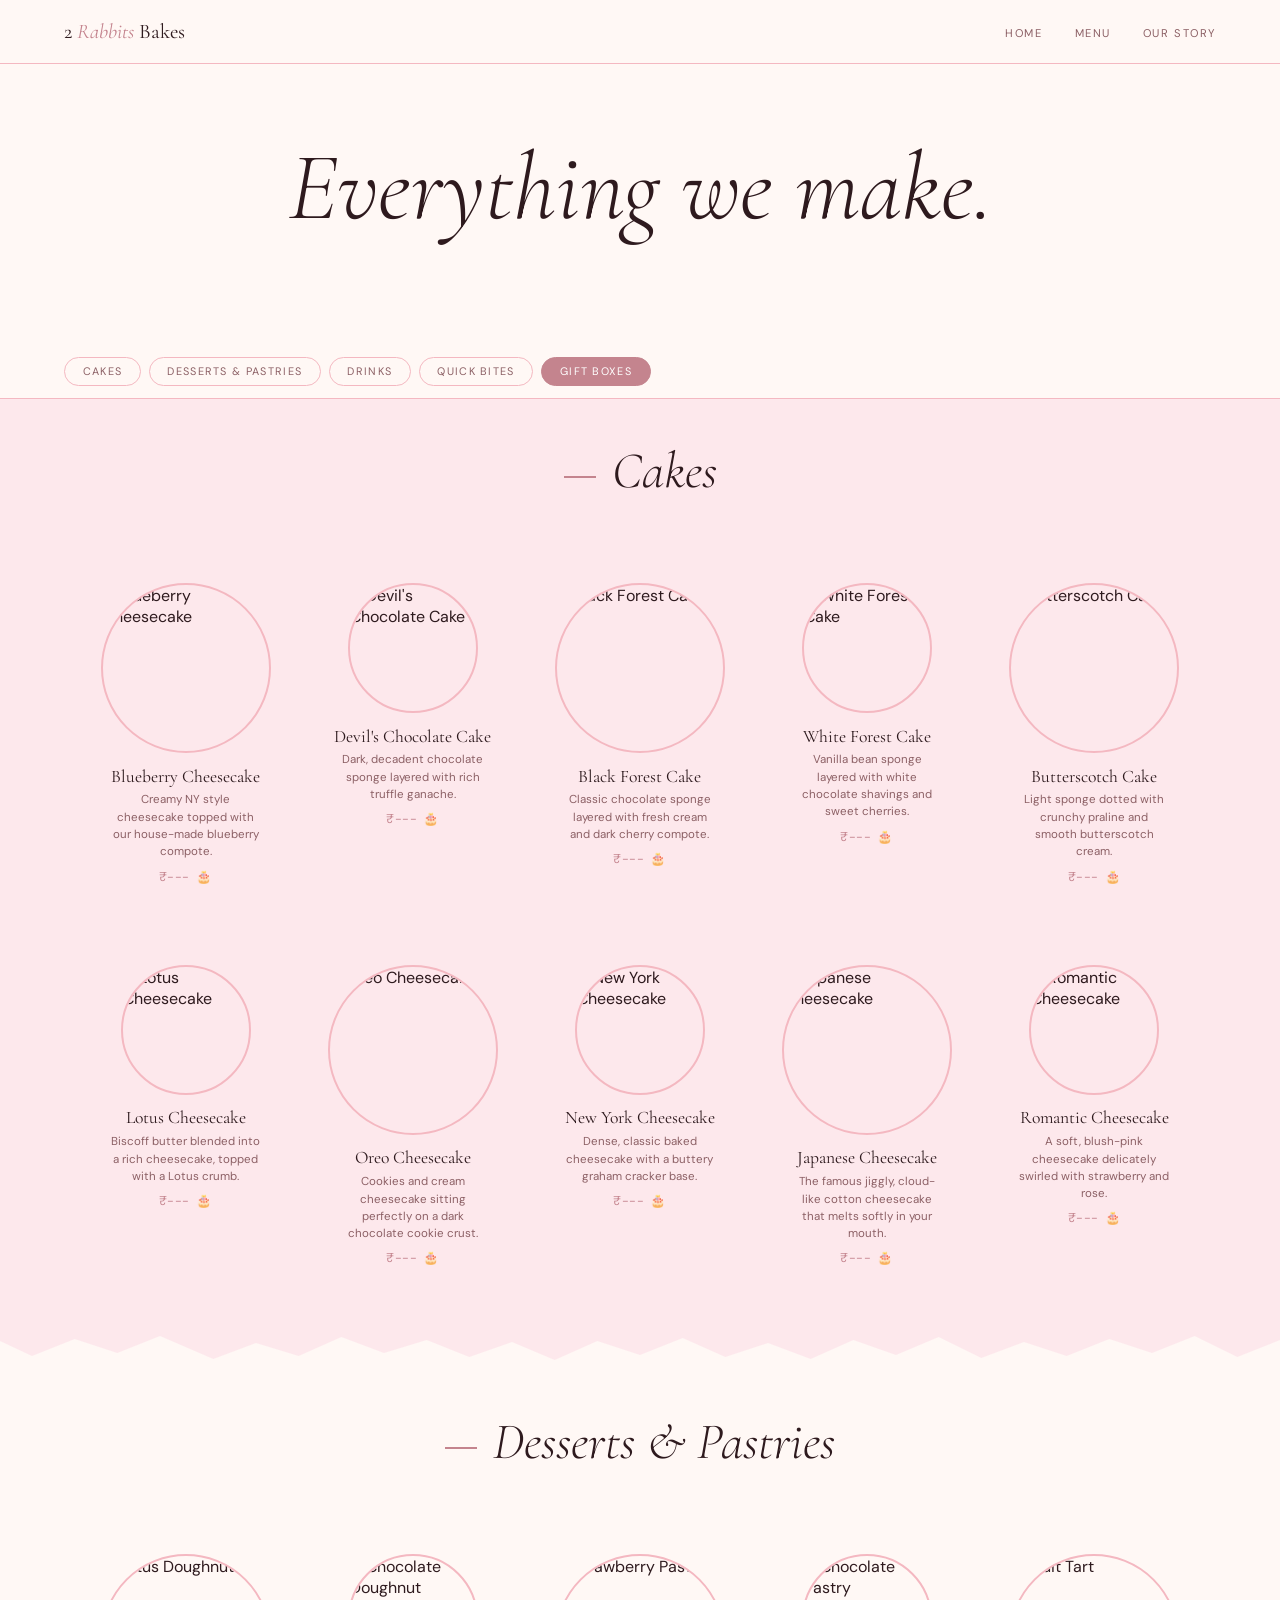
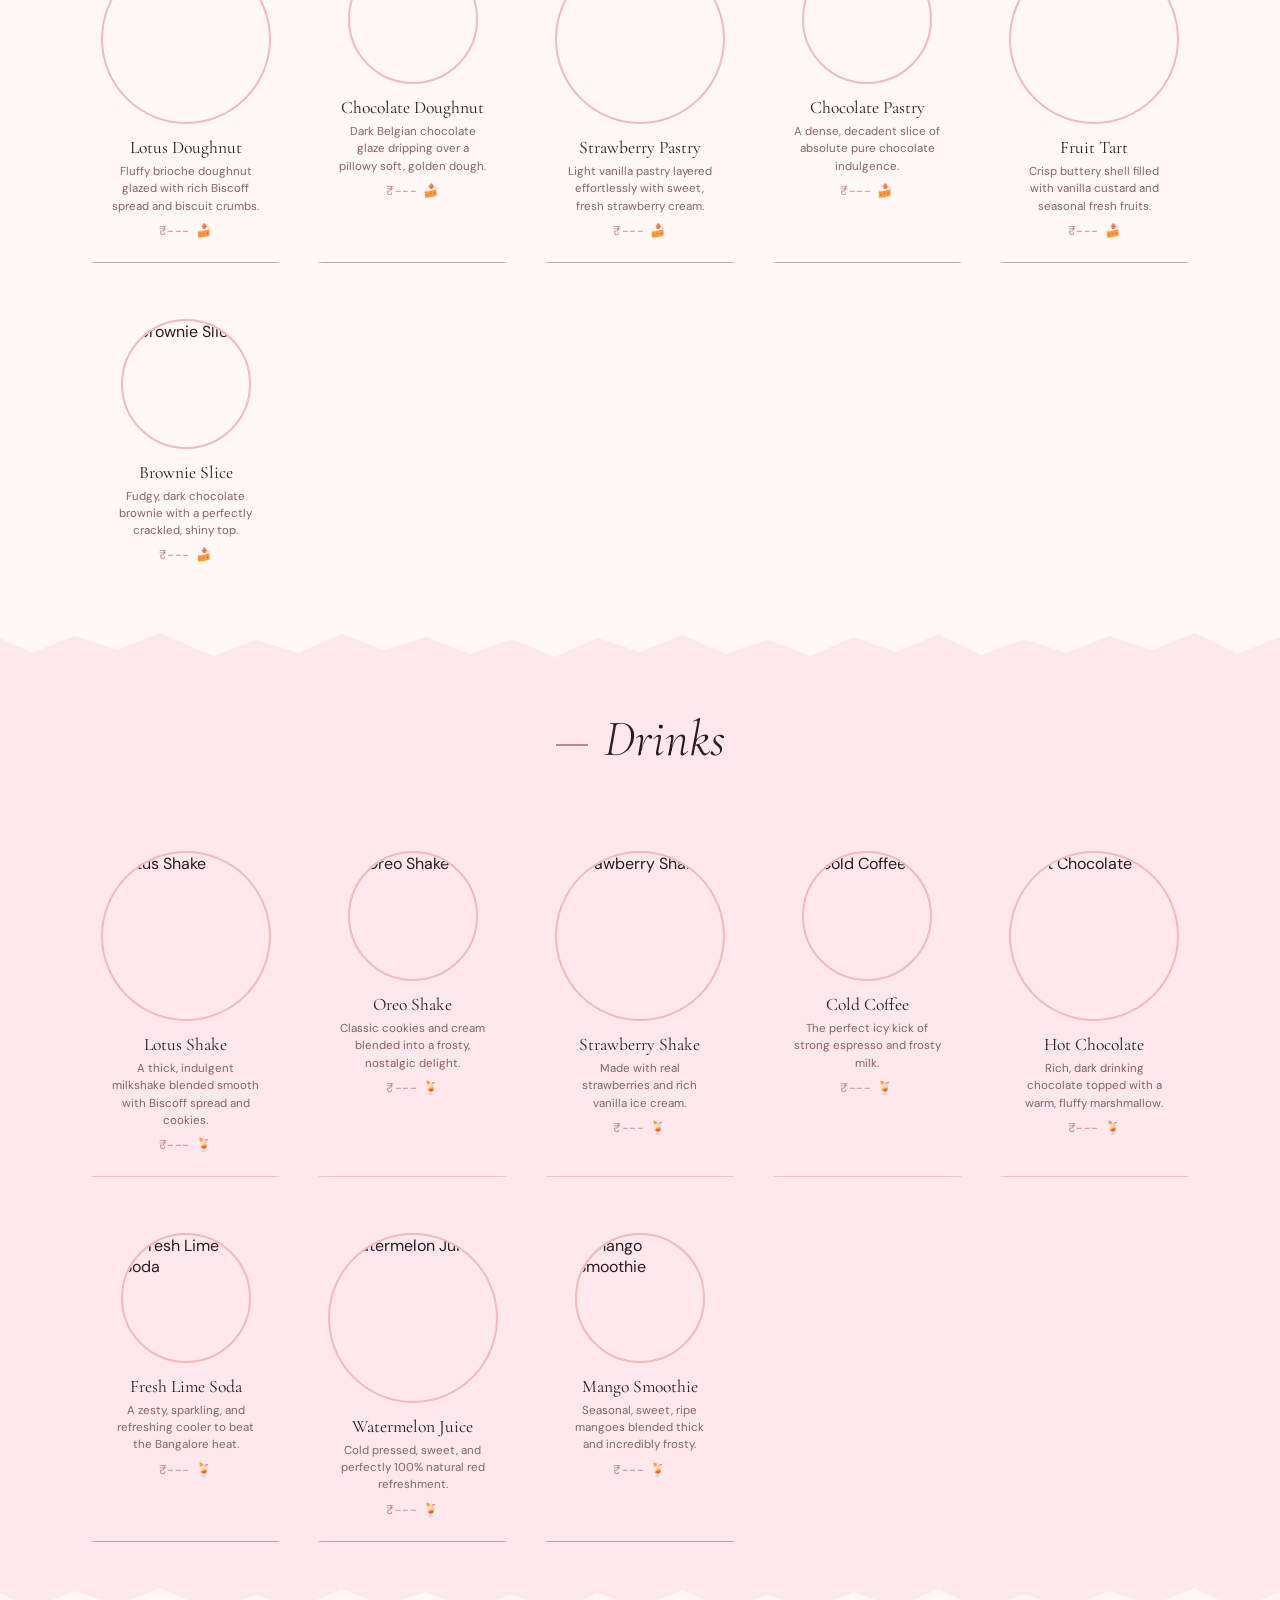
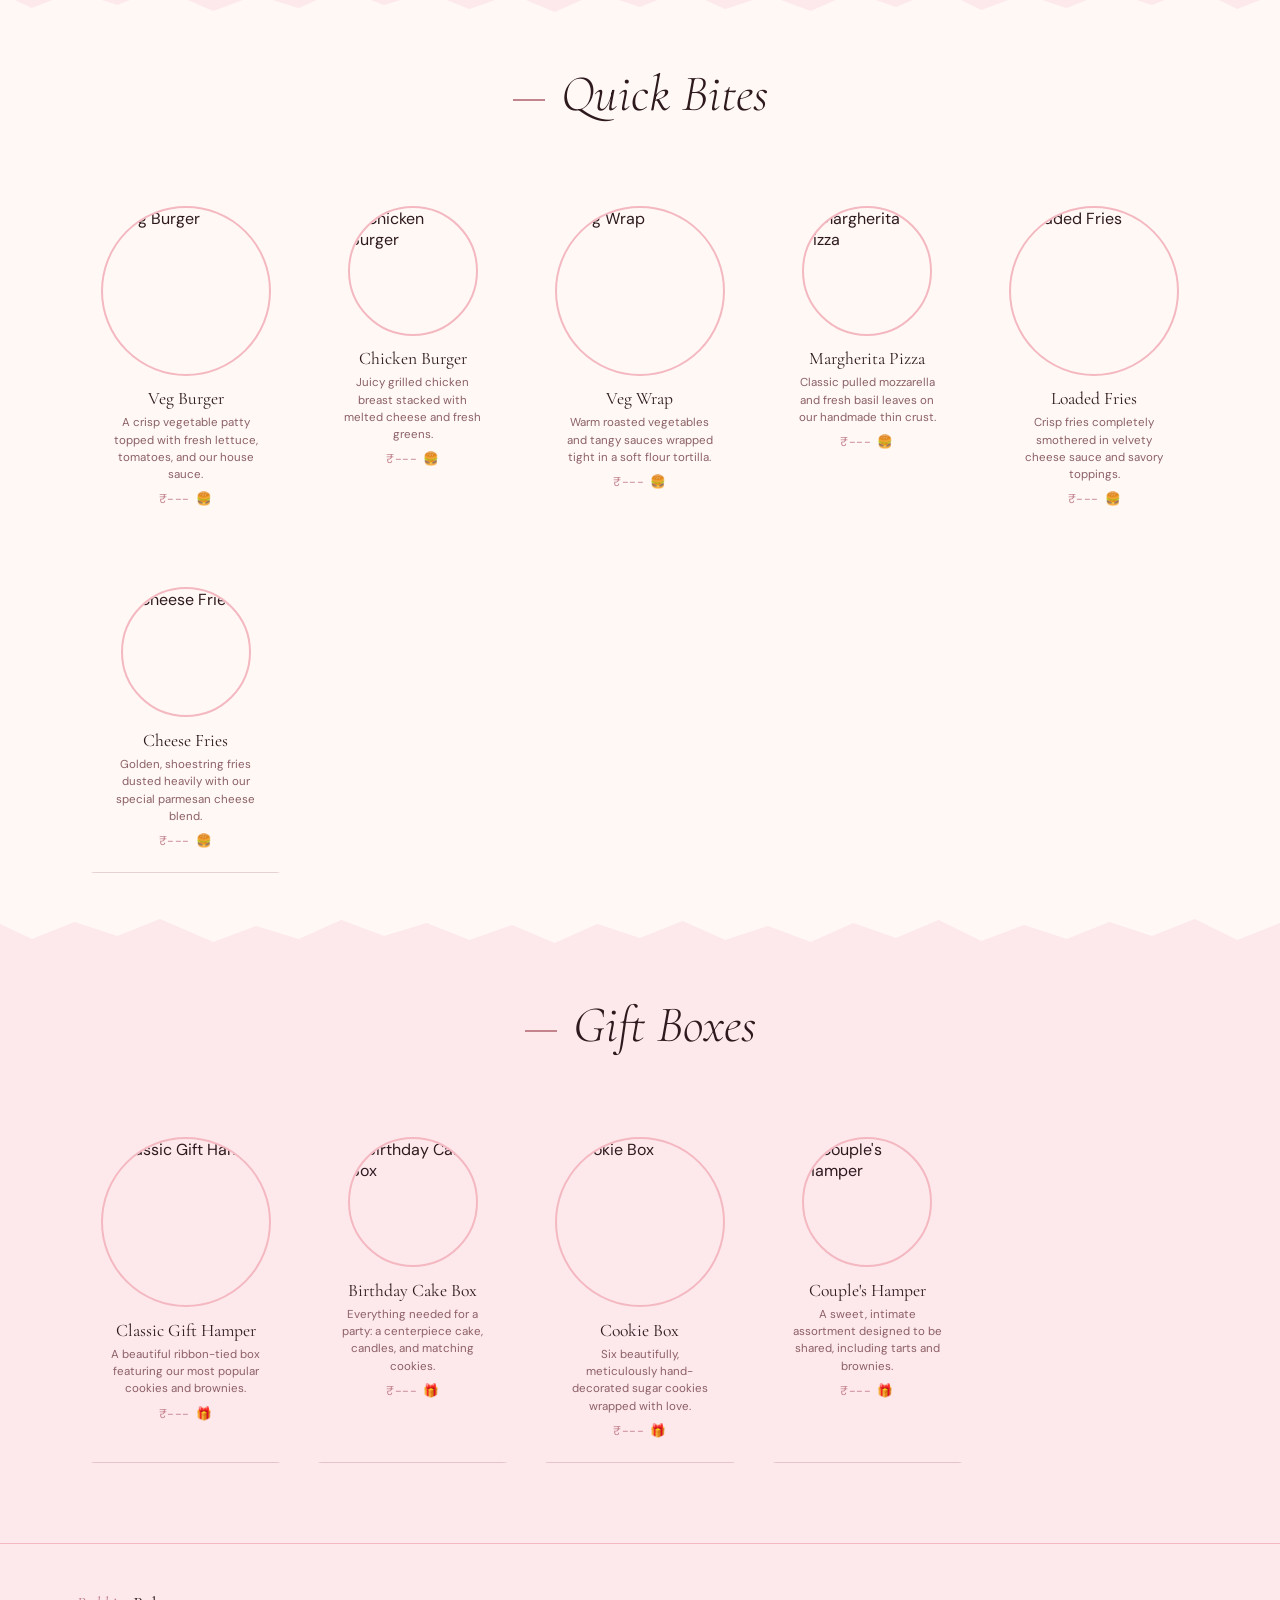
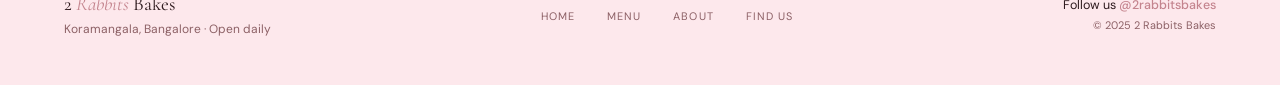
==== commit 5ccbd3cb: "glowup" ====
--- a/menu.html
+++ b/menu.html
@@ -5,8 +5,12 @@
   <meta name="viewport" content="width=device-width, initial-scale=1.0" />
   <title>Menu - 2 Rabbits Bakes</title>
   <link href="https://fonts.googleapis.com/css2?family=Cormorant+Garamond:ital,wght@0,300;0,400;1,300;1,400&family=DM+Sans:wght@300;400;500&display=swap" rel="stylesheet" />
+  
+  <!-- GSAP Core + ScrollTrigger -->
+  <script src="https://cdnjs.cloudflare.com/ajax/libs/gsap/3.12.2/gsap.min.js"></script>
+  <script src="https://cdnjs.cloudflare.com/ajax/libs/gsap/3.12.2/ScrollTrigger.min.js"></script>
+  <script>gsap.registerPlugin(ScrollTrigger);</script>
   <link rel="stylesheet" href="menu.css" />
-  <link rel="stylesheet" href="cursor.css" />
 </head>
 <body>
 
@@ -432,35 +436,7 @@
   </footer>
 
   <script>
-    // 1. SCROLL REVEAL (opacity + translateY, staggered by index * 70ms)
-    const menuItems = document.querySelectorAll('.menu-item');
-    let revealBatch = [];
-    let revealTimeout = null;
-
-    const revealObserver = new IntersectionObserver((entries) => {
-      entries.forEach(entry => {
-        if (entry.isIntersecting) {
-          revealBatch.push(entry.target);
-          revealObserver.unobserve(entry.target);
-        }
-      });
-
-      if (revealBatch.length > 0 && !revealTimeout) {
-        revealTimeout = setTimeout(() => {
-          revealBatch.forEach((item, index) => {
-            setTimeout(() => {
-              item.classList.add('visible');
-            }, index * 70);
-          });
-          revealBatch = [];
-          revealTimeout = null;
-        }, 50);
-      }
-    }, { threshold: 0.1 });
-
-    menuItems.forEach(item => revealObserver.observe(item));
-
-    // 2. ACTIVE TAB: IntersectionObserver updates active pill on section scroll (>40%)
+    // 1. ACTIVE TAB: IntersectionObserver updates active pill on section scroll (>40%)
     const menuSections = document.querySelectorAll('.menu-section');
     const tabPills = document.querySelectorAll('.tab-pill');
 
@@ -500,7 +476,7 @@
       });
     });
 
-    // 3. NAV SHRINK: scroll past 80px reduces padding via class
+    // 2. NAV SHRINK: scroll past 80px reduces padding via class
     window.addEventListener('scroll', () => {
       const navbar = document.getElementById('navbar');
       if (window.scrollY > 80) {
@@ -510,20 +486,128 @@
       }
     });
 
-    // 4. HERO ENTRANCE: animate heading purely CSS logic triggered by JS for timing
-    window.addEventListener('load', () => {
-      setTimeout(() => {
-        document.querySelector('.hero-title').classList.add('visible');
-      }, 100);
-    });
-
-    // 5. CIRCLE WOBBLE: on page load, apply animation offset by index * 0.4s
+    // 3. CIRCLE WOBBLE: on page load, apply animation offset by index * 0.4s
     const circles = document.querySelectorAll('.circle-wrap');
     circles.forEach((circle, idx) => {
       circle.style.animationDelay = `${idx * 0.4}s`;
     });
 
+    // ── GSAP & MENU INTERACTION UPGRADES ──
+    const isReduced = window.matchMedia('(prefers-reduced-motion: reduce)').matches;
+    
+    // Dynamic overlay & Emoji addition
+    const emojis = {
+      cakes: '🎂',
+      desserts: '🍰',
+      drinks: '🍹',
+      bites: '🍔',
+      gifts: '🎁'
+    };
+
+    document.querySelectorAll('.menu-section').forEach(section => {
+      const categoryId = section.getAttribute('id');
+      const emoji = emojis[categoryId] || '✨';
+      
+      section.querySelectorAll('.menu-item').forEach(item => {
+        // Add emoji to price
+        const priceSpan = item.querySelector('.item-price');
+        if (priceSpan && !priceSpan.querySelector('.item-emoji')) {
+          const emojiSpan = document.createElement('span');
+          emojiSpan.className = 'item-emoji';
+          emojiSpan.style.marginLeft = '6px';
+          emojiSpan.textContent = emoji;
+          priceSpan.appendChild(emojiSpan);
+        }
+
+        // Add description pop overlay
+        const descEl = item.querySelector('.item-desc');
+        const descText = descEl ? descEl.textContent : '';
+        const overlay = document.createElement('div');
+        overlay.className = 'item-description';
+        
+        const textWrapper = document.createElement('div');
+        textWrapper.textContent = descText;
+        overlay.appendChild(textWrapper);
+        
+        item.appendChild(overlay);
+      });
+    });
+
+    if (!isReduced) {
+      // Staggered entrance on page load
+      window.addEventListener('load', () => {
+        // Animate hero title
+        gsap.to('.hero-title', {
+          opacity: 1,
+          y: 0,
+          duration: 1,
+          ease: "power2.out"
+        });
+
+        // Staggered cards entrance
+        gsap.to('.menu-item', {
+          opacity: 1,
+          y: 0,
+          stagger: 0.08,
+          duration: 0.6,
+          ease: "back.out(1.4)",
+          delay: 0.2
+        });
+      });
+
+      // Section Entrances (fade up and rotate) for sections on scroll
+      menuSections.forEach(section => {
+        gsap.from(section, {
+          scrollTrigger: {
+            trigger: section,
+            start: "top 80%",
+            toggleActions: "play none none none"
+          },
+          opacity: 0,
+          y: 40,
+          rotation: 3,
+          transformOrigin: "left center",
+          duration: 0.75,
+          ease: "power3.out"
+        });
+      });
+
+      // 3D Tilt on Hover for menu items
+      document.querySelectorAll('.menu-item').forEach(card => {
+        card.addEventListener('mousemove', (e) => {
+          const rect = card.getBoundingClientRect();
+          const cardX = rect.left + rect.width / 2;
+          const cardY = rect.top + rect.height / 2;
+          const mouseX = e.clientX - cardX;
+          const mouseY = e.clientY - cardY;
+          
+          const maxRotation = 8; // deg
+          const rotateX = -(mouseY / (rect.height / 2)) * maxRotation;
+          const rotateY = (mouseX / (rect.width / 2)) * maxRotation;
+          
+          card.style.transform = `rotateX(${rotateX}deg) rotateY(${rotateY}deg) scale(1.05)`;
+          card.style.boxShadow = '0 12px 32px rgba(139, 50, 82, 0.15)';
+          card.style.transition = 'transform 0.1s ease, box-shadow 0.3s ease';
+        });
+        
+        card.addEventListener('mouseleave', () => {
+          card.style.transform = 'rotateX(0deg) rotateY(0deg) scale(1)';
+          card.style.boxShadow = '';
+          card.style.transition = 'transform 0.5s ease, box-shadow 0.5s ease';
+        });
+      });
+    } else {
+      // Instant display if reduced motion
+      document.querySelectorAll('.menu-item').forEach(el => {
+        el.style.opacity = '1';
+        el.style.transform = 'translateY(0)';
+      });
+      const title = document.querySelector('.hero-title');
+      if (title) {
+        title.style.opacity = '1';
+        title.style.transform = 'translateY(0)';
+      }
+    }
   </script>
-  <script src="cursor.js"></script>
 </body>
 </html>
--- a/menu.css
+++ b/menu.css
@@ -267,6 +267,7 @@
   grid-template-columns: repeat(auto-fill, minmax(180px, 1fr));
   gap: 2rem 1rem;
   padding: 3rem 5rem 5rem;
+  perspective: 600px; /* Enable 3D perspective */
 }
 
 .menu-item {
@@ -275,13 +276,75 @@
   align-items: center;
   cursor: default;
   opacity: 0;
-  transform: translateY(24px);
-  transition: opacity 0.6s ease, transform 0.6s ease;
+  transform: translateY(30px);
+  position: relative;
+  overflow: hidden;
+  border-radius: 16px;
+  padding: 1.5rem 1rem;
+  transform-style: preserve-3d;
+  background: transparent;
+  transition: background 0.3s ease, box-shadow 0.3s ease;
+}
+
+.menu-item:hover {
+  background: rgba(253, 232, 236, 0.45);
 }
 
 .menu-item.visible {
   opacity: 1;
   transform: translateY(0);
+}
+
+/* ── DESCRIPTION POP OVERLAY ── */
+.item-description {
+  position: absolute;
+  bottom: 0;
+  left: 0;
+  right: 0;
+  height: 100%;
+  background: rgba(139, 50, 82, 0.88); /* deep rose, semi-transparent */
+  color: #ffffff;
+  font-size: 0.75rem;
+  line-height: 1.4;
+  text-align: center;
+  padding: 20px;
+  padding-top: 60%; /* Push text down below the circular image */
+  display: flex;
+  align-items: center;
+  justify-content: center;
+  transform: translateY(100%);
+  transition: transform 0.3s cubic-bezier(0.34, 1.56, 0.64, 1);
+  pointer-events: none;
+  z-index: 5;
+}
+
+.menu-item:hover .item-description {
+  transform: translateY(0);
+}
+
+.circle-wrap {
+  position: relative;
+  z-index: 6;
+}
+
+.item-name {
+  position: relative;
+  z-index: 10;
+  transition: color 0.3s ease;
+}
+
+.menu-item:hover .item-name {
+  color: #ffffff;
+}
+
+.item-price {
+  position: relative;
+  z-index: 10;
+  transition: color 0.3s ease;
+}
+
+.menu-item:hover .item-price {
+  color: #ffffff;
 }
 
 .circle-wrap {
@@ -476,3 +539,7 @@
     text-align: center;
   }
 }
+
+@media (prefers-reduced-motion: reduce) {
+  * { animation-duration: 0.01ms !important; transition-duration: 0.01ms !important; }
+}
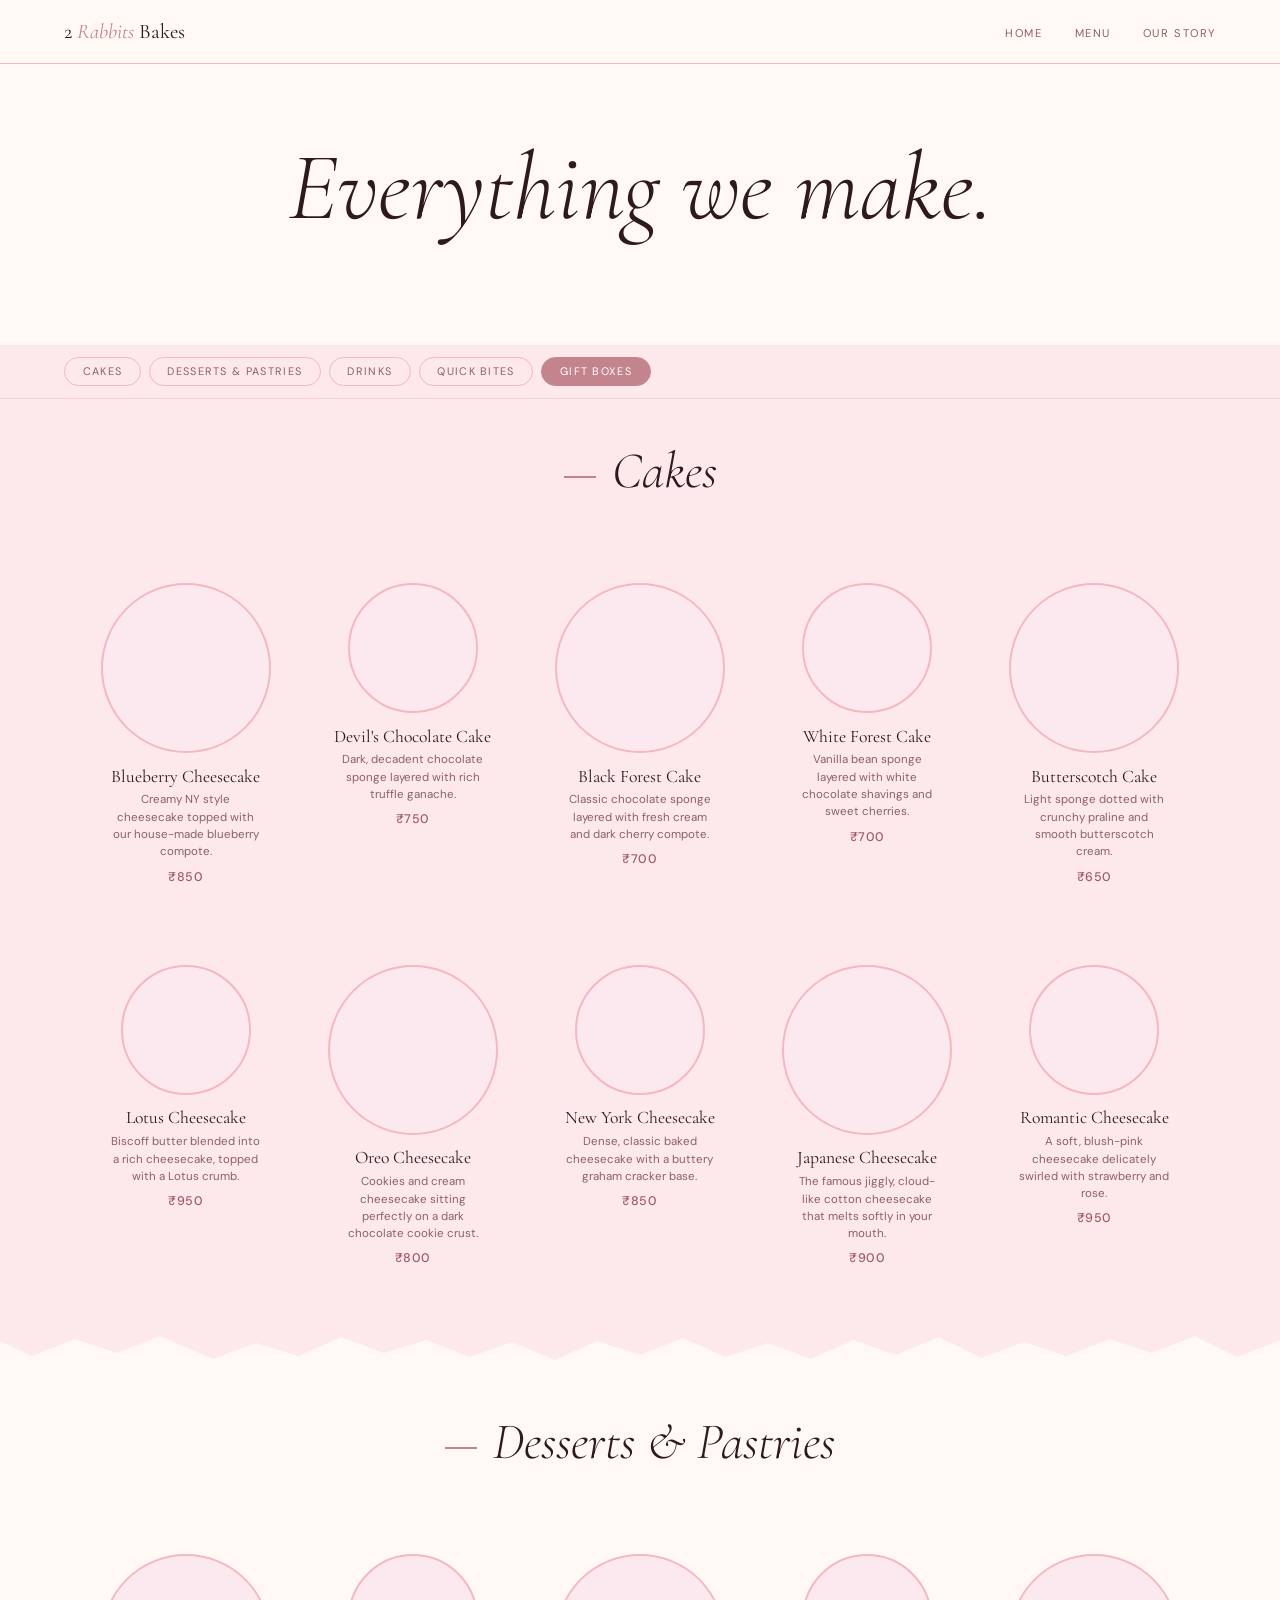
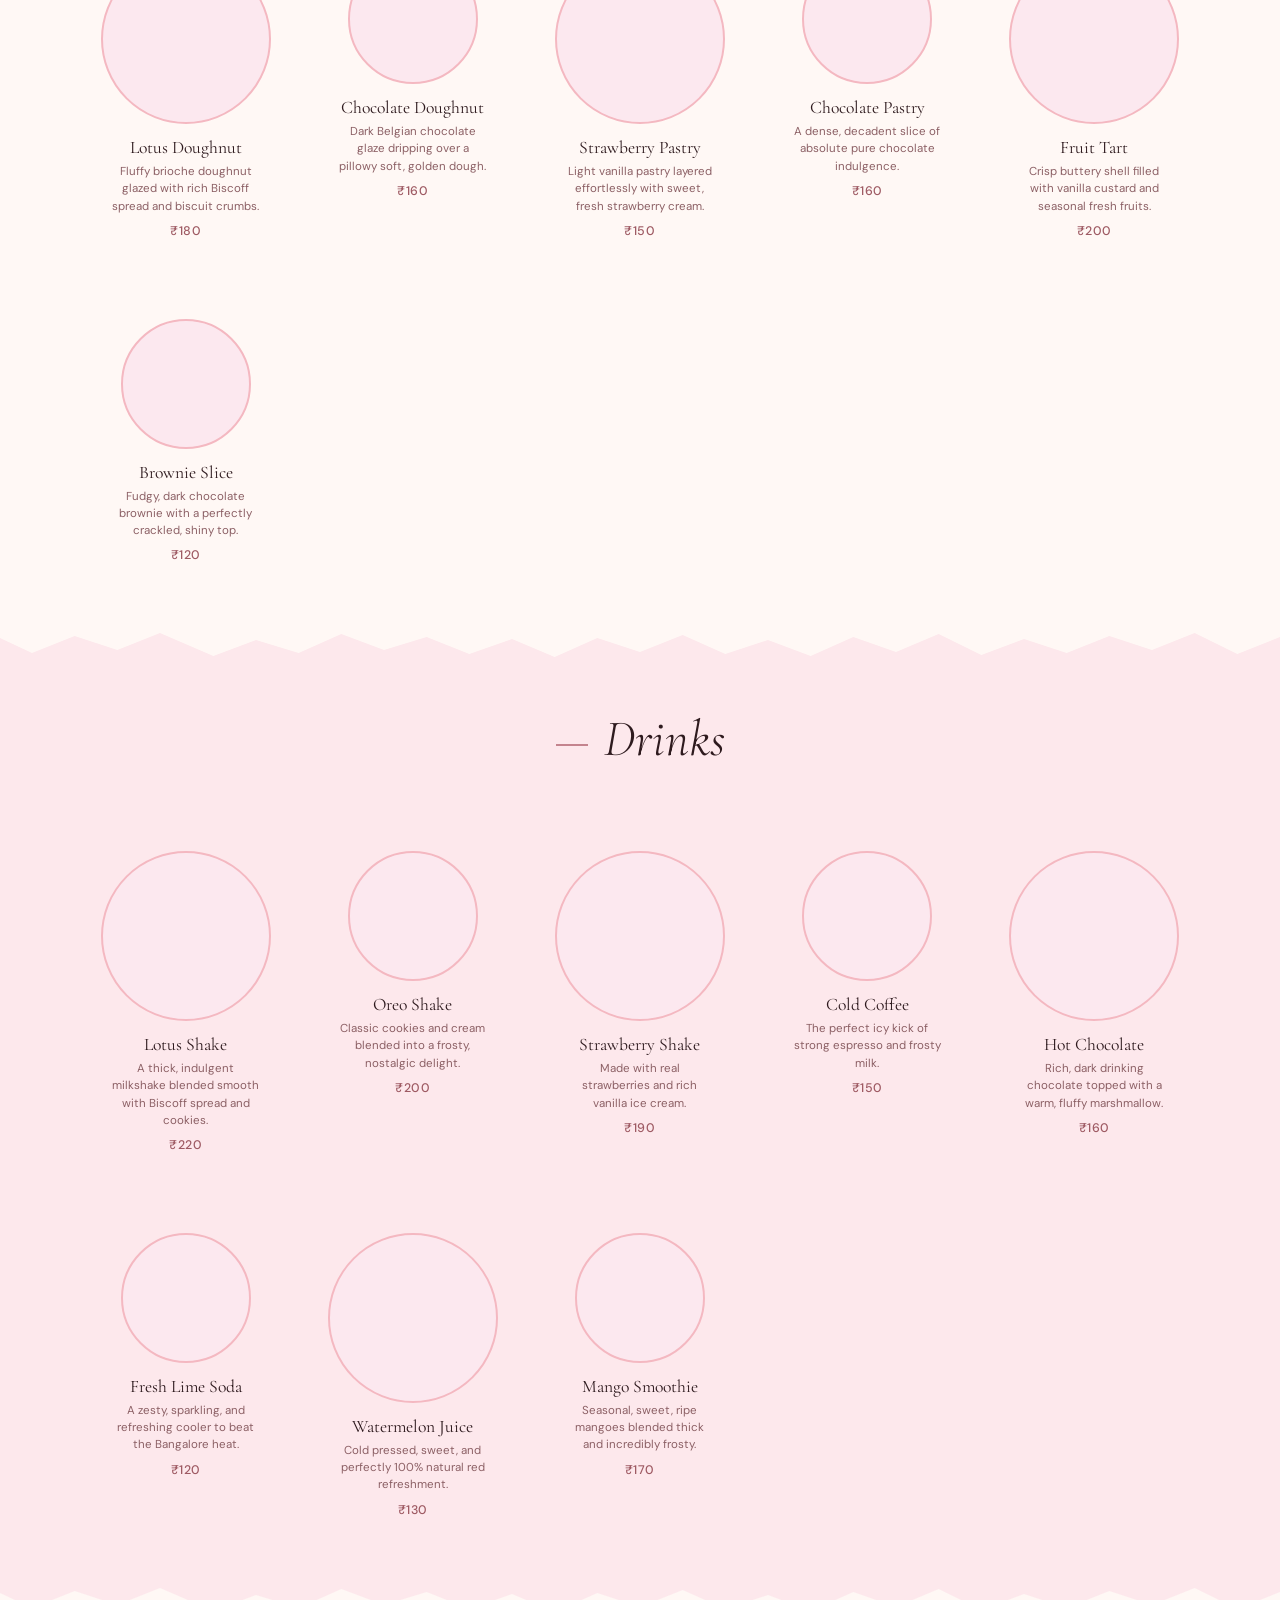
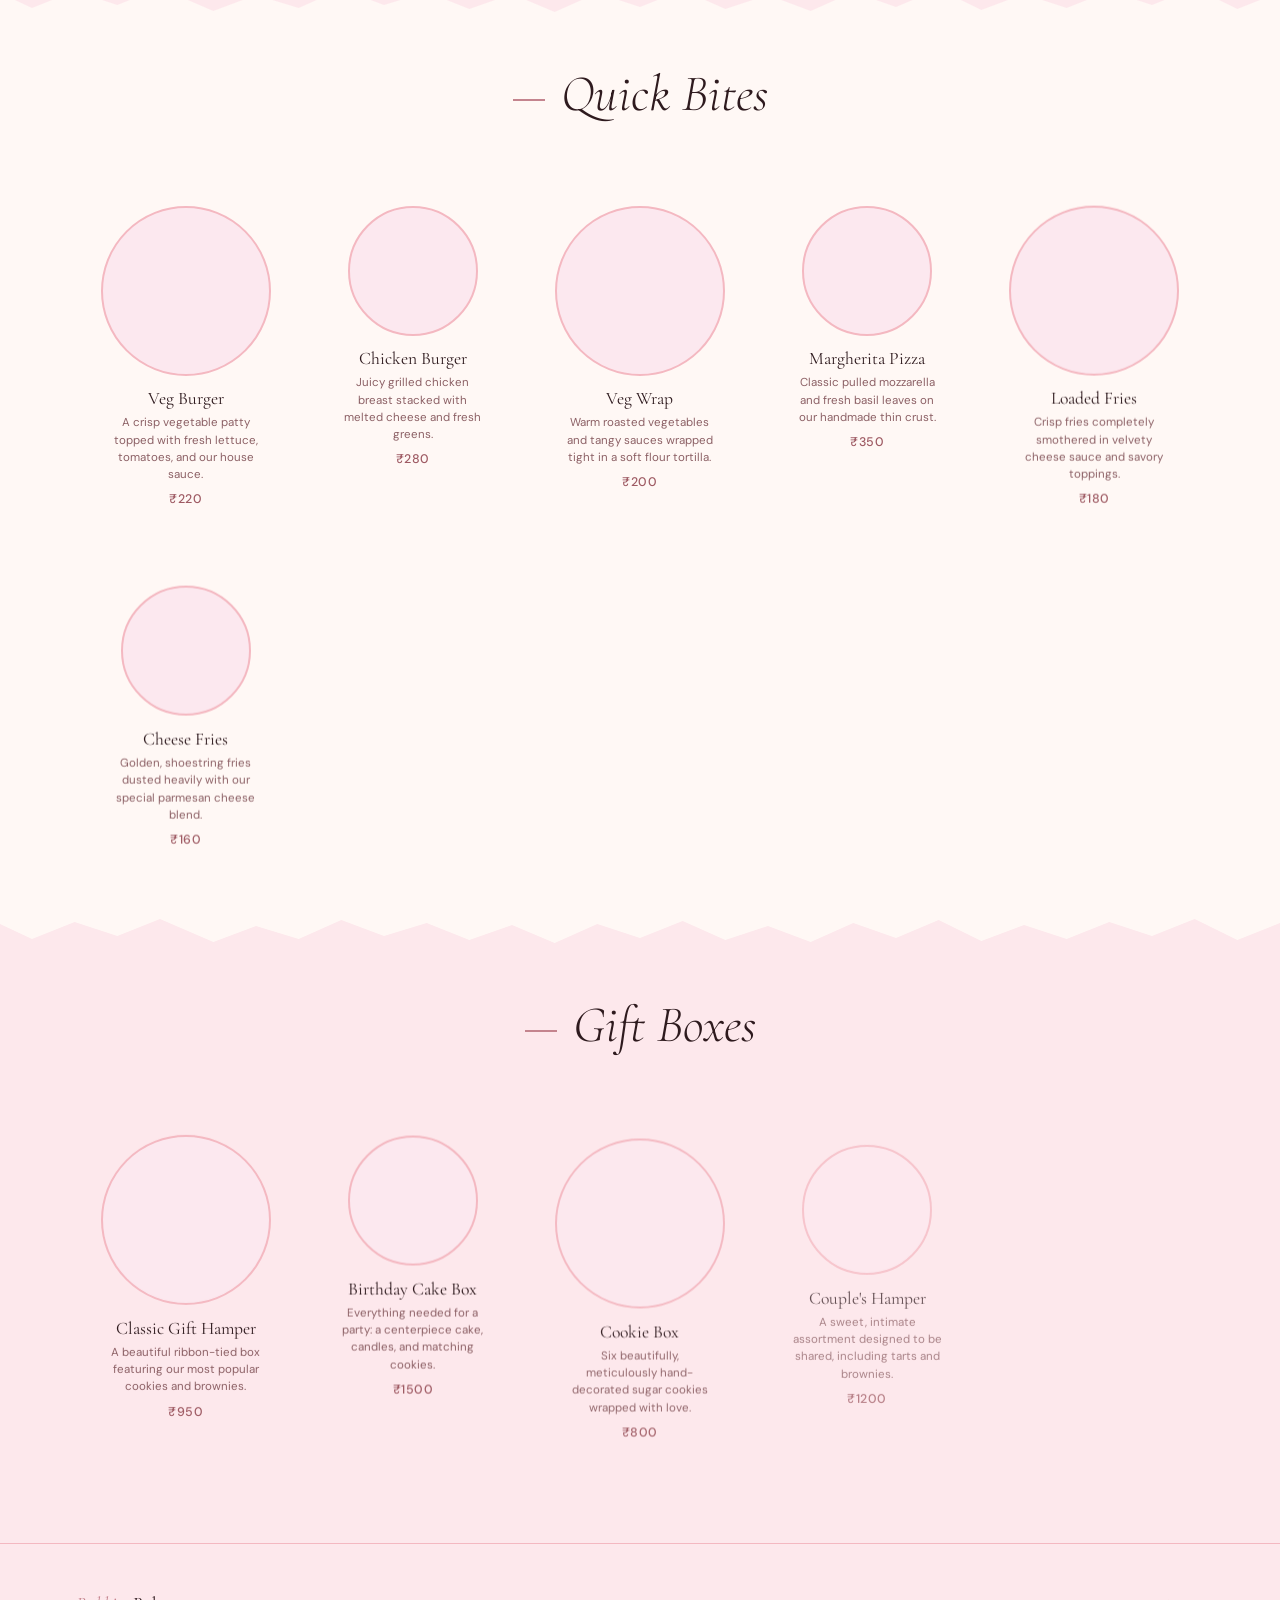
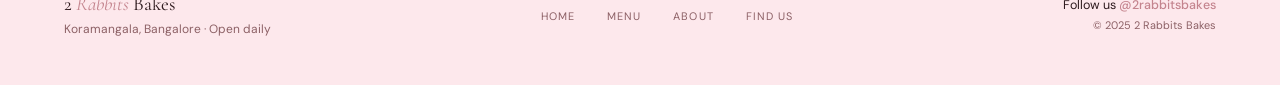
==== commit 2531cdd3: "menu refresh" ====
--- a/menu.html
+++ b/menu.html
@@ -59,92 +59,92 @@
         <!-- 1 -->
         <article class="menu-item large">
           <div class="circle-wrap">
-            <img src="https://images.unsplash.com/photo-FDYbS43jUrU?w=400&h=400&fit=crop&crop=center" alt="Blueberry Cheesecake">
+            <img src="https://images.unsplash.com/photo-1533134242443-d4fd215305ad?w=400&h=400&fit=crop&q=80" alt="Blueberry Cheesecake" loading="lazy" onerror="this.parentElement.style.background='#fce8ef';this.style.display='none';">
           </div>
           <h3 class="item-name">Blueberry Cheesecake</h3>
           <p class="item-desc">Creamy NY style cheesecake topped with our house-made blueberry compote.</p>
-          <span class="item-price">₹---</span>
+          <span class="item-price">₹850</span>
         </article>
         <!-- 2 -->
         <article class="menu-item small">
           <div class="circle-wrap">
-            <img src="https://images.unsplash.com/photo-AigxB1zfRVo?w=400&h=400&fit=crop&crop=center" alt="Devil's Chocolate Cake">
+            <img src="https://images.unsplash.com/photo-1578985545062-69928b1d9587?w=400&h=400&fit=crop&q=80" alt="Devil's Chocolate Cake" loading="lazy" onerror="this.parentElement.style.background='#fce8ef';this.style.display='none';">
           </div>
           <h3 class="item-name">Devil's Chocolate Cake</h3>
           <p class="item-desc">Dark, decadent chocolate sponge layered with rich truffle ganache.</p>
-          <span class="item-price">₹---</span>
+          <span class="item-price">₹750</span>
         </article>
         <!-- 3 -->
         <article class="menu-item large">
           <div class="circle-wrap">
-            <img src="https://images.unsplash.com/photo-4rfVL3NNGrA?w=400&h=400&fit=crop&crop=center" alt="Black Forest Cake">
+            <img src="https://images.unsplash.com/photo-1464349153735-7db50ed83c84?w=400&h=400&fit=crop&q=80" alt="Black Forest Cake" loading="lazy" onerror="this.parentElement.style.background='#fce8ef';this.style.display='none';">
           </div>
           <h3 class="item-name">Black Forest Cake</h3>
           <p class="item-desc">Classic chocolate sponge layered with fresh cream and dark cherry compote.</p>
-          <span class="item-price">₹---</span>
+          <span class="item-price">₹700</span>
         </article>
         <!-- 4 -->
         <article class="menu-item small">
           <div class="circle-wrap">
-            <img src="https://images.unsplash.com/photo-WXAbi41N2Js?w=400&h=400&fit=crop&crop=center" alt="White Forest Cake">
+            <img src="https://images.unsplash.com/photo-1486427944299-d1955d23e34d?w=400&h=400&fit=crop&q=80" alt="White Forest Cake" loading="lazy" onerror="this.parentElement.style.background='#fce8ef';this.style.display='none';">
           </div>
           <h3 class="item-name">White Forest Cake</h3>
           <p class="item-desc">Vanilla bean sponge layered with white chocolate shavings and sweet cherries.</p>
-          <span class="item-price">₹---</span>
+          <span class="item-price">₹700</span>
         </article>
         <!-- 5 -->
         <article class="menu-item large">
           <div class="circle-wrap">
-            <img src="https://images.unsplash.com/photo-6UesXqvPMnQ?w=400&h=400&fit=crop&crop=center" alt="Butterscotch Cake">
+            <img src="https://images.unsplash.com/photo-1571115177098-24ec42ed204d?w=400&h=400&fit=crop&q=80" alt="Butterscotch Cake" loading="lazy" onerror="this.parentElement.style.background='#fce8ef';this.style.display='none';">
           </div>
           <h3 class="item-name">Butterscotch Cake</h3>
           <p class="item-desc">Light sponge dotted with crunchy praline and smooth butterscotch cream.</p>
-          <span class="item-price">₹---</span>
+          <span class="item-price">₹650</span>
         </article>
         <!-- 6 -->
         <article class="menu-item small">
           <div class="circle-wrap">
-            <img src="https://images.unsplash.com/photo-GPc38wLQVfM?w=400&h=400&fit=crop&crop=center" alt="Lotus Cheesecake">
+            <img src="https://images.unsplash.com/photo-1567171466295-4afa63d45416?w=400&h=400&fit=crop&q=80" alt="Lotus Cheesecake" loading="lazy" onerror="this.parentElement.style.background='#fce8ef';this.style.display='none';">
           </div>
           <h3 class="item-name">Lotus Cheesecake</h3>
           <p class="item-desc">Biscoff butter blended into a rich cheesecake, topped with a Lotus crumb.</p>
-          <span class="item-price">₹---</span>
+          <span class="item-price">₹950</span>
         </article>
         <!-- 7 -->
         <article class="menu-item large">
           <div class="circle-wrap">
-            <img src="https://images.unsplash.com/photo-nXsFPNyBqq4?w=400&h=400&fit=crop&crop=center" alt="Oreo Cheesecake">
+            <img src="https://images.unsplash.com/photo-1551106652-a5bcf4b29ab6?w=400&h=400&fit=crop&q=80" alt="Oreo Cheesecake" loading="lazy" onerror="this.parentElement.style.background='#fce8ef';this.style.display='none';">
           </div>
           <h3 class="item-name">Oreo Cheesecake</h3>
           <p class="item-desc">Cookies and cream cheesecake sitting perfectly on a dark chocolate cookie crust.</p>
-          <span class="item-price">₹---</span>
+          <span class="item-price">₹800</span>
         </article>
         <!-- 8 -->
         <article class="menu-item small">
           <div class="circle-wrap">
-            <img src="https://images.unsplash.com/photo-lKF0Urvp4RY?w=400&h=400&fit=crop&crop=center" alt="New York Cheesecake">
+            <img src="https://images.unsplash.com/photo-1524351199678-941a58a3df50?w=400&h=400&fit=crop&q=80" alt="New York Cheesecake" loading="lazy" onerror="this.parentElement.style.background='#fce8ef';this.style.display='none';">
           </div>
           <h3 class="item-name">New York Cheesecake</h3>
           <p class="item-desc">Dense, classic baked cheesecake with a buttery graham cracker base.</p>
-          <span class="item-price">₹---</span>
+          <span class="item-price">₹850</span>
         </article>
         <!-- 9 -->
         <article class="menu-item large">
           <div class="circle-wrap">
-            <img src="https://images.unsplash.com/photo-LGNxQzYmeUk?w=400&h=400&fit=crop&crop=center" alt="Japanese Cheesecake">
+            <img src="https://images.unsplash.com/photo-1611293388250-580b08c4a145?w=400&h=400&fit=crop&q=80" alt="Japanese Cheesecake" loading="lazy" onerror="this.parentElement.style.background='#fce8ef';this.style.display='none';">
           </div>
           <h3 class="item-name">Japanese Cheesecake</h3>
           <p class="item-desc">The famous jiggly, cloud-like cotton cheesecake that melts softly in your mouth.</p>
-          <span class="item-price">₹---</span>
+          <span class="item-price">₹900</span>
         </article>
         <!-- 10 -->
         <article class="menu-item small">
           <div class="circle-wrap">
-            <img src="https://images.unsplash.com/photo-75owQGJNi3A?w=400&h=400&fit=crop&crop=center" alt="Romantic Cheesecake">
+            <img src="https://images.unsplash.com/photo-1565958011703-44f9829ba187?w=400&h=400&fit=crop&q=80" alt="Romantic Cheesecake" loading="lazy" onerror="this.parentElement.style.background='#fce8ef';this.style.display='none';">
           </div>
           <h3 class="item-name">Romantic Cheesecake</h3>
           <p class="item-desc">A soft, blush-pink cheesecake delicately swirled with strawberry and rose.</p>
-          <span class="item-price">₹---</span>
+          <span class="item-price">₹950</span>
         </article>
       </div>
     </section>
@@ -161,56 +161,56 @@
         <!-- 11 -->
         <article class="menu-item large">
           <div class="circle-wrap">
-            <img src="https://images.unsplash.com/photo-PFzy4N0_R3M?w=400&h=400&fit=crop&crop=center" alt="Lotus Doughnut">
+            <img src="https://images.unsplash.com/photo-1551024601-bec78aea704b?w=400&h=400&fit=crop&q=80" alt="Lotus Doughnut" loading="lazy" onerror="this.parentElement.style.background='#fce8ef';this.style.display='none';">
           </div>
           <h3 class="item-name">Lotus Doughnut</h3>
           <p class="item-desc">Fluffy brioche doughnut glazed with rich Biscoff spread and biscuit crumbs.</p>
-          <span class="item-price">₹---</span>
+          <span class="item-price">₹180</span>
         </article>
         <!-- 12 -->
         <article class="menu-item small">
           <div class="circle-wrap">
-            <img src="https://images.unsplash.com/photo-PFzy4N0_R3M?w=400&h=400&fit=crop&crop=center" alt="Chocolate Doughnut">
+            <img src="https://images.unsplash.com/photo-1627308595229-7830a5c91f9f?w=400&h=400&fit=crop&q=80" alt="Chocolate Doughnut" loading="lazy" onerror="this.parentElement.style.background='#fce8ef';this.style.display='none';">
           </div>
           <h3 class="item-name">Chocolate Doughnut</h3>
           <p class="item-desc">Dark Belgian chocolate glaze dripping over a pillowy soft, golden dough.</p>
-          <span class="item-price">₹---</span>
+          <span class="item-price">₹160</span>
         </article>
         <!-- 13 -->
         <article class="menu-item large">
           <div class="circle-wrap">
-            <img src="https://images.unsplash.com/photo-QX814A1w3j4?w=400&h=400&fit=crop&crop=center" alt="Strawberry Pastry">
+            <img src="https://images.unsplash.com/photo-1488477181946-6428a0291777?w=400&h=400&fit=crop&q=80" alt="Strawberry Pastry" loading="lazy" onerror="this.parentElement.style.background='#fce8ef';this.style.display='none';">
           </div>
           <h3 class="item-name">Strawberry Pastry</h3>
           <p class="item-desc">Light vanilla pastry layered effortlessly with sweet, fresh strawberry cream.</p>
-          <span class="item-price">₹---</span>
+          <span class="item-price">₹150</span>
         </article>
         <!-- 14 -->
         <article class="menu-item small">
           <div class="circle-wrap">
-            <img src="https://images.unsplash.com/photo-a2JEYEdWky4?w=400&h=400&fit=crop&crop=center" alt="Chocolate Pastry">
+            <img src="https://images.unsplash.com/photo-1606983340126-99ab4feaa64a?w=400&h=400&fit=crop&q=80" alt="Chocolate Pastry" loading="lazy" onerror="this.parentElement.style.background='#fce8ef';this.style.display='none';">
           </div>
           <h3 class="item-name">Chocolate Pastry</h3>
           <p class="item-desc">A dense, decadent slice of absolute pure chocolate indulgence.</p>
-          <span class="item-price">₹---</span>
+          <span class="item-price">₹160</span>
         </article>
         <!-- 15 -->
         <article class="menu-item large">
           <div class="circle-wrap">
-            <img src="https://images.unsplash.com/photo-QX814A1w3j4?w=400&h=400&fit=crop&crop=center" alt="Fruit Tart">
+            <img src="https://images.unsplash.com/photo-1519915028121-7d3463d5b1ff?w=400&h=400&fit=crop&q=80" alt="Fruit Tart" loading="lazy" onerror="this.parentElement.style.background='#fce8ef';this.style.display='none';">
           </div>
           <h3 class="item-name">Fruit Tart</h3>
           <p class="item-desc">Crisp buttery shell filled with vanilla custard and seasonal fresh fruits.</p>
-          <span class="item-price">₹---</span>
+          <span class="item-price">₹200</span>
         </article>
         <!-- 16 -->
         <article class="menu-item small">
           <div class="circle-wrap">
-            <img src="https://images.unsplash.com/photo-a2JEYEdWky4?w=400&h=400&fit=crop&crop=center" alt="Brownie Slice">
+            <img src="https://images.unsplash.com/photo-1515037893149-de7f840978e2?w=400&h=400&fit=crop&q=80" alt="Brownie Slice" loading="lazy" onerror="this.parentElement.style.background='#fce8ef';this.style.display='none';">
           </div>
           <h3 class="item-name">Brownie Slice</h3>
           <p class="item-desc">Fudgy, dark chocolate brownie with a perfectly crackled, shiny top.</p>
-          <span class="item-price">₹---</span>
+          <span class="item-price">₹120</span>
         </article>
       </div>
     </section>
@@ -227,74 +227,74 @@
         <!-- 17 -->
         <article class="menu-item large">
           <div class="circle-wrap">
-            <img src="https://images.unsplash.com/photo-qxQKvTOia6Y?w=400&h=400&fit=crop&crop=center" alt="Lotus Shake">
+            <img src="https://images.unsplash.com/photo-1572490122747-3a3c6b6f1b94?w=400&h=400&fit=crop&q=80" alt="Lotus Shake" loading="lazy" onerror="this.parentElement.style.background='#fce8ef';this.style.display='none';">
           </div>
           <h3 class="item-name">Lotus Shake</h3>
           <p class="item-desc">A thick, indulgent milkshake blended smooth with Biscoff spread and cookies.</p>
-          <span class="item-price">₹---</span>
+          <span class="item-price">₹220</span>
         </article>
         <!-- 18 -->
         <article class="menu-item small">
           <div class="circle-wrap">
-            <img src="https://images.unsplash.com/photo-qxQKvTOia6Y?w=400&h=400&fit=crop&crop=center" alt="Oreo Shake">
+            <img src="https://images.unsplash.com/photo-1568901346375-23c9450c58cd?w=400&h=400&fit=crop&q=80" alt="Oreo Shake" loading="lazy" onerror="this.parentElement.style.background='#fce8ef';this.style.display='none';">
           </div>
           <h3 class="item-name">Oreo Shake</h3>
           <p class="item-desc">Classic cookies and cream blended into a frosty, nostalgic delight.</p>
-          <span class="item-price">₹---</span>
+          <span class="item-price">₹200</span>
         </article>
         <!-- 19 -->
         <article class="menu-item large">
           <div class="circle-wrap">
-            <img src="https://images.unsplash.com/photo-qxQKvTOia6Y?w=400&h=400&fit=crop&crop=center" alt="Strawberry Shake">
+            <img src="https://images.unsplash.com/photo-1553361371-9b22f78e8b1d?w=400&h=400&fit=crop&q=80" alt="Strawberry Shake" loading="lazy" onerror="this.parentElement.style.background='#fce8ef';this.style.display='none';">
           </div>
           <h3 class="item-name">Strawberry Shake</h3>
           <p class="item-desc">Made with real strawberries and rich vanilla ice cream.</p>
-          <span class="item-price">₹---</span>
+          <span class="item-price">₹190</span>
         </article>
         <!-- 20 -->
         <article class="menu-item small">
           <div class="circle-wrap">
-            <img src="https://images.unsplash.com/photo-1461023058943-07fcbe16d735?w=400&h=400&fit=crop&crop=center" alt="Cold Coffee">
+            <img src="https://images.unsplash.com/photo-1461023058943-07fcbe16d735?w=400&h=400&fit=crop&q=80" alt="Cold Coffee" loading="lazy" onerror="this.parentElement.style.background='#fce8ef';this.style.display='none';">
           </div>
           <h3 class="item-name">Cold Coffee</h3>
           <p class="item-desc">The perfect icy kick of strong espresso and frosty milk.</p>
-          <span class="item-price">₹---</span>
+          <span class="item-price">₹150</span>
         </article>
         <!-- 21 -->
         <article class="menu-item large">
           <div class="circle-wrap">
-            <img src="https://images.unsplash.com/photo-1542990253-a781e9c788b8?w=400&h=400&fit=crop&crop=center" alt="Hot Chocolate">
+            <img src="https://images.unsplash.com/photo-1542990253-a781e9c788b8?w=400&h=400&fit=crop&q=80" alt="Hot Chocolate" loading="lazy" onerror="this.parentElement.style.background='#fce8ef';this.style.display='none';">
           </div>
           <h3 class="item-name">Hot Chocolate</h3>
           <p class="item-desc">Rich, dark drinking chocolate topped with a warm, fluffy marshmallow.</p>
-          <span class="item-price">₹---</span>
+          <span class="item-price">₹160</span>
         </article>
         <!-- 22 -->
         <article class="menu-item small">
           <div class="circle-wrap">
-            <img src="https://images.unsplash.com/photo-1556679343-c7306c1976bc?w=400&h=400&fit=crop&crop=center" alt="Fresh Lime Soda">
+            <img src="https://images.unsplash.com/photo-1556679343-c7306c1976bc?w=400&h=400&fit=crop&q=80" alt="Fresh Lime Soda" loading="lazy" onerror="this.parentElement.style.background='#fce8ef';this.style.display='none';">
           </div>
           <h3 class="item-name">Fresh Lime Soda</h3>
           <p class="item-desc">A zesty, sparkling, and refreshing cooler to beat the Bangalore heat.</p>
-          <span class="item-price">₹---</span>
+          <span class="item-price">₹120</span>
         </article>
         <!-- 23 -->
         <article class="menu-item large">
           <div class="circle-wrap">
-            <img src="https://images.unsplash.com/photo-1497534446932-c925b458314e?w=400&h=400&fit=crop&crop=center" alt="Watermelon Juice">
+            <img src="https://images.unsplash.com/photo-1497534446932-c925b458314e?w=400&h=400&fit=crop&q=80" alt="Watermelon Juice" loading="lazy" onerror="this.parentElement.style.background='#fce8ef';this.style.display='none';">
           </div>
           <h3 class="item-name">Watermelon Juice</h3>
           <p class="item-desc">Cold pressed, sweet, and perfectly 100% natural red refreshment.</p>
-          <span class="item-price">₹---</span>
+          <span class="item-price">₹130</span>
         </article>
         <!-- 24 -->
         <article class="menu-item small">
           <div class="circle-wrap">
-            <img src="https://images.unsplash.com/photo-1505252585461-04db1eb84625?w=400&h=400&fit=crop&crop=center" alt="Mango Smoothie">
+            <img src="https://images.unsplash.com/photo-1505252585461-04db1eb84625?w=400&h=400&fit=crop&q=80" alt="Mango Smoothie" loading="lazy" onerror="this.parentElement.style.background='#fce8ef';this.style.display='none';">
           </div>
           <h3 class="item-name">Mango Smoothie</h3>
           <p class="item-desc">Seasonal, sweet, ripe mangoes blended thick and incredibly frosty.</p>
-          <span class="item-price">₹---</span>
+          <span class="item-price">₹170</span>
         </article>
       </div>
     </section>
@@ -311,56 +311,56 @@
         <!-- 25 -->
         <article class="menu-item large">
           <div class="circle-wrap">
-            <img src="https://images.unsplash.com/photo-1550317138-10000687a72b?w=400&h=400&fit=crop&crop=center" alt="Veg Burger">
+            <img src="https://images.unsplash.com/photo-1550317138-10000687a72b?w=400&h=400&fit=crop&q=80" alt="Veg Burger" loading="lazy" onerror="this.parentElement.style.background='#fce8ef';this.style.display='none';">
           </div>
           <h3 class="item-name">Veg Burger</h3>
           <p class="item-desc">A crisp vegetable patty topped with fresh lettuce, tomatoes, and our house sauce.</p>
-          <span class="item-price">₹---</span>
+          <span class="item-price">₹220</span>
         </article>
         <!-- 26 -->
         <article class="menu-item small">
           <div class="circle-wrap">
-            <img src="https://images.unsplash.com/photo-1568901346375-23c9450c58cd?w=400&h=400&fit=crop&crop=center" alt="Chicken Burger">
+            <img src="https://images.unsplash.com/photo-1615297928064-24977384d0da?w=400&h=400&fit=crop&q=80" alt="Chicken Burger" loading="lazy" onerror="this.parentElement.style.background='#fce8ef';this.style.display='none';">
           </div>
           <h3 class="item-name">Chicken Burger</h3>
           <p class="item-desc">Juicy grilled chicken breast stacked with melted cheese and fresh greens.</p>
-          <span class="item-price">₹---</span>
+          <span class="item-price">₹280</span>
         </article>
         <!-- 27 -->
         <article class="menu-item large">
           <div class="circle-wrap">
-            <img src="https://images.unsplash.com/photo-1626700051175-6818013e1d4f?w=400&h=400&fit=crop&crop=center" alt="Veg Wrap">
+            <img src="https://images.unsplash.com/photo-1626700051175-6818013e1d4f?w=400&h=400&fit=crop&q=80" alt="Veg Wrap" loading="lazy" onerror="this.parentElement.style.background='#fce8ef';this.style.display='none';">
           </div>
           <h3 class="item-name">Veg Wrap</h3>
           <p class="item-desc">Warm roasted vegetables and tangy sauces wrapped tight in a soft flour tortilla.</p>
-          <span class="item-price">₹---</span>
+          <span class="item-price">₹200</span>
         </article>
         <!-- 28 -->
         <article class="menu-item small">
           <div class="circle-wrap">
-            <img src="https://images.unsplash.com/photo-1574071318508-1cdbab80d002?w=400&h=400&fit=crop&crop=center" alt="Margherita Pizza">
+            <img src="https://images.unsplash.com/photo-1574071318508-1cdbab80d002?w=400&h=400&fit=crop&q=80" alt="Margherita Pizza" loading="lazy" onerror="this.parentElement.style.background='#fce8ef';this.style.display='none';">
           </div>
           <h3 class="item-name">Margherita Pizza</h3>
           <p class="item-desc">Classic pulled mozzarella and fresh basil leaves on our handmade thin crust.</p>
-          <span class="item-price">₹---</span>
+          <span class="item-price">₹350</span>
         </article>
         <!-- 29 -->
         <article class="menu-item large">
           <div class="circle-wrap">
-            <img src="https://images.unsplash.com/photo-1573080496219-bb080dd4f877?w=400&h=400&fit=crop&crop=center" alt="Loaded Fries">
+            <img src="https://images.unsplash.com/photo-1573080496219-bb080dd4f877?w=400&h=400&fit=crop&q=80" alt="Loaded Fries" loading="lazy" onerror="this.parentElement.style.background='#fce8ef';this.style.display='none';">
           </div>
           <h3 class="item-name">Loaded Fries</h3>
           <p class="item-desc">Crisp fries completely smothered in velvety cheese sauce and savory toppings.</p>
-          <span class="item-price">₹---</span>
+          <span class="item-price">₹180</span>
         </article>
         <!-- 30 -->
         <article class="menu-item small">
           <div class="circle-wrap">
-            <img src="https://images.unsplash.com/photo-1541592106381-b31e9677c0e5?w=400&h=400&fit=crop&crop=center" alt="Cheese Fries">
+            <img src="https://images.unsplash.com/photo-1541592106381-b31e9677c0e5?w=400&h=400&fit=crop&q=80" alt="Cheese Fries" loading="lazy" onerror="this.parentElement.style.background='#fce8ef';this.style.display='none';">
           </div>
           <h3 class="item-name">Cheese Fries</h3>
           <p class="item-desc">Golden, shoestring fries dusted heavily with our special parmesan cheese blend.</p>
-          <span class="item-price">₹---</span>
+          <span class="item-price">₹160</span>
         </article>
       </div>
     </section>
@@ -377,38 +377,38 @@
         <!-- 31 -->
         <article class="menu-item large">
           <div class="circle-wrap">
-            <img src="https://images.unsplash.com/photo-1549465220-1a8b9238cd48?w=400&h=400&fit=crop&crop=center" alt="Classic Gift Hamper">
+            <img src="https://images.unsplash.com/photo-1549465220-1a8b9238cd48?w=400&h=400&fit=crop&q=80" alt="Classic Gift Hamper" loading="lazy" onerror="this.parentElement.style.background='#fce8ef';this.style.display='none';">
           </div>
           <h3 class="item-name">Classic Gift Hamper</h3>
           <p class="item-desc">A beautiful ribbon-tied box featuring our most popular cookies and brownies.</p>
-          <span class="item-price">₹---</span>
+          <span class="item-price">₹950</span>
         </article>
         <!-- 32 -->
         <article class="menu-item small">
           <div class="circle-wrap">
-            <img src="https://images.unsplash.com/photo-GPc38wLQVfM?w=400&h=400&fit=crop&crop=center" alt="Birthday Cake Box">
+            <img src="https://images.unsplash.com/photo-1558618666-fcd25c85cd64?w=400&h=400&fit=crop&q=80" alt="Birthday Cake Box" loading="lazy" onerror="this.parentElement.style.background='#fce8ef';this.style.display='none';">
           </div>
           <h3 class="item-name">Birthday Cake Box</h3>
           <p class="item-desc">Everything needed for a party: a centerpiece cake, candles, and matching cookies.</p>
-          <span class="item-price">₹---</span>
+          <span class="item-price">₹1500</span>
         </article>
         <!-- 33 -->
         <article class="menu-item large">
           <div class="circle-wrap">
-            <img src="https://images.unsplash.com/photo-1499636136210-6f4ee915583e?w=400&h=400&fit=crop&crop=center" alt="Cookie Box">
+            <img src="https://images.unsplash.com/photo-1499636136210-6f4ee915583e?w=400&h=400&fit=crop&q=80" alt="Cookie Box" loading="lazy" onerror="this.parentElement.style.background='#fce8ef';this.style.display='none';">
           </div>
           <h3 class="item-name">Cookie Box</h3>
           <p class="item-desc">Six beautifully, meticulously hand-decorated sugar cookies wrapped with love.</p>
-          <span class="item-price">₹---</span>
+          <span class="item-price">₹800</span>
         </article>
         <!-- 34 -->
         <article class="menu-item small">
           <div class="circle-wrap">
-            <img src="https://images.unsplash.com/photo-75owQGJNi3A?w=400&h=400&fit=crop&crop=center" alt="Couple's Hamper">
+            <img src="https://images.unsplash.com/photo-1481391032119-d89fee407e44?w=400&h=400&fit=crop&q=80" alt="Couple's Hamper" loading="lazy" onerror="this.parentElement.style.background='#fce8ef';this.style.display='none';">
           </div>
           <h3 class="item-name">Couple's Hamper</h3>
           <p class="item-desc">A sweet, intimate assortment designed to be shared, including tarts and brownies.</p>
-          <span class="item-price">₹---</span>
+          <span class="item-price">₹1200</span>
         </article>
       </div>
     </section>
@@ -439,6 +439,17 @@
     // 1. ACTIVE TAB: IntersectionObserver updates active pill on section scroll (>40%)
     const menuSections = document.querySelectorAll('.menu-section');
     const tabPills = document.querySelectorAll('.tab-pill');
+    const stickyTabs = document.querySelector('.sticky-tabs');
+
+    // Set initial sticky-tabs background to match first section on load
+    if (stickyTabs && menuSections.length > 0) {
+      const firstSection = menuSections[0];
+      if (firstSection.classList.contains('bg-pink')) {
+        stickyTabs.style.backgroundColor = 'var(--pink-light)';
+      } else {
+        stickyTabs.style.backgroundColor = 'var(--cream)';
+      }
+    }
 
     const tabObserver = new IntersectionObserver((entries) => {
       entries.forEach(entry => {
@@ -450,6 +461,15 @@
               pill.classList.add('active');
             }
           });
+
+          // Butts background color seamlessly against active category background
+          if (stickyTabs) {
+            if (entry.target.classList.contains('bg-pink')) {
+              stickyTabs.style.backgroundColor = 'var(--pink-light)';
+            } else if (entry.target.classList.contains('bg-cream')) {
+              stickyTabs.style.backgroundColor = 'var(--cream)';
+            }
+          }
         }
       });
     }, {
@@ -460,7 +480,7 @@
 
     menuSections.forEach(sec => tabObserver.observe(sec));
 
-    // Smooth scroll for tab pills
+    // Smooth scroll for tab pills (with exactly 1px padding offset to avoid gaps)
     tabPills.forEach(pill => {
       pill.addEventListener('click', function (e) {
         e.preventDefault();
@@ -470,7 +490,7 @@
         const navHeight = document.getElementById('navbar').offsetHeight;
         const tabsHeight = 72;
         window.scrollTo({
-          top: targetSection.offsetTop - navHeight - tabsHeight + 10,
+          top: targetSection.offsetTop - navHeight - tabsHeight + 1,
           behavior: 'smooth'
         });
       });
@@ -494,44 +514,6 @@
 
     // ── GSAP & MENU INTERACTION UPGRADES ──
     const isReduced = window.matchMedia('(prefers-reduced-motion: reduce)').matches;
-    
-    // Dynamic overlay & Emoji addition
-    const emojis = {
-      cakes: '🎂',
-      desserts: '🍰',
-      drinks: '🍹',
-      bites: '🍔',
-      gifts: '🎁'
-    };
-
-    document.querySelectorAll('.menu-section').forEach(section => {
-      const categoryId = section.getAttribute('id');
-      const emoji = emojis[categoryId] || '✨';
-      
-      section.querySelectorAll('.menu-item').forEach(item => {
-        // Add emoji to price
-        const priceSpan = item.querySelector('.item-price');
-        if (priceSpan && !priceSpan.querySelector('.item-emoji')) {
-          const emojiSpan = document.createElement('span');
-          emojiSpan.className = 'item-emoji';
-          emojiSpan.style.marginLeft = '6px';
-          emojiSpan.textContent = emoji;
-          priceSpan.appendChild(emojiSpan);
-        }
-
-        // Add description pop overlay
-        const descEl = item.querySelector('.item-desc');
-        const descText = descEl ? descEl.textContent : '';
-        const overlay = document.createElement('div');
-        overlay.className = 'item-description';
-        
-        const textWrapper = document.createElement('div');
-        textWrapper.textContent = descText;
-        overlay.appendChild(textWrapper);
-        
-        item.appendChild(overlay);
-      });
-    });
 
     if (!isReduced) {
       // Staggered entrance on page load
--- a/menu.css
+++ b/menu.css
@@ -160,14 +160,15 @@
   position: sticky;
   top: 72px;
   z-index: 90;
-  background: var(--cream);
-  border-bottom: 1px solid var(--pink-mid);
+  background: var(--pink-light); /* matches first section (#cakes, bg-pink) on load */
+  border-bottom: 1px solid rgba(196,132,142,0.2);
   padding: 0.75rem 4rem;
   display: flex;
   gap: 0.5rem;
   overflow-x: auto;
   white-space: nowrap;
   scrollbar-width: none;
+  margin-bottom: 0;
 }
 .sticky-tabs::-webkit-scrollbar {
   display: none;
@@ -203,9 +204,14 @@
 }
 
 /* SECTION STRUCTURE */
+.menu-content {
+  margin-top: 0;
+}
+
 .menu-section {
   position: relative;
-  padding-top: 2rem; 
+  padding-top: 2rem;
+  /* Ensure first section butts flush against sticky bar */
 }
 
 .bg-pink {
@@ -409,7 +415,8 @@
 .item-price {
   font-family: var(--sans);
   font-size: 0.78rem;
-  color: var(--rose);
+  font-weight: 500;
+  color: var(--deep-rose);
   margin-top: 0.5rem;
   text-align: center;
   letter-spacing: 0.04em;
